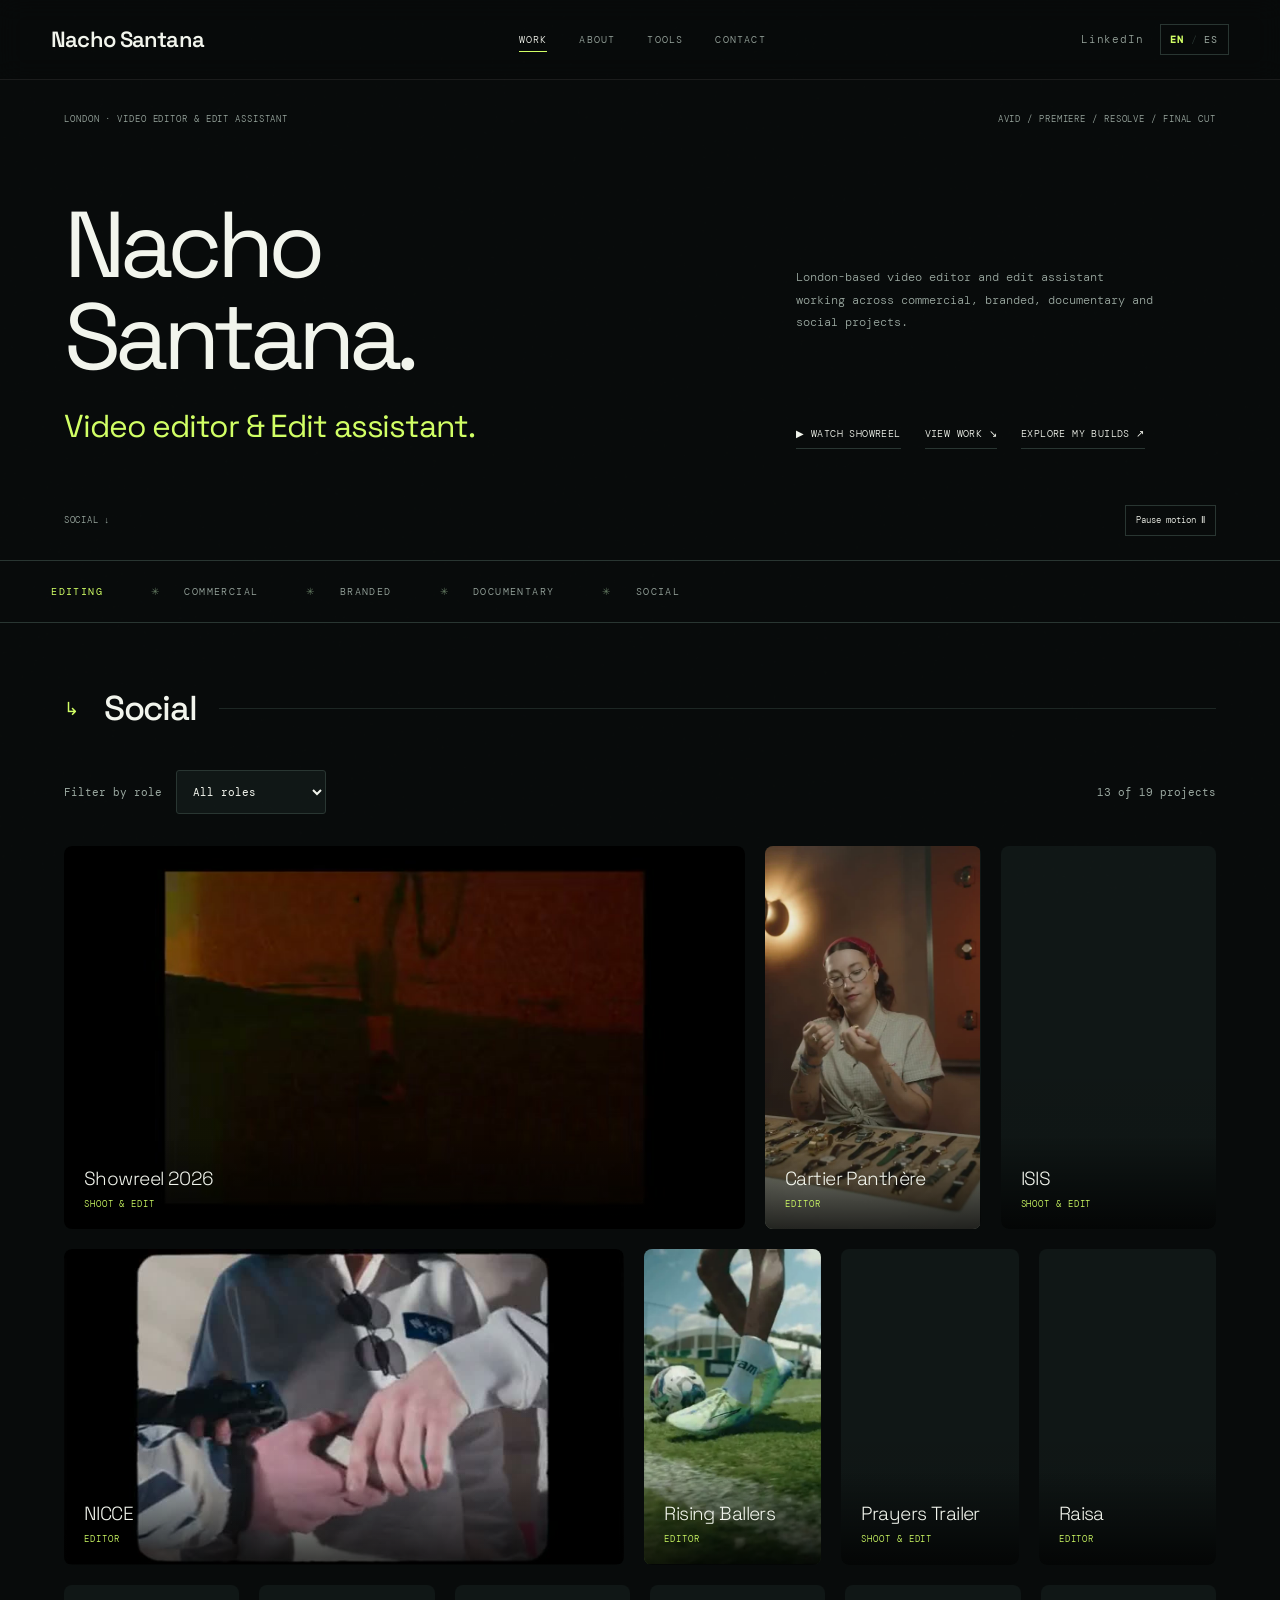
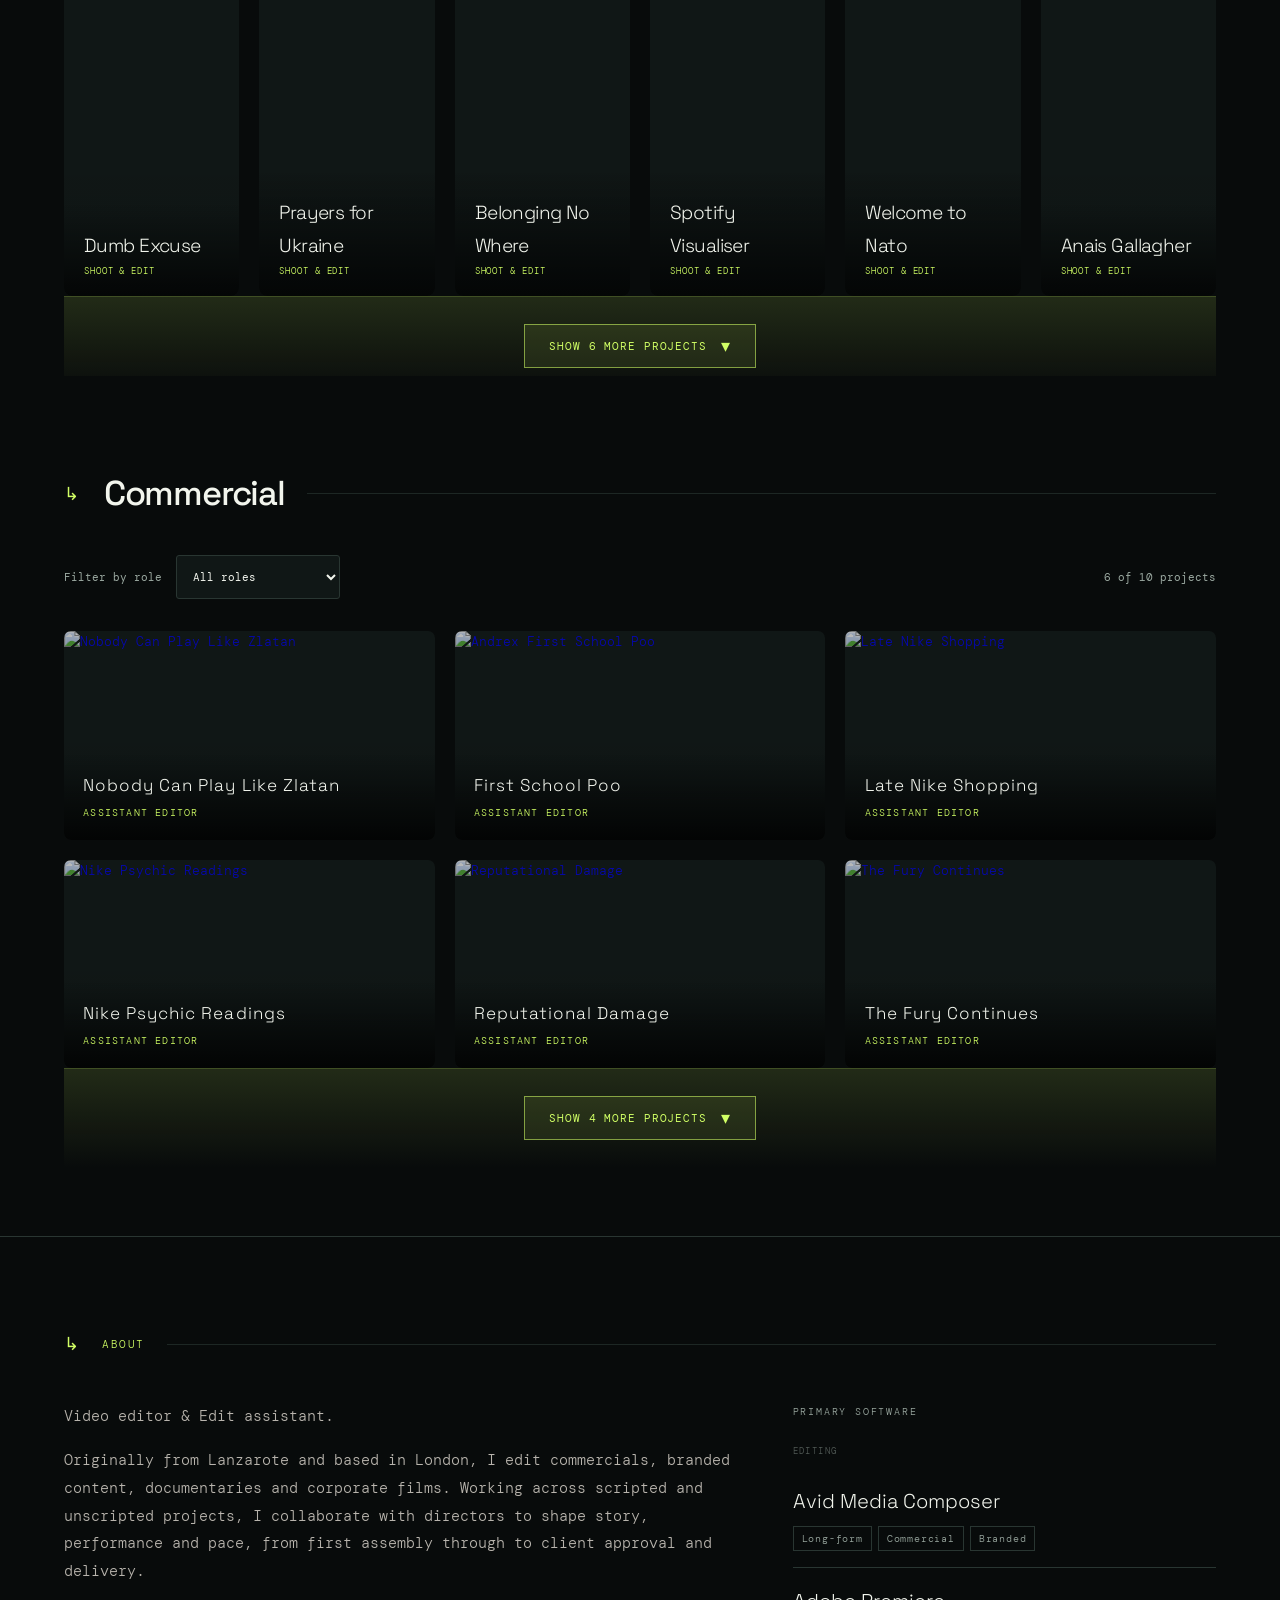
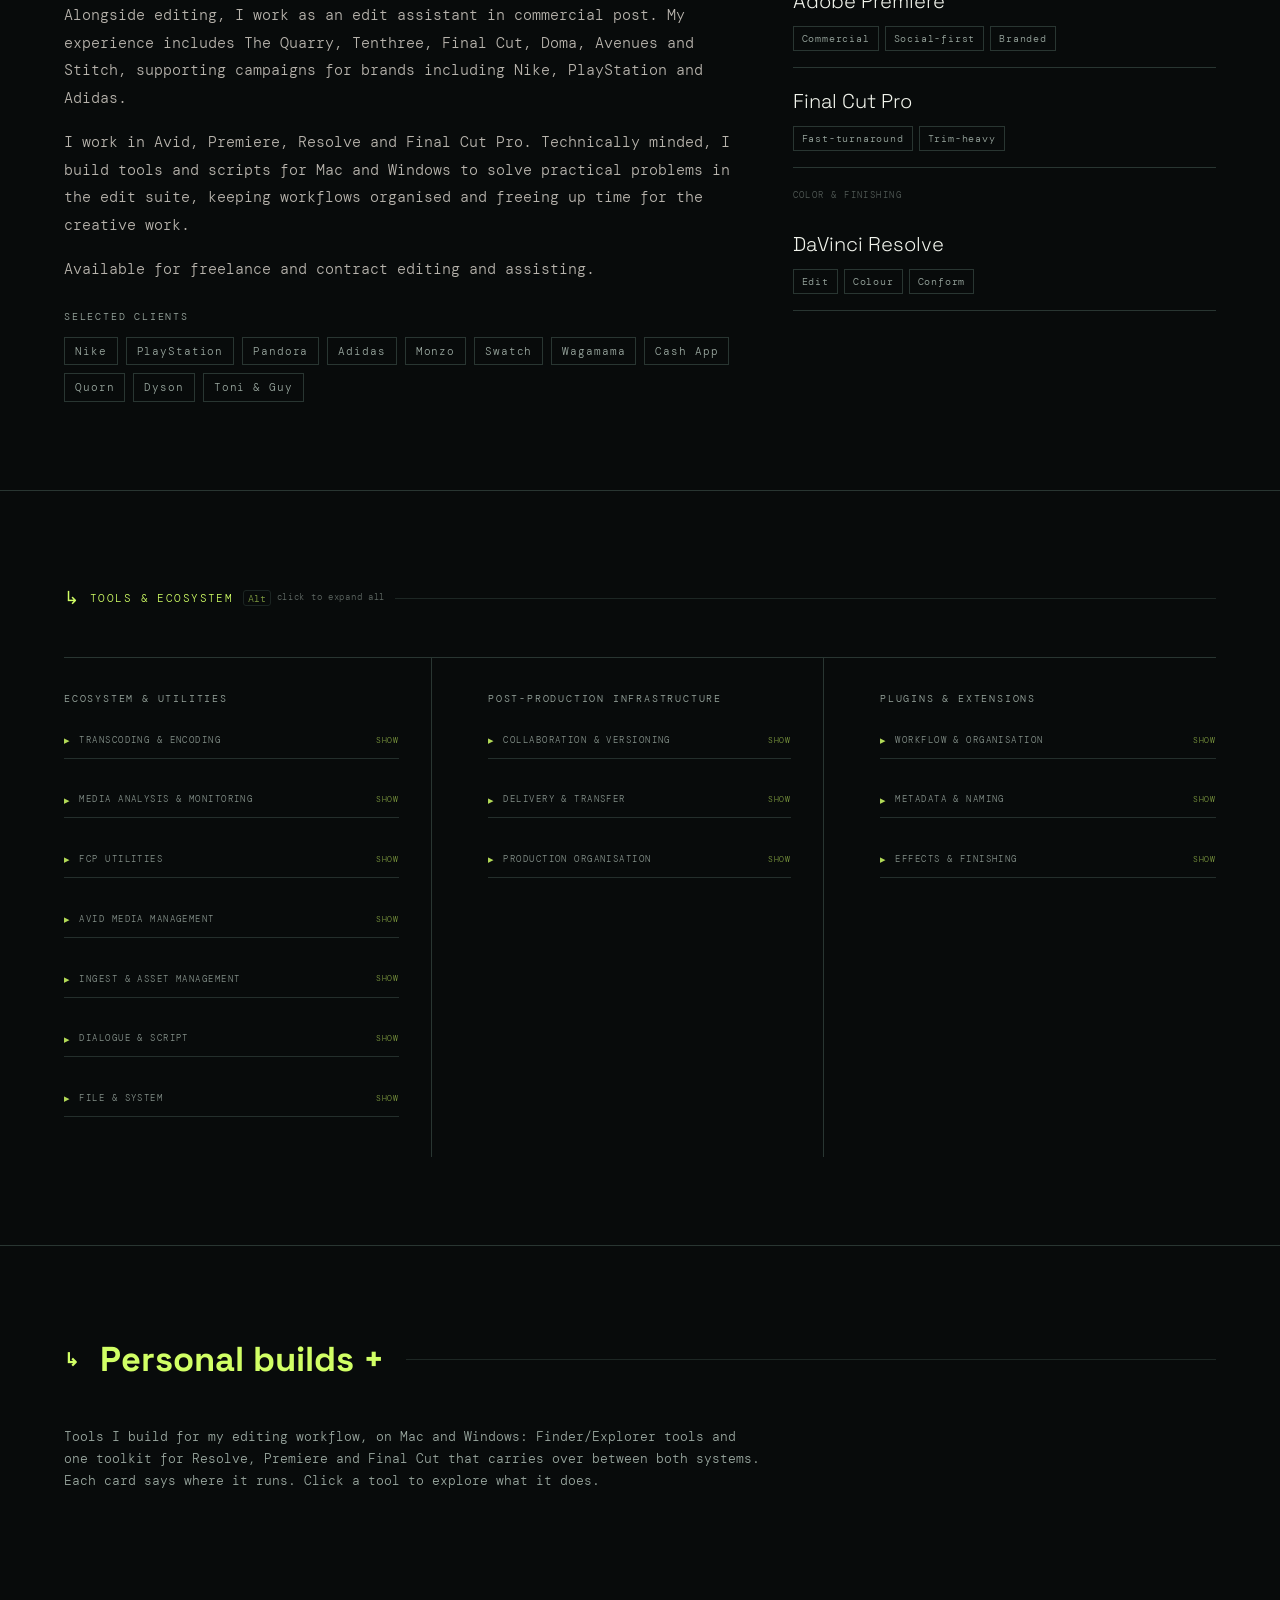
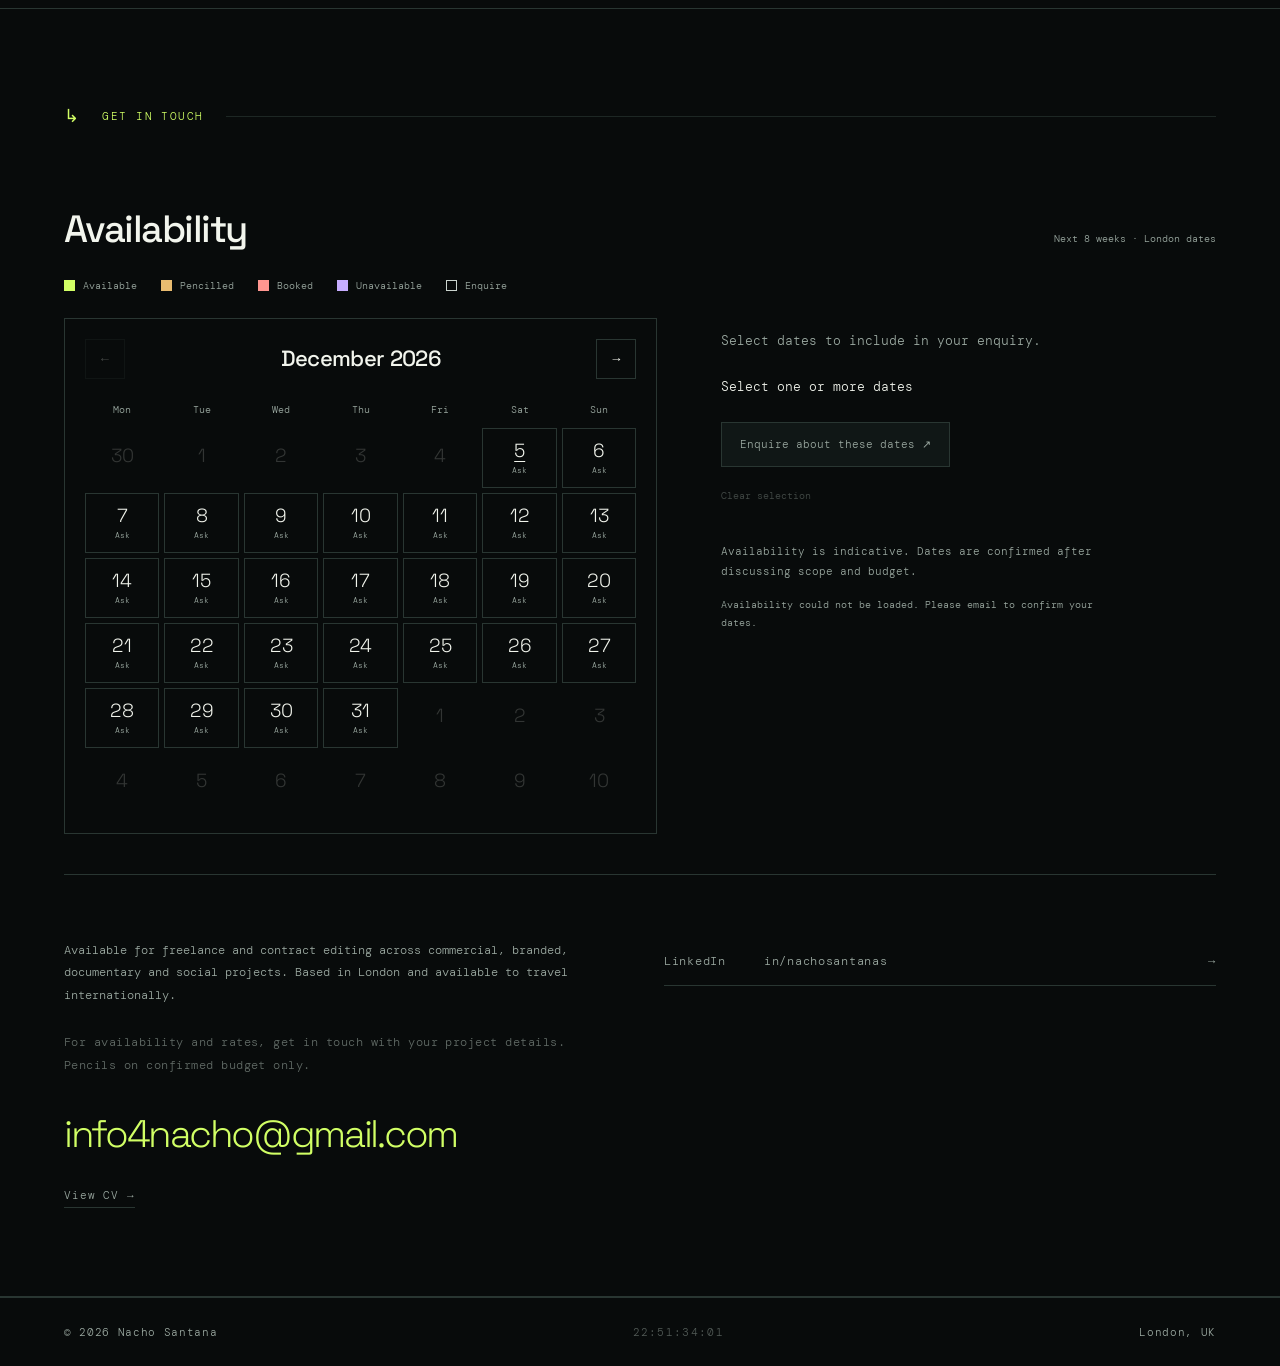
==== index.html @ bfb47335 "Personal builds: Finder/Explorer tools heading and wording Co-Authored-By: Claude Opus 5.5 <noreply@" ====
<!DOCTYPE html>
<html lang="en">
<head>
  <meta charset="UTF-8">
  <meta name="viewport" content="width=device-width, initial-scale=1.0, viewport-fit=cover">
  <title>Nacho Santana - Video editor &amp; Edit assistant</title>
  <meta name="description" content="Video editor and edit assistant based in London, cutting social, branded, documentary and commercial work in Avid, Premiere, Resolve and Final Cut.">

  <link rel="icon" type="image/svg+xml" href="/assets/favicon.svg?v=2">
  <link rel="icon" type="image/png" sizes="32x32" href="/assets/favicon-32.png?v=2">
  <link rel="shortcut icon" href="/favicon.ico?v=2">
  <link rel="apple-touch-icon" sizes="180x180" href="/assets/apple-touch-icon.png?v=2">
  <meta name="theme-color" content="#080b0b">

  <meta property="og:type" content="website">
  <meta property="og:url" content="https://cutbynacho.com">
  <meta property="og:title" content="Nacho Santana - Video editor &amp; Edit assistant">
  <meta property="og:description" content="Video editor and edit assistant based in London, cutting social, branded, documentary and commercial work in Avid, Premiere, Resolve and Final Cut.">

  <link rel="preconnect" href="https://img.youtube.com">
  <link rel="preconnect" href="https://vimeo.com">
  <link rel="preconnect" href="https://i.vimeocdn.com">
  <link rel="preconnect" href="https://fonts.gstatic.com" crossorigin>
  <link href="https://fonts.googleapis.com/css2?family=DM+Serif+Display:ital@0;1&family=DM+Mono:wght@300;400&display=swap" rel="stylesheet">

  <style>
    *{margin:0;padding:0;box-sizing:border-box}
    html,body{overflow-x:clip;max-width:100%}
    img{max-width:100%}
    :root{
      --bg:#0a0a09;--surface:#111110;--border:#2a2a27;
      --text:#f0ede6;--muted:#8a867f;--accent:#c8b89a;
      --font-serif:'DM Serif Display',serif;--font-mono:'DM Mono',monospace;
      --ease-out-expo:cubic-bezier(0.16,1,0.3,1);
    }
    html{scroll-behavior:smooth}
    ::selection{background:var(--accent);color:var(--bg)}

    /* REDUCED MOTION */
    @media(prefers-reduced-motion:reduce){
      *,*::before,*::after{animation-duration:0.01ms!important;animation-iteration-count:1!important;transition-duration:0.01ms!important;scroll-behavior:auto!important}
    }

    /* GRAIN OVERLAY */
    body::before{
      content:'';
      position:fixed;inset:0;
      background-image:url("data:image/svg+xml,%3Csvg viewBox='0 0 256 256' xmlns='http://www.w3.org/2000/svg'%3E%3Cfilter id='noise'%3E%3CfeTurbulence type='fractalNoise' baseFrequency='0.9' numOctaves='4' stitchTiles='stitch'/%3E%3C/filter%3E%3Crect width='100%25' height='100%25' filter='url(%23noise)' opacity='0.05'/%3E%3C/svg%3E");
      pointer-events:none;z-index:9999;opacity:0.35;mix-blend-mode:overlay;
    }
    @media(max-width:768px){
      body::before{mix-blend-mode:normal;opacity:0.08}
    }

    @media(hover:none),(pointer:coarse){
      .work-overlay{opacity:1!important}
      .featured-info{opacity:1!important;transform:translateY(0)!important}
    }

    body{background:var(--bg);color:var(--text);font-family:var(--font-mono);font-size:13px;font-weight:300;line-height:1.7}

    /* NAV */
    nav{display:flex;justify-content:space-between;align-items:center;padding:1.5rem 2.5rem;border-bottom:0.5px solid var(--border);position:sticky;top:0;background:rgba(10,10,9,0.92);backdrop-filter:blur(12px);-webkit-backdrop-filter:blur(12px);z-index:100;transition:padding 0.4s var(--ease-out-expo),background 0.4s}
    nav.scrolled{padding:1rem 2.5rem;background:rgba(10,10,9,0.97)}
    h1{font-size:inherit;font-weight:inherit;display:inline}
    .logo{font-family:var(--font-serif);font-size:17px;color:var(--text);text-decoration:none;transition:opacity 0.2s}
    .logo:hover{opacity:0.7}
    .nav-links{display:flex;gap:2rem;align-items:center}
    .nav-hamburger{display:none}
    .nav-links a{color:var(--muted);text-decoration:none;font-size:11px;letter-spacing:0.12em;text-transform:uppercase;transition:color 0.3s;position:relative}
    .nav-links a::after{content:'';position:absolute;bottom:-4px;left:0;width:0;height:0.5px;background:var(--accent);transition:width 0.3s var(--ease-out-expo)}
    .nav-links a:hover::after,.nav-links a.active::after{width:100%}

    /* NAV DROPDOWN */
    .nav-dropdown-wrap{position:relative;display:flex;align-items:center}
    #nav-work{display:inline-flex;align-items:center;white-space:nowrap}
    .nav-work-row{display:flex;align-items:center;gap:2px}
    .nav-work-arrow{display:none}
    .nav-dropdown-bridge{position:absolute;top:100%;left:50%;transform:translateX(-50%);width:150px;height:16px;z-index:49}
    .nav-dropdown{
      position:absolute;top:calc(100% + 14px);left:50%;transform:translateX(-50%) translateY(-6px);
      background:var(--surface);border:0.5px solid var(--border);
      display:flex;flex-direction:column;min-width:150px;
      opacity:0;pointer-events:none;transition:opacity 0.25s var(--ease-out-expo),transform 0.25s var(--ease-out-expo);
      z-index:50;
    }
    .nav-dropdown-wrap:hover .nav-dropdown,
    .nav-dropdown-wrap.open .nav-dropdown{
      opacity:1;pointer-events:auto;transform:translateX(-50%) translateY(0);
    }
    .nav-dropdown a{padding:0.7rem 1rem;font-size:10px;border-bottom:0.5px solid var(--border);white-space:nowrap}
    .nav-dropdown a:last-child{border-bottom:none}
    .nav-dropdown a::after{bottom:8px;left:1rem;width:0}
    .nav-dropdown a:hover::after,.nav-dropdown a.active::after{width:calc(100% - 2rem)}
    .nav-dropdown a:hover{color:var(--text);background:rgba(255,255,255,0.03)}

    @media(hover:none),(pointer:coarse){
      .nav-dropdown-wrap:hover .nav-dropdown{opacity:0;pointer-events:none;transform:translateX(-50%) translateY(-6px)}
      .nav-dropdown-wrap.open .nav-dropdown{opacity:1;pointer-events:auto;transform:translateX(-50%) translateY(0)}
    }

    /* WORK FLASH */
    .work-flash{position:fixed;inset:0;background:rgba(255,255,255,0.06);pointer-events:none;opacity:0;z-index:9998;transition:opacity 0.3s ease}
    .work-flash.active{opacity:1}

    /* SCROLL REVEAL */
    .reveal{opacity:1;transform:none;transition:opacity 0.7s var(--ease-out-expo),transform 0.7s var(--ease-out-expo)}
    .reveal.visible{opacity:1;transform:translateY(0)}
    .reveal-stagger>*{opacity:1;transform:none;transition:opacity 0.6s var(--ease-out-expo),transform 0.6s var(--ease-out-expo)}
    .reveal-stagger.visible>*{opacity:1;transform:translateY(0)}
    .reveal-stagger.visible>*:nth-child(1){transition-delay:0s}
    .reveal-stagger.visible>*:nth-child(2){transition-delay:0.06s}
    .reveal-stagger.visible>*:nth-child(3){transition-delay:0.12s}
    .reveal-stagger.visible>*:nth-child(4){transition-delay:0.18s}
    .reveal-stagger.visible>*:nth-child(5){transition-delay:0.24s}
    .reveal-stagger.visible>*:nth-child(6){transition-delay:0.3s}
    .fade-in{opacity:1;transform:none;transition:opacity 0.5s ease,transform 0.5s ease}
    .fade-in.visible{opacity:1;transform:translateY(0)}

    .shortcut-row{display:flex;justify-content:space-between;padding:0.4rem 0;border-bottom:0.5px solid var(--border);font-size:11px}
    .shortcut-row:last-child{border-bottom:none}
    .shortcut-action{color:var(--muted);letter-spacing:0.04em}
    .shortcut-key{font-family:var(--font-mono);color:var(--accent);letter-spacing:0.1em;font-size:10px}
    .nav-links a:hover,.nav-links a.active{color:var(--text)}
    .nav-right{display:flex;align-items:center;gap:1.5rem}
    .nav-socials{display:flex;gap:1.2rem}
    .nav-socials a{color:var(--muted);text-decoration:none;font-size:11px;letter-spacing:0.08em;transition:color 0.2s}
    .nav-socials a:hover{color:var(--accent)}
    .timecode-nav{font-family:var(--font-mono);font-size:11px;color:var(--muted);letter-spacing:0.12em;opacity:0.5}

    @keyframes fadeUp{from{opacity:0;transform:translateY(20px)}to{opacity:1;transform:translateY(0)}}

    /* SECTIONS */
    .section{padding:3.5rem 2.5rem;border-bottom:0.5px solid var(--border);scroll-margin-top:0;overflow:hidden;transition:background 0.4s}
    #work{border-bottom:none;padding-bottom:0}
    .section.flash{animation:sectionFlash 1s ease forwards}
    @keyframes sectionFlash{0%{background:var(--bg)}30%{background:#1a1a18}100%{background:var(--bg)}}
    .section-label{font-size:10px;letter-spacing:0.2em;text-transform:uppercase;color:var(--muted);margin-bottom:2.5rem}
    .expand-all-hint{display:inline-flex;align-items:center;gap:0.35rem;font-size:9px;letter-spacing:0.08em;text-transform:none;color:var(--muted);opacity:0.6;font-family:var(--font-mono)}
    .expand-all-hint .key-symbol{display:inline-flex;align-items:center;justify-content:center;min-width:16px;height:16px;padding:0 4px;border:0.5px solid var(--border);border-radius:3px;color:var(--accent);font-size:10px;letter-spacing:0}
    .expand-all-hint .win-key{display:none}
    body.is-windows .expand-all-hint .mac-key{display:none}
    body.is-windows .expand-all-hint .win-key{display:inline-flex}
    @media(max-width:768px){.expand-all-hint{display:none}}
    .tool-cat-label{cursor:pointer}
    @keyframes labelPop{0%{color:var(--muted)}30%{color:var(--accent)}100%{color:var(--muted)}}
    .section-label.highlight{animation:labelPop 1.8s ease forwards}
    .tool-subcat.highlight{animation:labelPop 1.8s ease forwards;opacity:1!important}
    .tool-subcat.collapsible{cursor:pointer;display:flex;align-items:center;gap:0.5rem;opacity:0.85;padding-bottom:0.5rem;border-bottom:0.5px solid var(--border);transition:opacity 0.3s ease,color 0.3s ease}
    .tool-subcat.collapsible:hover{opacity:1;color:var(--text)}
    .tool-subcat.collapsible::before{content:"▸";display:inline-block;font-size:11px;color:var(--accent);transition:transform 0.5s var(--ease-out-expo)}
    .tool-subcat.collapsible.open::before{transform:rotate(90deg)}
    .tool-subcat.collapsible::after{content:"Show";font-size:8px;letter-spacing:0.1em;color:var(--accent);opacity:0.7;margin-left:auto}
    .tool-subcat.collapsible.open::after{content:"Hide"}
    .personal-builds-content{max-height:0;overflow:hidden;opacity:0;transition:max-height 0.6s var(--ease-out-expo),opacity 0.5s ease}
    .personal-builds-content.open{max-height:600px;opacity:1}
    .subcat-content{max-height:0;overflow:hidden;opacity:0;transition:max-height 0.6s var(--ease-out-expo),opacity 0.5s ease}
    .subcat-content.open{max-height:1200px;opacity:1}
    .personal-builds-block{border-radius:4px;margin:0 -0.75rem;padding:0 0.75rem}
    .personal-builds-block.flash{animation:personalBuildsFlash 3s ease forwards}
    @keyframes personalBuildsFlash{
      0%{background:rgba(209,255,101,0.08)}
      60%{background:rgba(209,255,101,0.08)}
      100%{background:rgba(200,184,154,0)}
    }

    /* WORK SECTION */
    #work{padding-top:3.5rem}

    /* SHOWREEL */
    .showreel{position:relative;aspect-ratio:16/9;background:#000;overflow:hidden;cursor:pointer;margin-bottom:0}
    .showreel-poster{width:100%;height:100%;object-fit:cover;display:block;opacity:0.6;transition:opacity 0.8s var(--ease-out-expo),transform 0.8s var(--ease-out-expo)}
    .showreel:hover .showreel-poster{opacity:0.35;transform:scale(1.02)}
    .showreel-overlay{position:absolute;inset:0;display:flex;flex-direction:row;align-items:center;justify-content:center;gap:1rem;z-index:2}
    .showreel-play{width:48px;height:48px;border:1px solid rgba(255,255,255,0.4);border-radius:50%;display:flex;align-items:center;justify-content:center;transition:border-color 0.4s,transform 0.4s var(--ease-out-expo);backdrop-filter:blur(2px);flex-shrink:0}
    .showreel-play svg{width:16px;height:16px;margin-left:2px}
    .showreel:hover .showreel-play{border-color:rgba(255,255,255,0.7);transform:scale(1.08)}
    .showreel-label{font-size:10px;letter-spacing:0.2em;text-transform:uppercase;color:var(--muted);transition:color 0.3s}
    .showreel:hover .showreel-label{color:var(--accent)}
    .showreel-video{position:absolute;inset:0;z-index:3}
    .showreel-video iframe{width:100%;height:100%;border:none}
    .showreel-close{position:absolute;top:1rem;right:1rem;z-index:4;width:44px;height:44px;border:1px solid rgba(255,255,255,0.3);border-radius:50%;background:rgba(0,0,0,0.6);backdrop-filter:blur(4px);color:var(--text);font-size:16px;display:flex;align-items:center;justify-content:center;cursor:pointer;transition:border-color 0.2s,background 0.2s;font-family:var(--font-mono)}
    .showreel-close:hover{border-color:var(--accent);background:rgba(0,0,0,0.8)}

    /* GRID ITEM PLAY BUTTON */
    .grid-play{
      position:absolute;top:50%;left:50%;transform:translate(-50%,-50%);
      width:40px;height:40px;z-index:2;
      opacity:0;transition:opacity 0.5s 0.08s,transform 0.4s cubic-bezier(0.2,0.8,0.2,1);
      pointer-events:none;
    }
    .featured-item:hover .grid-play{opacity:0.85;transform:translate(-50%,-50%) scale(1.05)}
    .featured-item.touch-active .grid-play{opacity:0.85}

    /* WORK GRID - 3 cols for real projects */
    .work-grid{display:grid;grid-template-columns:1fr 1fr 1fr;gap:2px;background:var(--bg);border-radius:0 0 4px 4px;overflow:hidden}

    /* FEATURED ITEM */
    .featured-item{
      position:relative;overflow:hidden;display:block;text-decoration:none;background:var(--surface);aspect-ratio:16/9;cursor:pointer;
    }
    .featured-item img{
      width:100%;height:100%;object-fit:cover;display:block;opacity:0.7;
      transition:opacity 0.6s var(--ease-out-expo),transform 0.8s var(--ease-out-expo);
    }
    .featured-thumb-placeholder{
      width:100%;height:100%;display:flex;align-items:center;justify-content:center;
      background:var(--surface);
    }
    .featured-thumb-placeholder svg{opacity:0.08;width:40px;height:40px}
    .featured-overlay{
      position:absolute;inset:0;
      background:linear-gradient(to top,rgba(0,0,0,0.85) 0%,rgba(0,0,0,0.15) 45%,transparent 100%);
      opacity:0;transition:opacity 0.5s var(--ease-out-expo);
    }
    .featured-item:hover .featured-overlay{opacity:1}
    .featured-item:hover img{opacity:0.45;transform:scale(1.05)}
    .featured-info{position:absolute;bottom:0;left:0;right:0;padding:1.2rem;opacity:0;transform:translateY(10px);transition:opacity 0.5s var(--ease-out-expo),transform 0.5s var(--ease-out-expo)}
    .featured-item:hover .featured-info{opacity:1;transform:translateY(0)}
    .featured-title{font-size:12px;color:var(--text);letter-spacing:0.06em;display:block;margin-bottom:4px}
    .featured-role{font-size:10px;color:var(--accent);letter-spacing:0.12em;text-transform:uppercase;display:block}
    .ext-arrow{position:absolute;top:0.75rem;right:0.75rem;font-size:12px;color:var(--accent);opacity:0;transition:opacity 0.4s,transform 0.4s var(--ease-out-expo);transform:translate(-3px,3px)}
    .featured-item:hover .ext-arrow{opacity:1;transform:translate(0,0)}
    .masonry-item:hover .ext-arrow{opacity:1;transform:translate(0,0)}
    .featured-item.locked{cursor:default}
    .featured-item.locked .grid-play{opacity:0.5}
    .featured-item.locked:hover .grid-play{opacity:0.65;transform:translate(-50%,-50%)}

    /* ABOUT */
    .about-grid{display:grid;grid-template-columns:minmax(0,1.6fr) minmax(0,1fr);gap:3rem;align-items:start}
    .about-text p{color:#b8b4ad;font-size:13px;line-height:1.9;margin-bottom:1rem}
    .clients-label{font-size:10px;letter-spacing:0.18em;text-transform:uppercase;color:var(--muted);margin-top:1.5rem}
    .client-list{display:flex;flex-wrap:wrap;gap:0.5rem;margin-top:0.75rem}
    .client{font-size:11px;letter-spacing:0.08em;padding:4px 10px;border:0.5px solid var(--border);color:var(--muted)}
    .software-heading{font-size:10px;letter-spacing:0.18em;text-transform:uppercase;color:var(--muted);margin-bottom:1.5rem}
    .software-category{font-size:9px;letter-spacing:0.16em;text-transform:uppercase;color:var(--muted);opacity:0.5;margin-top:1.25rem;margin-bottom:0.5rem;display:block}
    .software-category:first-of-type{margin-top:0}
    .masonry-gallery{column-count:3;column-gap:0.75rem;margin-top:1rem}
    .masonry-item{width:100%;margin-bottom:0.75rem;break-inside:avoid;display:block;border-radius:2px;overflow:hidden;position:relative}
    .masonry-overlay{position:absolute;inset:0;background:linear-gradient(to top,rgba(0,0,0,0.75),rgba(0,0,0,0) 55%);opacity:0;transition:opacity 0.4s ease;pointer-events:none}
    .masonry-item:hover .masonry-overlay{opacity:1}
    .masonry-caption{position:absolute;bottom:0;left:0;right:0;padding:0.6rem 0.7rem;opacity:0;transform:translateY(6px);transition:opacity 0.4s ease,transform 0.4s ease;pointer-events:none}
    .masonry-item:hover .masonry-caption{opacity:1;transform:translateY(0)}
    .masonry-caption .mc-title{display:block;font-size:11px;color:var(--text);letter-spacing:0.02em}
    .masonry-caption .mc-role{display:block;font-size:9px;color:var(--muted);letter-spacing:0.1em;text-transform:uppercase;margin-top:2px}
    .masonry-item img,.masonry-item video{width:100%;display:block;transition:opacity 0.5s var(--ease-out-expo),transform 0.5s var(--ease-out-expo)}
    .masonry-item:hover img,.masonry-item:hover video{opacity:0.45;transform:scale(1.05)}
    .masonry-placeholder{width:100%;height:100%;background:var(--surface);display:flex;align-items:center;justify-content:center;font-size:9px;letter-spacing:0.14em;text-transform:uppercase;color:var(--muted);opacity:0.4}
    @media (max-width:700px){.masonry-gallery{column-count:2}}
    @media (max-width:480px){.masonry-gallery{column-count:1}}
    .masonry-gallery-wrap{position:relative;overflow:hidden;max-height:95vh;transition:max-height 0.9s var(--ease-out-expo)}
    .masonry-gallery-wrap:not(.expanded){-webkit-mask-image:linear-gradient(to bottom, #000 65%, transparent 100%);mask-image:linear-gradient(to bottom, #000 65%, transparent 100%)}
    @keyframes fadeInWork{from{opacity:0;transform:translateY(12px)}to{opacity:1;transform:translateY(0)}}
    .show-more-wrap{display:flex;justify-content:center;margin-top:2rem}
    .show-more-btn{background:none;border:0.5px solid var(--border);color:var(--muted);font-family:var(--font-mono);font-size:10px;letter-spacing:0.12em;text-transform:uppercase;padding:0.6rem 1.5rem;cursor:pointer;display:inline-flex;align-items:center;gap:0.5rem;transition:color 0.3s ease,border-color 0.3s ease}
    .show-more-btn:hover{color:var(--text);border-color:var(--accent)}
    .show-more-arrow{font-size:9px;color:var(--accent);transition:transform 0.4s var(--ease-out-expo)}
    .show-more-btn.open .show-more-arrow{transform:rotate(180deg)}
    .software-item{
      padding:1rem 0;border-bottom:0.5px solid var(--border);
      cursor:pointer;
    }
    .software-item:first-of-type{border-top:0.5px solid var(--border)}
    .software-item:hover .sw-name{color:var(--accent)}
    .sw-name{font-family:var(--font-serif);font-size:20px;color:var(--text);display:block;margin-bottom:0.25rem;transition:color 0.25s ease}
    .sw-tags{display:flex;flex-wrap:wrap;gap:6px;margin-top:0.5rem}
    .sw-tag{font-size:10px;letter-spacing:0.08em;padding:3px 8px;border:0.5px solid var(--border);color:var(--muted)}

    /* TOOLS */
    .tools-categories{display:grid;grid-template-columns:1fr 1fr 1fr;gap:0;border-top:0.5px solid var(--border)}
    .tool-cat{padding:2rem 2rem 2rem 0;border-right:0.5px solid var(--border)}
    .tool-cat:nth-child(2){padding-left:2rem}
    .tool-cat:last-child{border-right:none;padding-right:0;padding-left:2rem}
    .tool-cat-label{font-size:10px;letter-spacing:0.18em;text-transform:uppercase;color:var(--muted);margin-bottom:1.5rem;display:block}
    .tool-subcat{font-size:9px;letter-spacing:0.16em;text-transform:uppercase;color:var(--muted);opacity:0.5;margin-top:1.5rem;margin-bottom:0.5rem;display:block}
    @media(max-width:768px){.tool-subcat{margin-top:0.75rem;margin-bottom:0.25rem}}
    .tool-subcat:first-of-type{margin-top:0}
    /* TOOL DESCRIPTIONS - click name to reveal */
    .tool-name{font-size:12px;color:#b8b4ad;padding:0.45rem 0;border-bottom:0.5px solid var(--border);display:flex;flex-direction:column;letter-spacing:0.04em;cursor:pointer;gap:0}
    .tool-name:last-child{border-bottom:none}
    .tool-name-row{display:flex;justify-content:space-between;align-items:center;width:100%;transition:color 0.25s ease}
    .tool-name:hover .tool-name-row{color:var(--accent)}
    .tool-name.open .tool-name-row{color:var(--accent)}
    .tool-name-left{display:flex;align-items:center;gap:0.5rem;flex:1;min-width:0}
    .tool-desc{font-size:10px;color:var(--muted);line-height:1.6;letter-spacing:0.02em;max-height:0;overflow:hidden;transition:max-height 0.35s ease,opacity 0.3s ease,padding 0.3s ease;opacity:0;padding-top:0;font-style:italic;text-transform:none;font-weight:300}
    .tool-name.open .tool-desc{max-height:300px;opacity:1;padding-top:0.35rem}
    .tool-nle{font-size:9px;letter-spacing:0.16em;text-transform:uppercase;color:var(--muted);opacity:0.5;flex-shrink:0;margin-left:0.5rem}
    /* TOOL PLUS indicator */
    .tool-name-plus{
      font-size:13px;color:var(--muted);
      opacity:0.35;flex-shrink:0;margin-left:0.75rem;line-height:1;
      transition:color 0.2s,transform 0.25s ease,opacity 0.2s;
    }
    .tool-name:hover .tool-name-plus{color:var(--accent);opacity:1}
    .tool-name.open .tool-name-plus{color:var(--accent);opacity:1;transform:rotate(45deg)}

    /* LINKEDIN CELL */
    .linkedin-cell{display:flex;align-items:center;justify-content:center;background:var(--surface);text-decoration:none}
    .linkedin-cell:hover{background:#161615}
    .linkedin-cell-inner{padding:1.5rem;display:flex;flex-direction:column;gap:0.5rem}
    .linkedin-cell-text{font-size:11px;color:var(--muted);letter-spacing:0.06em;line-height:1.7}
    .linkedin-cell-link{font-size:11px;color:var(--accent);letter-spacing:0.1em;text-decoration:underline;text-underline-offset:3px;transition:opacity 0.2s}
    .linkedin-cell:hover .linkedin-cell-link{opacity:0.7}

    /* CONTACT */
    .contact-grid{display:grid;grid-template-columns:1fr 1fr;gap:3rem}
    .contact-block p{color:var(--muted);font-size:12px;line-height:1.9;margin-bottom:1.5rem}
    .contact-link{font-family:var(--font-serif);font-size:22px;color:var(--accent);text-decoration:none;display:inline-block;margin-bottom:0.5rem;transition:opacity 0.2s}
    .contact-link:hover{opacity:0.7}
    .social-item{display:flex;align-items:center;text-decoration:none;color:var(--muted);font-size:12px;letter-spacing:0.06em;padding:0.8rem 0;border-bottom:0.5px solid var(--border);transition:color 0.2s}
    .social-item:hover{color:var(--text)}
    .social-name{width:100px;flex-shrink:0}
    .social-sub{color:var(--muted);font-size:12px;flex:1}
    .social-arrow{margin-left:auto;transition:transform 0.2s}
    .social-item:hover .social-arrow{transform:translateX(4px)}

    /* FOOTER */
    footer{display:flex;justify-content:space-between;align-items:center;padding:1.5rem 2.5rem;border-top:0.5px solid var(--border)}
    .footer-copy{font-size:11px;color:var(--muted);letter-spacing:0.06em}
    .timecode{font-family:var(--font-mono);font-size:11px;color:var(--muted);letter-spacing:0.12em;opacity:0.5}

    /* EDIT STATUS */
    #editStatus{font-family:var(--font-mono);font-size:10px;color:var(--accent);letter-spacing:0.14em;text-transform:uppercase;opacity:0.75;text-align:right;flex-shrink:0;padding-left:2rem}

    /* MOBILE SCROLL NUDGE */
    .mobile-scroll-nudge{
      display:none;margin-top:1.5rem;
      font-size:10px;letter-spacing:0.18em;text-transform:uppercase;
      color:var(--muted);align-items:center;gap:0.5rem;cursor:pointer;
      transition:color 0.2s;
    }
    .mobile-scroll-nudge:hover{color:var(--accent)}

    /* JKL */
    #jklMsg{position:fixed;bottom:2rem;left:50%;transform:translateX(-50%);background:var(--surface);border:0.5px solid var(--accent);padding:0.6rem 1.2rem;font-family:var(--font-mono);font-size:11px;letter-spacing:0.14em;color:var(--accent);z-index:99999;opacity:0;transition:opacity 0.4s;pointer-events:none;text-transform:uppercase}

    /* MOBILE */
    @media(max-width:768px){
      nav{flex-direction:row;justify-content:space-between;align-items:center;flex-wrap:wrap;gap:0;padding:calc(env(safe-area-inset-top) + 1rem) 1.5rem 1rem;text-align:left;background:#0a0a09;position:fixed;top:0;left:0;right:0;z-index:9999;-webkit-transform:translateZ(0);transform:translateZ(0);backface-visibility:hidden;-webkit-backface-visibility:hidden;max-height:calc(env(safe-area-inset-top) + 4.5rem);overflow:hidden;transition:max-height 0.35s var(--ease-out-expo)}
      nav.menu-open{max-height:80vh;overflow-y:auto}
      nav.scrolled{padding:calc(env(safe-area-inset-top) + 0.75rem) 1.5rem 0.75rem}
      nav::before{content:"";position:absolute;top:calc(-1 * env(safe-area-inset-top));left:0;right:0;height:env(safe-area-inset-top);background:#0a0a09}
      body{-webkit-overflow-scrolling:touch}
      .tool-subcat{margin-top:0.5rem!important;margin-bottom:0.2rem!important}

      .nav-hamburger{display:flex;flex-direction:column;justify-content:center;gap:5px;width:28px;height:28px;background:none;border:none;cursor:pointer;padding:0}
      .nav-work-arrow{display:none}
      .nav-hamburger span{display:block;width:100%;height:1px;background:var(--text);transition:transform 0.3s var(--ease-out-expo),opacity 0.2s}
      nav.menu-open .nav-hamburger span:nth-child(1){transform:translateY(6px) rotate(45deg)}
      nav.menu-open .nav-hamburger span:nth-child(2){opacity:0}
      nav.menu-open .nav-hamburger span:nth-child(3){transform:translateY(-6px) rotate(-45deg)}

      .nav-links{width:100%;flex-direction:column;align-items:center;gap:1.5rem;justify-content:center;order:3;margin-top:2rem;padding-bottom:1rem}
      .nav-links a::after{display:none}
      .nav-dropdown-wrap{flex-direction:column;width:100%}
      .nav-dropdown-bridge{display:none}
      .nav-dropdown{display:none!important}

      .nav-right{width:100%;flex-direction:column;gap:1rem;align-items:center;order:4;padding-bottom:1.5rem}
      .mobile-scroll-nudge{margin-top:0.75rem}
      .scroll-hint{display:none}
      .mobile-scroll-nudge{display:flex}
      .section{padding:2.5rem 1.5rem;scroll-margin-top:150px}
      .about-grid{grid-template-columns:1fr;gap:2rem}
      .work-grid{grid-template-columns:1fr}
      .reveal-stagger.visible>*{transition-delay:0s!important}
      .tools-categories{grid-template-columns:1fr}
      .tool-cat{border-right:none;border-bottom:0.5px solid var(--border);padding:1.5rem 0;margin:0}
      .tool-cat:nth-child(2){padding-left:0}
      .tool-cat:last-child{border-bottom:none;padding-left:0;padding-right:0;padding-bottom:0}
      .tool-cat:last-child .tool-name:last-child{border-bottom:none}
      .contact-grid{grid-template-columns:1fr}
      footer{flex-direction:column;gap:0.5rem;text-align:center;padding:1.5rem}
      .nav-socials{display:flex}
      #editStatus{display:none}
      #timecodeFooter{display:none}
      .showreel-play{width:56px;height:56px}
      .showreel-play svg{width:16px;height:16px}
      .showreel-poster{opacity:0.75}
      .showreel-label{color:var(--text)}
      .ext-arrow{opacity:0.6!important}
      .featured-overlay{opacity:1!important}
      .featured-info{opacity:1!important;transform:translateY(0)!important}
      .grid-play{display:none}
    }
  
/* Future cut — visual redesign */

:root{--bg:#080b0b;--surface:#101716;--border:#293632;--text:#f2f5ed;--muted:#9ba9a1;--accent:#d1ff65;--font-serif:'Space Grotesk',sans-serif}
body{background:var(--bg);font-size:13px}body::before{opacity:.12}
a:focus-visible,button:focus-visible{outline:2px solid var(--accent);outline-offset:6px}
nav{padding:1.3rem 4vw;background:#080b0bcf;border-color:#ffffff14}nav.scrolled{padding:1rem 4vw}.logo{font-weight:600;letter-spacing:-.04em;font-size:22px}.nav-links a{font-size:10px}.nav-right{gap:1rem}
.future-hero{position:relative;min-height:840px;height:calc(100svh - 77px);max-height:1080px;isolation:isolate;overflow:hidden;background:radial-gradient(ellipse at 74% 42%,#2842396b,transparent 48%),#080b0b;border-bottom:1px solid var(--border)}
.future-hero::before{content:'';position:absolute;inset:0;background-image:linear-gradient(#b8e2bb08 1px,transparent 1px),linear-gradient(90deg,#b8e2bb08 1px,transparent 1px);background-size:70px 70px;mask-image:linear-gradient(transparent,#000 40%,transparent)}
.hero-meta{position:absolute;top:38px;left:4vw;right:4vw;display:flex;justify-content:space-between;font-size:10px;text-transform:uppercase;letter-spacing:.16em;color:var(--muted)}.hero-meta span:first-child::before{content:'';display:inline-block;width:6px;height:6px;background:var(--accent);border-radius:50%;margin-right:10px;box-shadow:0 0 16px #d1ff6590}
.hero-copy{position:absolute;left:7vw;top:24%;z-index:4;pointer-events:none}.hero-kicker{color:var(--accent);letter-spacing:.19em;text-transform:uppercase;font-size:10px;margin-bottom:24px}
.future-title{display:block;font-family:var(--font-serif);font-weight:500;font-size:clamp(76px,9.6vw,156px);line-height:.91;letter-spacing:-.075em;margin:0;max-width:850px}.future-title span{display:block}.future-title .outline{color:var(--accent)}.hero-copy>p{font-size:12px;max-width:310px;line-height:1.9;color:#b3bfb6;margin-top:28px;pointer-events:auto}.hero-actions{display:flex;gap:13px;margin-top:28px;pointer-events:auto}.hero-actions a{padding:14px 20px;border:1px solid #6a7e6955;border-radius:3px;text-decoration:none;color:var(--text);font-size:10px;text-transform:uppercase;letter-spacing:.08em;transition:transform .25s,background .25s}.hero-actions .primary{background:var(--accent);border-color:var(--accent);color:#10190c}.hero-actions a:hover{transform:translateY(-3px);background:#283a29}.hero-actions .primary:hover{background:#e3ffab}
.float-stage{position:absolute;inset:0;z-index:2;perspective:1200px}.float-card{position:absolute;display:block;color:white;text-decoration:none;border:1px solid #bbf5ce36;border-radius:7px;background:#17201c;box-shadow:0 35px 80px #0009;overflow:hidden;animation:drift 9s ease-in-out infinite;transform:translate3d(var(--dx,0px),var(--dy,0px),0) rotate(var(--rot));transition:filter .4s}.float-card:hover{filter:brightness(1.17);z-index:5;animation-play-state:paused}.float-card video{display:block;width:100%;height:100%;object-fit:cover;opacity:.9}.float-card::after{content:'';position:absolute;inset:0;background:linear-gradient(transparent 60%,#000b)}.float-card figcaption{position:absolute;bottom:14px;left:17px;right:17px;display:flex;justify-content:space-between;z-index:2;font-size:10px;text-transform:uppercase;letter-spacing:.1em}.float-card.one{width:34%;height:35%;right:5%;top:21%;--rot:8deg}.float-card.two{width:20%;height:31%;right:30%;top:57%;--rot:-9deg;animation-delay:-3s}.float-card.three{width:21%;height:24%;right:1%;top:65%;--rot:5deg;animation-delay:-6s}.float-card.four{width:16%;height:18%;left:32%;top:9%;--rot:-7deg;opacity:.48;z-index:-1;animation-delay:-2s}
@keyframes drift{0%,100%{transform:translate3d(var(--dx,0px),var(--dy,0px),0) rotate(var(--rot))}50%{transform:translate3d(var(--dx,0px),calc(var(--dy,0px) - 16px),0) rotate(calc(var(--rot) + 2deg))}}
.orbit{position:absolute;border:1px solid #d1ff6516;width:700px;height:700px;border-radius:50%;top:9%;right:7%;transform:rotateX(60deg) rotateZ(-20deg);pointer-events:none}.orbit::after{content:'+';position:absolute;top:100px;color:var(--accent);font-size:28px}.hero-bottom{position:absolute;bottom:30px;left:4vw;right:4vw;display:flex;justify-content:space-between;align-items:center;font-size:9px;letter-spacing:.12em;text-transform:uppercase;color:#92a494;z-index:6}.motion-toggle{background:#111a15;color:var(--text);border:1px solid var(--border);padding:9px 12px;font:inherit;cursor:pointer;border-radius:20px}.motion-toggle:hover{border-color:var(--accent)}
.edit-strip{display:flex;gap:3rem;align-items:center;padding:22px 4vw;border-bottom:1px solid var(--border);font-size:10px;letter-spacing:.14em;text-transform:uppercase;color:var(--muted);overflow:auto;white-space:nowrap}.edit-strip strong{color:var(--accent);font-weight:400}.edit-strip span::before{content:'✳';margin-right:24px;color:#647b62}
.section{padding:80px 5vw;scroll-margin-top:65px}.section-label{font-size:11px;color:var(--accent);letter-spacing:.13em;margin-bottom:35px;display:flex;align-items:center;gap:20px}.section-label::before{content:'↳';font-size:20px}.section-label::after{content:'';height:1px;flex:1;background:var(--border)}
.masonry-gallery{column-gap:20px}.masonry-item{border-radius:8px;margin-bottom:20px;background:var(--surface);border:1px solid #ffffff10;isolation:isolate;transition:border-color .3s}.masonry-item::after{content:'';position:absolute;inset:0;border:2px solid transparent;border-radius:inherit;z-index:5;pointer-events:none;transition:border-color .3s}.masonry-item:hover,.masonry-item:focus-visible{transform:none;border-color:var(--accent)}.masonry-item:hover::after,.masonry-item:focus-visible::after{border-color:var(--accent)}.masonry-caption{opacity:1!important;transform:none!important;background:linear-gradient(transparent,#000b);padding:28px 20px 17px!important}.mc-title{font-family:var(--font-serif);font-size:19px!important;letter-spacing:-.03em!important}.mc-role{color:var(--accent)!important;font-size:9px!important;margin-top:5px}.masonry-overlay{opacity:.1}.masonry-item video{transition:transform 1s}.masonry-item:hover video{transform:scale(1.035)}
.featured-item{border-radius:7px;border:1px solid #ffffff12}.featured-info{opacity:1;transform:none;background:linear-gradient(transparent,#000c)}.featured-title{font-family:var(--font-serif);font-size:17px}.featured-overlay{opacity:.15}
#about{background:var(--bg)}.about-grid{gap:4vw}.about-text p{font-size:15px;line-height:1.85}.sw-name{font-family:var(--font-serif)}.tools-categories{gap:24px}.tool-category{background:linear-gradient(145deg,#141f19,#0b100d);border:1px solid var(--border);border-radius:8px;padding:24px}.contact-link{font-family:var(--font-serif);font-size:clamp(22px,3vw,44px);letter-spacing:-.06em;color:var(--accent)}#contact{background:var(--bg)}footer{padding:25px 5vw}.social-item{border-color:var(--border)}
html.motion-paused .float-card{animation-play-state:paused}html.motion-paused{scroll-behavior:auto}
@media(min-width:1600px){.future-hero{min-height:900px}.hero-copy{left:9vw}}
@media(max-width:1000px){.future-hero{min-height:800px}.hero-copy{left:5vw;top:23%}.future-title{font-size:105px}.float-card.one{width:39%;height:30%;right:-8%;top:23%}.float-card.two{right:21%;width:27%;height:27%;top:61%}.float-card.three{width:25%;height:20%;top:68%;right:-3%}.float-card.four{left:40%;width:24%;top:9%}.hero-copy>p{max-width:290px}.nav-socials{display:none}}
@media(max-width:700px){.future-hero{height:auto;min-height:1000px;max-height:none}.hero-meta{top:24px;font-size:8px}.hero-meta span:last-child{display:none}.hero-copy{top:100px;left:6vw;right:6vw}.future-title{font-size:clamp(76px,17vw,116px)}.hero-copy>p{max-width:310px;font-size:12px}.hero-kicker{margin-bottom:20px}.hero-actions{margin-top:22px}.float-card.one{width:62%;height:190px;right:4%;top:590px}.float-card.two{width:40%;height:185px;left:4%;right:auto;top:740px}.float-card.three{width:39%;height:145px;right:3%;top:810px}.float-card.four{display:none}.orbit{width:500px;height:500px;top:450px;right:-150px}.hero-bottom{bottom:20px;left:6vw;right:6vw}.hero-bottom .hero-scroll{display:none}.section{padding:55px 6vw;scroll-margin-top:110px}.masonry-gallery{column-gap:12px}.masonry-item{margin-bottom:12px}.about-grid{gap:30px}.nav-right{gap:5px}.edit-strip{gap:25px;padding:18px 6vw;font-size:9px}.contact-link{font-size:25px}.hero-bottom{font-size:8px}}
@media(prefers-reduced-motion:reduce){.float-card{animation:none!important}.future-hero *{transition:none!important}}


@media(max-width:700px){
.future-hero{min-height:0;padding-bottom:68px}.hero-copy{position:relative;top:auto;left:auto;right:auto;padding:100px 6vw 0}.future-title{font-size:clamp(64px,16vw,110px)}.hero-actions a{padding:13px 14px;font-size:9px}.float-stage{position:relative;height:410px;margin-top:48px}.float-card.one{top:5px;right:5%;width:61%;height:190px}.float-card.two{top:135px;left:5%;width:42%;height:210px}.float-card.three{top:230px;right:4%;width:40%;height:140px}.hero-bottom{bottom:22px}.hero-copy>p{margin-top:22px}}

/* Section spacing and typography polish */
.section{padding-top:88px;padding-bottom:88px;scroll-margin-top:88px}
.section-label{line-height:1.5;min-height:38px;gap:22px;margin-bottom:40px}
.section-label::before{font-size:18px;line-height:1;flex-shrink:0}
.section-label::after{min-width:32px;opacity:.65}
#work>.section-label,#commercial>.section-label{font-family:var(--font-serif);font-size:clamp(25px,2.7vw,38px);font-weight:500;letter-spacing:-.035em;text-transform:none;line-height:1.25;padding:8px 0;margin-bottom:44px;color:var(--text)}
#work>.section-label::before,#commercial>.section-label::before{color:var(--accent);font-family:var(--font-mono);margin-right:4px}
.masonry-gallery{margin-top:0}
.show-more-btn{margin-top:24px;min-height:44px;padding:12px 24px}
#tools>.section-label{flex-wrap:wrap;row-gap:14px}
@media(max-width:700px){
.section{padding-top:56px;padding-bottom:60px;scroll-margin-top:84px}
.section-label{gap:16px;margin-bottom:28px;line-height:1.6}
#work>.section-label,#commercial>.section-label{font-size:27px;margin-bottom:30px;padding:8px 0;gap:16px}
#work>.section-label::before,#commercial>.section-label::before{font-size:16px;margin-right:0}
#tools>.section-label .expand-all-hint{margin-left:0;white-space:normal}
.edit-strip{padding-top:22px;padding-bottom:22px}
}

@media(max-width:700px){.edit-strip{flex-wrap:wrap;gap:12px 22px;overflow:visible;white-space:normal}.edit-strip strong{flex-basis:100%}.edit-strip span::before{display:none}}

/* Editorial introduction: a compact masthead followed directly by the portfolio. */
.future-hero{height:auto;min-height:0;max-height:none;padding:32px 5vw 24px;background:var(--bg)}
.future-hero::before{display:none}
.hero-meta{position:static;font-size:9px;letter-spacing:.1em;gap:24px}
.hero-meta span:first-child::before{display:none}
.hero-copy{position:static;display:grid;grid-template-columns:minmax(0,1.5fr) minmax(250px,1fr);column-gap:8vw;align-items:end;padding:72px 0 56px;pointer-events:auto}
.future-title{font-size:clamp(64px,7.3vw,112px);line-height:.98;letter-spacing:-.065em;font-weight:400;max-width:none;grid-row:1 / 3}
.future-title .outline{color:var(--text)}
.future-title span:last-child{font-size:.34em;letter-spacing:-.035em;line-height:1.4;color:var(--accent);margin-top:22px}
.hero-copy>p{font-size:12px;max-width:360px;margin:0;line-height:1.9;color:var(--muted)}
.hero-actions{margin-top:24px;gap:24px;flex-wrap:wrap}
.hero-actions a,.hero-actions .primary{padding:0 0 6px;background:none;border:0;border-bottom:1px solid var(--border);border-radius:0;color:var(--text);font-size:10px;letter-spacing:.04em}
.hero-actions a:hover,.hero-actions .primary:hover{transform:none;background:none;color:var(--accent);border-color:var(--accent)}
.hero-bottom{position:static;gap:20px;font-size:9px;letter-spacing:.08em}
.hero-scroll{color:var(--muted);text-decoration:none}.hero-scroll:hover{color:var(--accent)}
.motion-toggle{background:none;border-radius:0;padding:7px 10px}
@media(max-width:700px){
.future-hero{padding:24px 6vw 20px}
.hero-meta span:last-child{display:none}
.hero-copy{display:block;padding:48px 0 40px}
.future-title{font-size:clamp(62px,15vw,100px)}
.future-title span:last-child{margin-top:16px}
.hero-copy>p{margin-top:28px;max-width:340px}
.hero-actions{margin-top:22px;gap:24px}
.hero-actions a{font-size:10px;padding:0 0 6px}
.hero-bottom{font-size:8px}.hero-bottom .hero-scroll{display:none}
}


/* Explicit selection colour also covers Safari's prefixed text fill. */
::selection,*::selection{background-color:#d1ff65!important;color:#080b0b!important;-webkit-text-fill-color:#080b0b!important}
html{scroll-padding-top:0!important}
.section,#personal-projects{scroll-margin-top:112px}
#work{scroll-margin-top:112px}
.future-title span:last-child{max-width:640px}
.personal-builds-block{margin:0;border-radius:0;padding-left:5vw;padding-right:5vw}
#personalBuildsBlock>.section-label{font-family:var(--font-serif);font-size:clamp(27px,2.7vw,38px);letter-spacing:-.035em;text-transform:none}
#personal-projects{font:inherit;color:inherit;background:none;border:0;text-align:left;cursor:pointer}
.personal-builds-content.open{max-height:none;overflow:visible}
.builds-intro,.builds-note{max-width:700px;color:var(--muted);margin-bottom:28px}
.builds-subhead{font-family:var(--font-serif);font-size:15px;letter-spacing:.02em;color:var(--text);margin:36px 0 16px}
.builds-note{font-size:11px;margin-top:28px;margin-bottom:14px}
.builds-grid{display:grid;grid-template-columns:repeat(3,minmax(0,1fr));gap:16px}
.build-card{border:1px solid var(--border);padding:20px;background:var(--surface);align-self:start}
.build-card summary{display:flex;align-items:center;gap:16px;list-style:none;cursor:pointer;font-family:var(--font-serif);font-size:19px;letter-spacing:-.03em}
.build-card summary::-webkit-details-marker{display:none}
.build-card img{object-fit:contain;flex-shrink:0}.build-expand{margin-left:auto;color:var(--accent)}
.build-card[open] .build-expand{transform:rotate(45deg)}
.build-card p{color:var(--muted);margin-top:20px;font-size:12px;line-height:1.8}
.build-card a,.builds-repo{display:inline-block;margin-top:16px;color:var(--accent);text-decoration:none;font-size:11px;border-bottom:1px solid var(--border)}
@media(max-width:900px){.builds-grid{grid-template-columns:repeat(2,minmax(0,1fr))}}
@media(max-width:700px){.builds-grid{grid-template-columns:1fr}.personal-builds-block{padding-left:6vw;padding-right:6vw}.future-title span:last-child{font-size:.3em;max-width:310px}.section,#work,#personal-projects{scroll-margin-top:96px}}

/* Role filtering and complete-card galleries; media zoom never moves a frame. */
.project-filter-bar{display:none;align-items:center;justify-content:space-between;gap:20px;flex-wrap:wrap;margin:-12px 0 32px}
.projects-ready .project-filter-bar{display:flex}
#work .show-more-wrap,#commercial .show-more-wrap{display:none}
.projects-ready #work .show-more-wrap,.projects-ready #commercial .show-more-wrap{display:flex}
.project-filter{display:flex;align-items:center;gap:14px;font:11px var(--font-mono);color:var(--muted)}
.project-filter select{font:inherit;color:var(--text);background:var(--surface);border:1px solid var(--border);border-radius:3px;padding:12px 32px 12px 12px;min-height:44px;max-width:100%;color-scheme:dark;cursor:pointer}
.project-filter select:focus-visible{outline:2px solid var(--accent);outline-offset:3px}
.project-count,.project-empty{font:11px/1.7 var(--font-mono);color:var(--muted)}
.project-empty{padding:24px 0}.project-empty[hidden],.show-more-wrap[hidden],.masonry-gallery[hidden],.work-grid[hidden],[data-project-role][hidden]{display:none!important}
.masonry-gallery-wrap{max-height:none!important;overflow:visible;transition:none}
.masonry-gallery-wrap:not(.expanded){mask-image:none;-webkit-mask-image:none}
.projects-ready .masonry-gallery,.projects-ready .work-grid{display:block;position:relative;column-count:auto}
.projects-ready .masonry-gallery .masonry-item,.projects-ready .work-grid .featured-item{position:absolute;margin:0;min-width:0;border:0}
.projects-ready .masonry-gallery .masonry-item video,.projects-ready .masonry-gallery .masonry-item img{position:absolute;inset:0;width:100%;height:100%;aspect-ratio:auto}
.masonry-item video,.masonry-item img{width:100%;height:auto;aspect-ratio:var(--media-ratio,9 / 16);object-fit:contain}
.work-grid{gap:20px;overflow:visible;border-radius:0;align-items:start}
.featured-item{isolation:isolate;transition:border-color .3s}
.featured-item::after{content:'';position:absolute;inset:0;border:2px solid transparent;border-radius:inherit;z-index:5;pointer-events:none;transition:border-color .3s}
.featured-item:hover,.featured-item:focus-visible{border-color:var(--accent)}
.featured-item:hover::after,.featured-item:focus-visible::after{border-color:var(--accent)}
.featured-item:focus-visible .featured-info,.featured-item:focus-visible .ext-arrow{opacity:1;transform:none}
@media(max-width:1000px) and (min-width:601px){.projects-ready .masonry-gallery,.work-grid{grid-template-columns:repeat(2,minmax(0,1fr))}}
@media(max-width:600px){.projects-ready .masonry-gallery,.work-grid{grid-template-columns:minmax(0,1fr)}}
/* Tablet portrait needs its own composition between phone and desktop. */
@media(min-width:701px) and (max-width:1024px){
.hero-copy{display:block;padding:48px 0 36px}
.future-title{font-size:clamp(76px,10vw,100px)}
.future-title span:last-child{font-size:.3em;margin-top:18px}
.hero-copy>p{max-width:520px;margin-top:26px;font-size:14px;line-height:1.7}
.hero-actions{margin-top:22px;gap:28px}
.hero-actions a{font-size:11px;min-height:36px;display:inline-flex;align-items:center}
.hero-meta span:last-child{display:none}
.edit-strip{flex-wrap:wrap;gap:14px 24px;white-space:normal}
.edit-strip span::before{display:none}
.about-grid{grid-template-columns:1fr;gap:36px}
.tools-categories{grid-template-columns:1fr}
.tool-cat{border-right:0;border-bottom:1px solid var(--border);padding:24px 0!important;margin:0}
.contact-grid{grid-template-columns:1fr}
}
@media(pointer:coarse){.ext-arrow{opacity:.7}.nav-links a{min-height:44px;display:inline-flex;align-items:center}.nav-dropdown{display:none!important}}
/* A continuation cue below complete rows, never a mask over project credits. */
.projects-ready #work .show-more-wrap,.projects-ready #commercial .show-more-wrap{position:relative;margin-top:0;padding:28px 0 8px;isolation:isolate}
.show-more-wrap:has(.show-more-btn:not(.open))::before{content:'';position:absolute;z-index:-1;inset:0 0 auto;height:110px;pointer-events:none;background:linear-gradient(to bottom,rgba(209,255,101,.13),rgba(209,255,101,0) 90%);border-top:1px solid rgba(209,255,101,.28)}
.show-more-btn:not(.open){margin-top:0;background:rgba(209,255,101,.09);border:1px solid rgba(209,255,101,.55);color:var(--accent);font-size:11px;letter-spacing:.08em;gap:14px}
.show-more-btn:not(.open):hover,.show-more-btn:not(.open):focus-visible{background:rgba(209,255,101,.18);border-color:var(--accent)}
.show-more-btn:not(.open) .show-more-arrow{font-size:18px;line-height:1}
@media(max-width:700px){.project-filter-bar{margin:-2px 0 26px;gap:12px}.project-filter{gap:10px}.project-count{font-size:10px}.work-grid{gap:16px}}
</style>

  <script type="application/ld+json">
  {
    "@context": "https://schema.org",
    "@type": "Person",
    "name": "Nacho Santana",
    "jobTitle": "Video editor & Edit assistant",
    "url": "https://cutbynacho.com",
    "sameAs": [
      "https://www.linkedin.com/in/nachosantanas/"
    ],
    "knowsAbout": ["Video Editing", "Post-Production", "Avid Media Composer", "Adobe Premiere", "DaVinci Resolve"],
    "workLocation": { "@type": "Place", "name": "London, UK" }
  }
  </script>
<link href="https://fonts.googleapis.com/css2?family=Space+Grotesk:wght@400;500;600;700&display=swap" rel="stylesheet">
  <link rel="stylesheet" href="/assets/availability.css?v=20261101-mobile">
  <script type="module" src="/assets/availability.js"></script>
<script type="module" src="/assets/projects.js?v=9"></script>
</head>
<body>

<div style="position:fixed;top:0;left:0;right:0;height:env(safe-area-inset-top);background:#0a0a09;z-index:9999"></div>
<nav>
  <h1><a class="logo" href="#" onclick="window.scrollTo({top:0,behavior:'smooth'});return false">Nacho Santana</a></h1>
  <button id="navHamburger" class="nav-hamburger" onclick="toggleMobileMenu()" aria-label="Menu" aria-expanded="false">
    <span></span><span></span><span></span>
  </button>
  <div class="nav-links" id="navLinksWrap">
    <div class="nav-dropdown-wrap" id="navWorkWrap">
      <div class="nav-work-row">
        <a href="#work" id="nav-work" data-en="Work" data-es="Trabajo">Work</a>
        <span class="nav-work-arrow" aria-hidden="true">⌄</span>
      </div>
      <div class="nav-dropdown-bridge"></div>
      <div class="nav-dropdown">
        <a href="#work" data-en="Social" data-es="Redes sociales">Social</a>
        <a href="#commercial" data-en="Commercial" data-es="Comercial">Commercial</a>
      </div>
    </div>
    <a href="#about" data-en="About" data-es="Sobre mí">About</a>
    <a href="#tools" data-en="Tools" data-es="Herramientas">Tools</a>
    <a href="#contact" data-en="Contact" data-es="Contacto">Contact</a>
  </div>
  <div class="nav-right" id="navRightWrap">
    <div class="nav-socials">
      <a href="https://www.linkedin.com/in/nachosantanas/" target="_blank" rel="noopener">LinkedIn</a>
    </div>
    <div id="langToggle" role="group" aria-label="Switch language" style="display:inline-flex;align-items:center;gap:0.4rem;border:0.5px solid var(--border);font-family:var(--font-mono);font-size:10px;letter-spacing:0.1em;padding:0.35rem 0.6rem">
      <span id="langOptEN" onclick="applyLang('en')" style="cursor:pointer;transition:color 0.2s">EN</span>
      <span style="color:var(--border)">/</span>
      <span id="langOptES" onclick="applyLang('es')" style="cursor:pointer;transition:color 0.2s">ES</span>
    </div>
  </div>
</nav>




<div class="work-flash" id="workFlash"></div>
<section class="future-hero" aria-label="Nacho Santana, Video editor &amp; Edit assistant">
  <div class="hero-meta"><span data-en="London · Video editor &amp; Edit assistant" data-es="Londres · Montador y Ayudante de montaje">London · Video editor &amp; Edit assistant</span><span>Avid / Premiere / Resolve / Final Cut</span></div>
  <div class="hero-copy">
    <h1 class="future-title"><span>Nacho</span><span class="outline">Santana.</span><span data-en="Video editor &amp; Edit assistant." data-es="Montador y Ayudante de montaje.">Video editor &amp; Edit assistant.</span></h1>
    <p data-en="London-based video editor and edit assistant working across commercial, branded, documentary and social projects." data-es="Montador y ayudante de montaje en Londres. Publicidad, contenido de marca, documentales y redes sociales.">London-based video editor and edit assistant working across commercial, branded, documentary and social projects.</p>
    <div class="hero-actions"><a class="primary" href="https://vimeo.com/1197459742?fl=ip&amp;fe=ec" target="_blank" rel="noopener" data-en="▶ Watch showreel" data-es="▶ Ver showreel">▶ Watch showreel</a><a href="#work" data-en="View work ↘" data-es="Ver trabajos ↘">View work ↘</a><a href="#personal-projects" data-en="Explore my builds ↗" data-es="Explora mis herramientas ↗">Explore my builds ↗</a></div>
  </div>
  <div class="hero-bottom"><a class="hero-scroll" href="#work" data-en="Social ↓" data-es="Redes sociales ↓">Social ↓</a><button type="button" class="motion-toggle" id="motionToggle" aria-pressed="false">Pause motion Ⅱ</button></div>
</section>
<div class="edit-strip"><strong data-en="Editing" data-es="Montaje">Editing</strong><span>Commercial</span><span>Branded</span><span>Documentary</span><span>Social</span></div>



<div class="section" id="work">
  <h2 class="section-label" data-en="Social" data-es="Redes sociales">Social</h2>
  <div class="project-filter-bar">
    <label class="project-filter" for="workRole"><span data-en="Filter by role" data-es="Filtrar por función">Filter by role</span>
      <select id="workRole" data-project-filter>
        <option value="all" data-en="All roles" data-es="Todas las funciones">All roles</option>
        <option value="shoot-edit" data-en="Shoot &amp; edit" data-es="Rodaje y montaje">Shoot &amp; edit</option>
        <option value="editor" data-en="Edit" data-es="Montaje">Edit</option>
      </select>
    </label>
    <span class="project-count" data-project-count role="status" aria-live="polite"></span>
  </div>
  <p class="project-empty" data-project-empty hidden data-en="No projects match this role in this section. Choose All roles to see the full selection." data-es="No hay proyectos con esta función en esta sección. Selecciona Todas las funciones para ver la selección completa.">No projects match this role in this section. Choose All roles to see the full selection.</p>

  <!-- FCDO GIF gallery: replace each .masonry-placeholder div with <img src="https://cutbynacho.com/fcdo/your-file.gif"> -->
  <div class="masonry-gallery-wrap" id="masonryWrap">
  <div class="masonry-gallery">
    <a data-project-role="shoot-edit" class="masonry-item" href="https://vimeo.com/1197459742?fl=ip&amp;fe=ec" target="_blank" rel="noopener"><video style="--media-ratio:16 / 9" data-src="assets/hero-3.mp4" poster="assets/hero-3.jpg" loop muted playsinline preload="none"></video><div class="masonry-overlay"></div><div class="masonry-caption"><span class="mc-title" data-en="Showreel 2026" data-es="Showreel 2026">Showreel 2026</span><span class="mc-role" data-en="Shoot &amp; Edit" data-es="Rodaje y Montaje">Shoot &amp; Edit</span></div><span class="ext-arrow">↗</span></a>
    <a data-project-role="editor" class="masonry-item" href="https://vimeo.com/1236145017/722d6577de" target="_blank" rel="noopener"><video style="--media-ratio:9 / 16" data-src="assets/hero-0.mp4" poster="assets/hero-0.jpg" loop muted playsinline preload="none"></video><div class="masonry-overlay"></div><div class="masonry-caption"><span class="mc-title">Cartier Panthère</span><span class="mc-role" data-en="Editor" data-es="Montador">Editor</span></div><span class="ext-arrow">↗</span></a>
    <a data-project-role="shoot-edit" class="masonry-item" href="https://www.instagram.com/foreignanddevelopmentoffice/reel/DDPNwnBtw69/" target="_blank" rel="noopener"><video style="--media-ratio:9 / 16" data-src="https://cdn.jsdelivr.net/gh/nachosantanas/nacho-gifs@main/ISIS.mp4" loop muted playsinline preload="none"></video><div class="masonry-overlay"></div><div class="masonry-caption"><span class="mc-title">ISIS</span><span class="mc-role" data-en="Shoot &amp; Edit" data-es="Rodaje y Montaje">Shoot &amp; Edit</span></div><span class="ext-arrow">↗</span></a>
    <a data-project-role="editor" class="masonry-item" href="https://vimeo.com/1135060627?fl=tl&amp;fe=ec" target="_blank" rel="noopener"><video style="--media-ratio:16 / 9" data-src="assets/hero-1.mp4" poster="assets/hero-1.jpg" loop muted playsinline preload="none"></video><div class="masonry-overlay"></div><div class="masonry-caption"><span class="mc-title">NICCE</span><span class="mc-role" data-en="Editor" data-es="Montador">Editor</span></div><span class="ext-arrow">↗</span></a>
    <a data-project-role="editor" class="masonry-item" href="https://vimeo.com/1137716602?fl=ip&amp;fe=ec" target="_blank" rel="noopener"><video style="--media-ratio:9 / 16" data-src="assets/hero-2.mp4" poster="assets/hero-2.jpg" loop muted playsinline preload="none"></video><div class="masonry-overlay"></div><div class="masonry-caption"><span class="mc-title">Rising Ballers</span><span class="mc-role" data-en="Editor" data-es="Montador">Editor</span></div><span class="ext-arrow">↗</span></a>
    <a data-project-role="shoot-edit" class="masonry-item" href="https://www.instagram.com/reel/C_C5Ic3ovAh/" target="_blank" rel="noopener"><video style="--media-ratio:9 / 16" data-src="https://cdn.jsdelivr.net/gh/nachosantanas/nacho-gifs@main/Prayers%20Trailler.mp4" loop muted playsinline preload="none"></video><div class="masonry-overlay"></div><div class="masonry-caption"><span class="mc-title">Prayers Trailer</span><span class="mc-role" data-en="Shoot &amp; Edit" data-es="Rodaje y Montaje">Shoot &amp; Edit</span></div><span class="ext-arrow">↗</span></a>
    <a data-project-role="editor" class="masonry-item" href="https://www.instagram.com/p/DdHRtjqt7vA/" target="_blank" rel="noopener"><video style="--media-ratio:9 / 16" data-src="https://cdn.jsdelivr.net/gh/nachosantanas/nacho-gifs@main/Raisa.mp4" loop muted playsinline preload="none"></video><div class="masonry-overlay"></div><div class="masonry-caption"><span class="mc-title">Raisa</span><span class="mc-role" data-en="Editor" data-es="Montador">Editor</span></div><span class="ext-arrow">↗</span></a>
    <a data-project-role="shoot-edit" class="masonry-item" href="https://www.youtube.com/watch?v=H0o2ZM59a-I" target="_blank" rel="noopener"><video style="--media-ratio:9 / 16" data-src="https://cdn.jsdelivr.net/gh/nachosantanas/nacho-gifs@main/dumb-excuse.mp4" loop muted playsinline preload="none"></video><div class="masonry-overlay"></div><div class="masonry-caption"><span class="mc-title">Dumb Excuse</span><span class="mc-role" data-en="Shoot &amp; Edit" data-es="Rodaje y Montaje">Shoot &amp; Edit</span></div><span class="ext-arrow">↗</span></a>
    <a data-project-role="shoot-edit" class="masonry-item" href="https://www.youtube.com/watch?v=UAy4YnFTEXg" target="_blank" rel="noopener"><video style="--media-ratio:9 / 16" data-src="https://cdn.jsdelivr.net/gh/nachosantanas/nacho-gifs@main/Ukraine-Voices.mp4" loop muted playsinline preload="none"></video><div class="masonry-overlay"></div><div class="masonry-caption"><span class="mc-title">Prayers for Ukraine</span><span class="mc-role" data-en="Shoot &amp; Edit" data-es="Rodaje y Montaje">Shoot &amp; Edit</span></div><span class="ext-arrow">↗</span></a>
    <a data-project-role="shoot-edit" class="masonry-item masonry-extra" href="https://vimeo.com/1119535559?fl=tl&amp;fe=ec" target="_blank" rel="noopener"><video style="--media-ratio:9 / 16" data-src="https://cdn.jsdelivr.net/gh/nachosantanas/nacho-gifs@main/No-where.mp4" loop muted playsinline preload="none"></video><div class="masonry-overlay"></div><div class="masonry-caption"><span class="mc-title">Belonging No Where</span><span class="mc-role" data-en="Shoot &amp; Edit" data-es="Rodaje y Montaje">Shoot &amp; Edit</span></div><span class="ext-arrow">↗</span></a>
    <div data-project-role="shoot-edit" class="masonry-item masonry-extra"><video style="--media-ratio:9 / 16" data-src="https://cdn.jsdelivr.net/gh/nachosantanas/nacho-gifs@main/Spotify%20Visualiser.mp4" loop muted playsinline preload="none"></video><div class="masonry-overlay"></div><div class="masonry-caption"><span class="mc-title">Spotify Visualiser</span><span class="mc-role" data-en="Shoot &amp; Edit" data-es="Rodaje y Montaje">Shoot &amp; Edit</span></div><span class="ext-arrow">↗</span></div>
    <a data-project-role="shoot-edit" class="masonry-item masonry-extra" href="https://x.com/FCDOGovUK/status/1780270897045110998" target="_blank" rel="noopener"><video style="--media-ratio:9 / 16" data-src="https://cdn.jsdelivr.net/gh/nachosantanas/nacho-gifs@main/Nato.mp4" loop muted playsinline preload="none"></video><div class="masonry-overlay"></div><div class="masonry-caption"><span class="mc-title">Welcome to Nato</span><span class="mc-role" data-en="Shoot &amp; Edit" data-es="Rodaje y Montaje">Shoot &amp; Edit</span></div><span class="ext-arrow">↗</span></a>
    <a data-project-role="shoot-edit" class="masonry-item masonry-extra" href="https://www.instagram.com/p/DRy3HVQjZRF/" target="_blank" rel="noopener"><video style="--media-ratio:9 / 16" data-src="https://cdn.jsdelivr.net/gh/nachosantanas/nacho-gifs@main/Anais%20Gallagher.mp4" loop muted playsinline preload="none"></video><div class="masonry-overlay"></div><div class="masonry-caption"><span class="mc-title">Anais Gallagher</span><span class="mc-role" data-en="Shoot &amp; Edit" data-es="Rodaje y Montaje">Shoot &amp; Edit</span></div><span class="ext-arrow">↗</span></a>
    <a data-project-role="shoot-edit" class="masonry-item masonry-extra" href="https://www.instagram.com/foreignanddevelopmentoffice/reel/C4dAy1Kojpp/" target="_blank" rel="noopener"><video style="--media-ratio:9 / 16" data-src="https://cdn.jsdelivr.net/gh/nachosantanas/nacho-gifs@main/Malaria%20Kids.mp4" loop muted playsinline preload="none"></video><div class="masonry-overlay"></div><div class="masonry-caption"><span class="mc-title">Malaria Kids</span><span class="mc-role" data-en="Shoot &amp; Edit" data-es="Rodaje y Montaje">Shoot &amp; Edit</span></div><span class="ext-arrow">↗</span></a>
    <a data-project-role="shoot-edit" class="masonry-item masonry-extra" href="https://vimeo.com/1197740098?fl=tl&amp;fe=ec" target="_blank" rel="noopener"><video style="--media-ratio:9 / 16" data-src="https://cdn.jsdelivr.net/gh/nachosantanas/nacho-gifs@main/EQL.mp4" loop muted playsinline preload="none"></video><div class="masonry-overlay"></div><div class="masonry-caption"><span class="mc-title">EQL Fitness</span><span class="mc-role" data-en="Shoot &amp; Edit" data-es="Rodaje y Montaje">Shoot &amp; Edit</span></div><span class="ext-arrow">↗</span></a>
    <a data-project-role="shoot-edit" class="masonry-item masonry-extra" href="https://www.youtube.com/watch?v=cftZiTawiVs" target="_blank" rel="noopener"><video style="--media-ratio:9 / 16" data-src="https://cdn.jsdelivr.net/gh/nachosantanas/nacho-gifs@main/Fight%20For%20Children%20In%20Care.mp4" loop muted playsinline preload="none"></video><div class="masonry-overlay"></div><div class="masonry-caption"><span class="mc-title">Children in Care</span><span class="mc-role" data-en="Shoot &amp; Edit" data-es="Rodaje y Montaje">Shoot &amp; Edit</span></div><span class="ext-arrow">↗</span></a>
    <a data-project-role="shoot-edit" class="masonry-item masonry-extra" href="https://www.instagram.com/foreignanddevelopmentoffice/reel/C-2-lwUo1w5/" target="_blank" rel="noopener"><video style="--media-ratio:9 / 16" data-src="https://cdn.jsdelivr.net/gh/nachosantanas/nacho-gifs@main/UK%20Aid%20Med.mp4" loop muted playsinline preload="none"></video><div class="masonry-overlay"></div><div class="masonry-caption"><span class="mc-title">UK Aid Med</span><span class="mc-role" data-en="Shoot &amp; Edit" data-es="Rodaje y Montaje">Shoot &amp; Edit</span></div><span class="ext-arrow">↗</span></a>
    <a data-project-role="shoot-edit" class="masonry-item masonry-extra" href="https://www.instagram.com/p/DUSga0FDSDR/" target="_blank" rel="noopener"><video style="--media-ratio:9 / 16" data-src="https://cdn.jsdelivr.net/gh/nachosantanas/nacho-gifs@main/Amino.mp4" loop muted playsinline preload="none"></video><div class="masonry-overlay"></div><div class="masonry-caption"><span class="mc-title">Amino</span><span class="mc-role" data-en="Shoot &amp; Edit" data-es="Rodaje y Montaje">Shoot &amp; Edit</span></div><span class="ext-arrow">↗</span></a>
    <a data-project-role="shoot-edit" class="masonry-item masonry-extra" href="https://x.com/DavidLammy/status/1835922688629494139" target="_blank" rel="noopener"><video style="--media-ratio:9 / 16" data-src="https://cdn.jsdelivr.net/gh/nachosantanas/nacho-gifs@main/david-lammy-climate.mp4" loop muted playsinline preload="none"></video><div class="masonry-overlay"></div><div class="masonry-caption"><span class="mc-title">Climate &amp; Nature Emergency</span><span class="mc-role" data-en="Shoot &amp; Edit" data-es="Rodaje y Montaje">Shoot &amp; Edit</span></div><span class="ext-arrow">↗</span></a>
  </div>
  </div>
  <div class="show-more-wrap">
    <button class="show-more-btn" id="workShowMoreBtn" aria-controls="masonryWrap" aria-expanded="false">
      <span data-en="Show more" data-es="Ver más">Show more</span>
      <span class="show-more-arrow">▾</span>
    </button>
  </div>
</div>

<div class="section" id="commercial">
  <h2 class="section-label" data-en="Commercial" data-es="Comercial">Commercial</h2>
  <div class="project-filter-bar">
    <label class="project-filter" for="commercialRole"><span data-en="Filter by role" data-es="Filtrar por función">Filter by role</span>
      <select id="commercialRole" data-project-filter>
        <option value="all" data-en="All roles" data-es="Todas las funciones">All roles</option>
        <option value="editor" data-en="Edit" data-es="Montaje">Edit</option>
        <option value="assistant-editor" data-en="Edit assistant" data-es="Ayudante de montaje">Edit assistant</option>
      </select>
    </label>
    <span class="project-count" data-project-count role="status" aria-live="polite"></span>
  </div>
  <p class="project-empty" data-project-empty hidden data-en="No projects match this role in this section. Choose All roles to see the full selection." data-es="No hay proyectos con esta función en esta sección. Selecciona Todas las funciones para ver la selección completa.">No projects match this role in this section. Choose All roles to see the full selection.</p>

  <!-- WORK GRID: 3 real projects per row -->
  <div class="masonry-gallery-wrap" id="commercialWrap">
  <div class="work-grid">

    <!-- 0. Nobody Can Play Like Zlatan -->
    <a class="featured-item" data-project-role="assistant-editor" href="https://www.youtube.com/watch?v=z3MdPxqmFTU" target="_blank" rel="noopener">
      <img src="https://img.youtube.com/vi/z3MdPxqmFTU/maxresdefault.jpg" alt="Nobody Can Play Like Zlatan" loading="lazy">
      <div class="grid-play"><svg viewBox="0 0 64 64" fill="none" xmlns="http://www.w3.org/2000/svg"><circle cx="32" cy="32" r="31" stroke="rgba(255,255,255,0.6)" stroke-width="1"/><path d="M26 20L46 32L26 44V20Z" fill="white"/></svg></div>
      <div class="featured-overlay"></div>
      <div class="featured-info">
        <span class="featured-title">Nobody Can Play Like Zlatan</span>
        <span class="featured-role" data-en="Assistant Editor" data-es="Ayudante de Edición">Assistant Editor</span>
      </div>
    <span class="ext-arrow">↗</span></a>

    <!-- 1. Andrex - First School Poo -->
    <a class="featured-item" data-project-role="assistant-editor" href="https://www.youtube.com/watch?v=Uv0W37Red9o" target="_blank" rel="noopener">
      <img src="https://img.youtube.com/vi/Uv0W37Red9o/maxresdefault.jpg" alt="Andrex First School Poo" loading="lazy">
      <div class="grid-play"><svg viewBox="0 0 64 64" fill="none" xmlns="http://www.w3.org/2000/svg"><circle cx="32" cy="32" r="31" stroke="rgba(255,255,255,0.6)" stroke-width="1"/><path d="M26 20L46 32L26 44V20Z" fill="white"/></svg></div>
      <div class="featured-overlay"></div>
      <div class="featured-info">
        <span class="featured-title">First School Poo</span>
        <span class="featured-role" data-en="Assistant Editor" data-es="Ayudante de Edición">Assistant Editor</span>
      </div>
    <span class="ext-arrow">↗</span></a>

    <!-- 2. Late Nike Shopping -->
    <a class="featured-item" data-project-role="assistant-editor" href="https://www.youtube.com/watch?v=9bsjNnKcjzY" target="_blank" rel="noopener">
      <img src="https://img.youtube.com/vi/9bsjNnKcjzY/maxresdefault.jpg" alt="Late Nike Shopping" loading="lazy">
      <div class="grid-play"><svg viewBox="0 0 64 64" fill="none" xmlns="http://www.w3.org/2000/svg"><circle cx="32" cy="32" r="31" stroke="rgba(255,255,255,0.6)" stroke-width="1"/><path d="M26 20L46 32L26 44V20Z" fill="white"/></svg></div>
      <div class="featured-overlay"></div>
      <div class="featured-info">
        <span class="featured-title">Late Nike Shopping</span>
        <span class="featured-role" data-en="Assistant Editor" data-es="Ayudante de Edición">Assistant Editor</span>
      </div>
    <span class="ext-arrow">↗</span></a>

    <!-- 3. Nike Psychic Readings -->
    <a class="featured-item" data-project-role="assistant-editor" href="https://www.youtube.com/watch?v=LYJoTsjVQZM" target="_blank" rel="noopener">
      <img src="https://img.youtube.com/vi/LYJoTsjVQZM/maxresdefault.jpg" alt="Nike Psychic Readings" loading="lazy">
      <div class="grid-play"><svg viewBox="0 0 64 64" fill="none" xmlns="http://www.w3.org/2000/svg"><circle cx="32" cy="32" r="31" stroke="rgba(255,255,255,0.6)" stroke-width="1"/><path d="M26 20L46 32L26 44V20Z" fill="white"/></svg></div>
      <div class="featured-overlay"></div>
      <div class="featured-info">
        <span class="featured-title">Nike Psychic Readings</span>
        <span class="featured-role" data-en="Assistant Editor" data-es="Ayudante de Edición">Assistant Editor</span>
      </div>
    <span class="ext-arrow">↗</span></a>

    <!-- 8. Reputational Damage -->
    <a class="featured-item" data-project-role="assistant-editor" href="https://www.youtube.com/watch?v=UD_pdVO4OU4" target="_blank" rel="noopener">
      <img src="https://img.youtube.com/vi/UD_pdVO4OU4/maxresdefault.jpg" alt="Reputational Damage" loading="lazy">
      <div class="grid-play"><svg viewBox="0 0 64 64" fill="none" xmlns="http://www.w3.org/2000/svg"><circle cx="32" cy="32" r="31" stroke="rgba(255,255,255,0.6)" stroke-width="1"/><path d="M26 20L46 32L26 44V20Z" fill="white"/></svg></div>
      <div class="featured-overlay"></div>
      <div class="featured-info">
        <span class="featured-title">Reputational Damage</span>
        <span class="featured-role" data-en="Assistant Editor" data-es="Ayudante de Edición">Assistant Editor</span>
      </div>
    <span class="ext-arrow">↗</span></a>

    <!-- 9. The Fury Continues -->
    <a class="featured-item" data-project-role="assistant-editor" href="https://www.youtube.com/watch?v=Sxb7lP0TFbQ" target="_blank" rel="noopener">
      <img src="https://img.youtube.com/vi/Sxb7lP0TFbQ/maxresdefault.jpg" alt="The Fury Continues" loading="lazy">
      <div class="grid-play"><svg viewBox="0 0 64 64" fill="none" xmlns="http://www.w3.org/2000/svg"><circle cx="32" cy="32" r="31" stroke="rgba(255,255,255,0.6)" stroke-width="1"/><path d="M26 20L46 32L26 44V20Z" fill="white"/></svg></div>
      <div class="featured-overlay"></div>
      <div class="featured-info">
        <span class="featured-title">The Fury Continues</span>
        <span class="featured-role" data-en="Assistant Editor" data-es="Ayudante de Edición">Assistant Editor</span>
      </div>
    <span class="ext-arrow">↗</span></a>

    <!-- 10. Starling Bank - Matchmakers -->
    <a class="featured-item" data-project-role="assistant-editor" href="https://www.youtube.com/watch?v=jBcbnrnWFG0" target="_blank" rel="noopener">
      <img src="https://img.youtube.com/vi/jBcbnrnWFG0/maxresdefault.jpg" alt="Starling Bank Matchmakers" loading="lazy">
      <div class="grid-play"><svg viewBox="0 0 64 64" fill="none" xmlns="http://www.w3.org/2000/svg"><circle cx="32" cy="32" r="31" stroke="rgba(255,255,255,0.6)" stroke-width="1"/><path d="M26 20L46 32L26 44V20Z" fill="white"/></svg></div>
      <div class="featured-overlay"></div>
      <div class="featured-info">
        <span class="featured-title">Matchmakers</span>
        <span class="featured-role" data-en="Assistant Editor" data-es="Ayudante de Edición">Assistant Editor</span>
      </div>
    <span class="ext-arrow">↗</span></a>

    <!-- 11. Electrifying the Game -->
    <a class="featured-item" data-project-role="assistant-editor" href="https://www.youtube.com/watch?v=xWp4OG3rwZM" target="_blank" rel="noopener">
      <img src="https://img.youtube.com/vi/xWp4OG3rwZM/maxresdefault.jpg" alt="Electrifying the Game" loading="lazy">
      <div class="grid-play"><svg viewBox="0 0 64 64" fill="none" xmlns="http://www.w3.org/2000/svg"><circle cx="32" cy="32" r="31" stroke="rgba(255,255,255,0.6)" stroke-width="1"/><path d="M26 20L46 32L26 44V20Z" fill="white"/></svg></div>
      <div class="featured-overlay"></div>
      <div class="featured-info">
        <span class="featured-title">Electrifying the Game</span>
        <span class="featured-role" data-en="Assistant Editor" data-es="Ayudante de Edición">Assistant Editor</span>
      </div>
    <span class="ext-arrow">↗</span></a>

    <!-- 12. Now You're Cooking -->
    <a class="featured-item" data-project-role="assistant-editor" href="https://www.youtube.com/watch?v=Eqyz-Uozydk" target="_blank" rel="noopener">
      <img src="https://img.youtube.com/vi/Eqyz-Uozydk/maxresdefault.jpg" alt="Now You're Cooking" loading="lazy">
      <div class="grid-play"><svg viewBox="0 0 64 64" fill="none" xmlns="http://www.w3.org/2000/svg"><circle cx="32" cy="32" r="31" stroke="rgba(255,255,255,0.6)" stroke-width="1"/><path d="M26 20L46 32L26 44V20Z" fill="white"/></svg></div>
      <div class="featured-overlay"></div>
      <div class="featured-info">
        <span class="featured-title">Now You're Cooking</span>
        <span class="featured-role" data-en="Assistant Editor" data-es="Ayudante de Edición">Assistant Editor</span>
      </div>
    <span class="ext-arrow">↗</span></a>

    <!-- 13. Inspired by Buxton Peak -->
    <a class="featured-item" data-project-role="assistant-editor" href="https://www.youtube.com/watch?v=jJvzrfcZanU" target="_blank" rel="noopener">
      <img src="https://img.youtube.com/vi/jJvzrfcZanU/maxresdefault.jpg" alt="Inspired by Buxton Peak" loading="lazy">
      <div class="grid-play"><svg viewBox="0 0 64 64" fill="none" xmlns="http://www.w3.org/2000/svg"><circle cx="32" cy="32" r="31" stroke="rgba(255,255,255,0.6)" stroke-width="1"/><path d="M26 20L46 32L26 44V20Z" fill="white"/></svg></div>
      <div class="featured-overlay"></div>
      <div class="featured-info">
        <span class="featured-title">Inspired by Buxton Peak</span>
        <span class="featured-role" data-en="Assistant Editor" data-es="Ayudante de Edición">Assistant Editor</span>
      </div>
    <span class="ext-arrow">↗</span></a>

  </div>
  </div>
  <div class="show-more-wrap">
    <button class="show-more-btn" id="commercialShowMoreBtn" aria-controls="commercialWrap" aria-expanded="false">
      <span data-en="Show more" data-es="Ver más">Show more</span>
      <span class="show-more-arrow">▾</span>
    </button>
  </div>
</div>

<div class="section" id="about">
  <div class="section-label" data-en="About" data-es="Sobre mí">About</div>
  <div class="about-grid reveal">
    <div class="about-text">
      <p data-en="Video editor &amp; Edit assistant." data-es="Montador de vídeo y ayudante de montaje."><strong>Video editor &amp; Edit assistant.</strong></p>
      <p data-en="Originally from Lanzarote and based in London, I edit commercials, branded content, documentaries and corporate films. Working across scripted and unscripted projects, I collaborate with directors to shape story, performance and pace, from first assembly through to client approval and delivery." data-es="Soy de Lanzarote y vivo en Londres. Monto anuncios, contenido de marca, documentales y películas corporativas. Trabajo en proyectos con y sin guion, colaborando con directores para dar forma a la historia, las interpretaciones y el ritmo, desde el primer montaje hasta la aprobación del cliente y la entrega.">Originally from Lanzarote and based in London, I edit commercials, branded content, documentaries and corporate films. Working across scripted and unscripted projects, I collaborate with directors to shape story, performance and pace, from first assembly through to client approval and delivery.</p>
      <p data-en="Alongside editing, I work as an edit assistant in commercial post. My experience includes The Quarry, Tenthree, Final Cut, Doma, Avenues and Stitch, supporting campaigns for brands including Nike, PlayStation and Adidas." data-es="Además de montar, trabajo como ayudante de montaje en postproducción publicitaria. He trabajado en The Quarry, Tenthree, Final Cut, Doma, Avenues y Stitch, dando apoyo a campañas para marcas como Nike, PlayStation y Adidas.">Alongside editing, I work as an edit assistant in commercial post. My experience includes The Quarry, Tenthree, Final Cut, Doma, Avenues and Stitch, supporting campaigns for brands including Nike, PlayStation and Adidas.</p>
      <p data-en="I work in Avid, Premiere, Resolve and Final Cut Pro. Technically minded, I build tools and scripts for Mac and Windows to solve practical problems in the edit suite, keeping workflows organised and freeing up time for the creative work." data-es="Trabajo con Avid, Premiere, Resolve y Final Cut Pro. Tengo una mentalidad técnica y desarrollo herramientas y scripts para Mac y Windows que resuelven problemas prácticos en la sala de montaje, mantienen los flujos de trabajo organizados y me dejan más tiempo para el trabajo creativo.">I work in Avid, Premiere, Resolve and Final Cut Pro. Technically minded, I build tools and scripts for Mac and Windows to solve practical problems in the edit suite, keeping workflows organised and freeing up time for the creative work.</p>
      <p data-en="Available for freelance and contract editing and assisting." data-es="Disponible para trabajos freelance y por contrato como montador y ayudante de montaje.">Available for freelance and contract editing and assisting.</p>
      <div class="clients-label" data-en="Selected clients" data-es="Clientes seleccionados">Selected clients</div>
      <div class="client-list">
        <span class="client">Nike</span>
        <span class="client">PlayStation</span>
        <span class="client">Pandora</span>
        <span class="client">Adidas</span>
        <span class="client">Monzo</span>
        <span class="client">Swatch</span>
        <span class="client">Wagamama</span>
        <span class="client">Cash App</span>
        <span class="client">Quorn</span>
        <span class="client">Dyson</span>
        <span class="client">Toni &amp; Guy</span>
      </div>
    </div>
    <div>
      <div class="software-heading" data-en="Primary software" data-es="Software principal">Primary software</div>
      <span class="software-category" data-en="Editing" data-es="Montaje">Editing</span>
      <div class="software-item">
        <span class="sw-name">Avid Media Composer</span>
        <div class="sw-tags"><span class="sw-tag" data-en="Long-form" data-es="Largo formato">Long-form</span><span class="sw-tag" data-en="Commercial" data-es="Comercial">Commercial</span><span class="sw-tag" data-en="Branded" data-es="Marca">Branded</span></div>
      </div>
      <div class="software-item">
        <span class="sw-name">Adobe Premiere</span>
        <div class="sw-tags"><span class="sw-tag" data-en="Commercial" data-es="Comercial">Commercial</span><span class="sw-tag" data-en="Social-first" data-es="Social-first">Social-first</span><span class="sw-tag" data-en="Branded" data-es="Marca">Branded</span></div>
      </div>
      <div class="software-item">
        <span class="sw-name">Final Cut Pro</span>
        <div class="sw-tags"><span class="sw-tag" data-en="Fast-turnaround" data-es="Entrega rápida">Fast-turnaround</span><span class="sw-tag" data-en="Trim-heavy" data-es="Mucho trim">Trim-heavy</span></div>
      </div>
      <span class="software-category" data-en="Color &amp; Finishing" data-es="Etalonaje y acabado">Color &amp; Finishing</span>
      <div class="software-item">
        <span class="sw-name">DaVinci Resolve</span>
        <div class="sw-tags"><span class="sw-tag" data-en="Edit" data-es="Montaje">Edit</span><span class="sw-tag" data-en="Colour" data-es="Etalonaje">Colour</span><span class="sw-tag" data-en="Conform" data-es="Conformado">Conform</span></div>
      </div>
    </div>
  </div>
</div>

<div class="section" id="tools">
  <div class="section-label" style="display:flex;align-items:center;gap:0.6rem"><span data-en="Tools &amp; ecosystem" data-es="Herramientas y ecosistema">Tools &amp; ecosystem</span><span class="expand-all-hint" title="Click a category to expand it. Option/Alt-click to expand or collapse everything."><span class="key-symbol mac-key">⌥</span><span class="key-symbol win-key">Alt</span><span data-en="click to expand all" data-es="clic para expandir todo">click to expand all</span></span></div>
  <div class="tools-categories reveal">
    <div class="tool-cat">
      <span class="tool-cat-label" onclick="toggleCategory(this, event)"><span data-en="Ecosystem &amp; utilities" data-es="Ecosistema y utilidades">Ecosystem &amp; utilities</span></span>
      <span class="tool-subcat collapsible" id="subcat-transcoding-amp-encodingLabel" onclick="toggleSubcat('subcat-transcoding-amp-encoding', event)" data-en="Transcoding &amp; encoding" data-es="Transcodificación y codificación">Transcoding &amp; encoding</span>
      <div class="subcat-content" id="subcat-transcoding-amp-encoding">
      <span class="tool-name"><span class="tool-name-row">Shutter Encoder</span><span class="tool-desc" data-en="Free open-source transcoder. Converts any video or audio format via drag-and-drop." data-es="Transcodificador gratuito y de código abierto. Convierte cualquier formato de vídeo o audio arrastrando y soltando.">Free open-source transcoder. Converts any video or audio format via drag-and-drop.</span></span>
      <span class="tool-name"><span class="tool-name-row">Compressor</span><span class="tool-desc" data-en="Apple's encoding tool. Batch export and delivery presets integrated with FCPX." data-es="Herramienta de codificación de Apple. Exportación por lotes y ajustes de entrega integrados con FCPX.">Apple's encoding tool. Batch export and delivery presets integrated with FCPX.</span></span>
      <span class="tool-name"><span class="tool-name-row">EditReady</span><span class="tool-desc" data-en="Lightweight transcoder for camera originals. Quick conversion to ProRes or other edit codecs." data-es="Transcodificador ligero para originales de cámara. Conversión rápida a ProRes u otros códecs de edición.">Lightweight transcoder for camera originals. Quick conversion to ProRes or other edit codecs.</span></span>
      </div>
      <span class="tool-subcat collapsible" id="subcat-media-analysis-amp-monitoringLabel" onclick="toggleSubcat('subcat-media-analysis-amp-monitoring', event)" data-en="Media analysis &amp; monitoring" data-es="Análisis y monitorización de media">Media analysis &amp; monitoring</span>
      <div class="subcat-content" id="subcat-media-analysis-amp-monitoring">
      <span class="tool-name"><span class="tool-name-row">ScopeBox</span><span class="tool-desc" data-en="Real-time video scopes for Mac. Waveform, vectorscope, and histogram outside the NLE." data-es="Scopes de vídeo en tiempo real para Mac. Forma de onda, vectorscopio e histograma fuera del NLE.">Real-time video scopes for Mac. Waveform, vectorscope, and histogram outside the NLE.</span></span>
      <span class="tool-name"><span class="tool-name-row">MediaInfo</span><span class="tool-desc" data-en="Reads technical metadata from any media file - codec, bitrate, timecode, colour space." data-es="Lee metadatos técnicos de cualquier archivo de media: códec, bitrate, timecode, espacio de color.">Reads technical metadata from any media file - codec, bitrate, timecode, colour space.</span></span>
      <span class="tool-name"><span class="tool-name-row">ExifTool</span><span class="tool-desc" data-en="Command-line metadata reader and editor across hundreds of file types." data-es="Lector y editor de metadatos por línea de comandos para cientos de tipos de archivo.">Command-line metadata reader and editor across hundreds of file types.</span></span>
      <span class="tool-name"><span class="tool-name-row">QTChange</span><span class="tool-desc" data-en="Edits QuickTime metadata - reel name, timecode, frame rate - without re-encoding." data-es="Edita metadatos de QuickTime (nombre de bobina, timecode, frame rate) sin recodificar.">Edits QuickTime metadata - reel name, timecode, frame rate - without re-encoding.</span></span>
      <span class="tool-name"><span class="tool-name-row">Blackmagic Disk Speed Test</span><span class="tool-desc" data-en="Benchmarks disk read/write speed for high-res playback verification." data-es="Mide la velocidad de lectura/escritura del disco para verificar reproducción en alta resolución.">Benchmarks disk read/write speed for high-res playback verification.</span></span>
      </div>
      <span class="tool-subcat collapsible" id="subcat-fcp-utilitiesLabel" onclick="toggleSubcat('subcat-fcp-utilities', event)" data-en="FCP utilities" data-es="Utilidades de FCP">FCP utilities</span>
      <div class="subcat-content" id="subcat-fcp-utilities">
      <span class="tool-name"><span class="tool-name-row">XtoCC</span><span class="tool-desc" data-en="Converts FCPX XML to Premiere-readable XML for cross-app project migration." data-es="Convierte XML de FCPX a XML legible por Premiere para migrar proyectos entre aplicaciones.">Converts FCPX XML to Premiere-readable XML for cross-app project migration.</span></span>
      <span class="tool-name"><span class="tool-name-row">SendToX</span><span class="tool-desc" data-en="Converts Premiere XML into FCPX, preserving timeline structure." data-es="Convierte XML de Premiere a FCPX conservando la estructura del timeline.">Converts Premiere XML into FCPX, preserving timeline structure.</span></span>
      <span class="tool-name"><span class="tool-name-row">X2Pro5</span><span class="tool-desc" data-en="Exports FCPX timelines as AAF for Pro Tools audio handoff." data-es="Exporta timelines de FCPX como AAF para la entrega de audio a Pro Tools.">Exports FCPX timelines as AAF for Pro Tools audio handoff.</span></span>
      <span class="tool-name"><span class="tool-name-row">Worx4 X</span><span class="tool-desc" data-en="FCPX utility suite - roles, list export, and audio lane management." data-es="Suite de utilidades para FCPX: roles, exportación de listas y gestión de pistas de audio.">FCPX utility suite - roles, list export, and audio lane management.</span></span>
      <span class="tool-name"><span class="tool-name-row">Arctic</span><span class="tool-desc" data-en="FCPX library manager. Handles archiving, migration, and cleanup of project libraries." data-es="Gestor de librerías de FCPX. Archiva, migra y limpia librerías de proyectos.">FCPX library manager. Handles archiving, migration, and cleanup of project libraries.</span></span>
      <span class="tool-name"><span class="tool-name-row">CommandPost </span><span class="tool-desc" data-en="FCPX automation - MIDI control, custom shortcuts, and batch actions." data-es="Automatización para FCPX: control MIDI, atajos personalizados y acciones por lotes.">FCPX automation - MIDI control, custom shortcuts, and batch actions.</span></span>
      <span class="tool-name"><span class="tool-name-row">Shot Notes X</span><span class="tool-desc" data-en="Combines a CSV of on-set script supervisor or shot log notes with a Final Cut Pro XML, building a new event with fully searchable metadata." data-es="Combina un CSV de notas del script supervisor o del registro de planos con un XML de Final Cut Pro, generando un nuevo evento con metadatos completamente buscables.">Combines a CSV of on-set script supervisor or shot log notes with a Final Cut Pro XML, building a new event with fully searchable metadata.</span></span>
      <span class="tool-name"><span class="tool-name-row">Make It RELINK</span><span class="tool-desc" data-en="Relinks &quot;impossible&quot; clips in FCP and Resolve by bypassing metadata mismatches like duration or audio channels." data-es="Relinkea clips &quot;imposibles&quot; en FCP y Resolve evitando discrepancias de metadatos como duración o canales de audio.">Relinks "impossible" clips in FCP and Resolve by bypassing metadata mismatches like duration or audio channels.</span></span>
      <span class="tool-name"><span class="tool-name-row">Sync-N-Link X</span><span class="tool-desc" data-en="Batch-syncs dailies in FCPX by matching timecode, with auto-renamed audio roles and custom trim settings." data-es="Sincroniza dailies por lotes en FCPX emparejando timecode, con renombrado automático de roles de audio y ajustes de recorte personalizados.">Batch-syncs dailies in FCPX by matching timecode, with auto-renamed audio roles and custom trim settings.</span></span>
      <span class="tool-name"><span class="tool-name-row">Production's Best Friend</span><span class="tool-desc" data-en="Turns an FCPX project into a clean Excel report - clips, roles, markers, effects and transitions for producers and post teams." data-es="Convierte un proyecto de FCPX en un informe limpio de Excel: clips, roles, marcadores, efectos y transiciones para productores y equipos de postproducción.">Turns an FCPX project into a clean Excel report - clips, roles, markers, effects and transitions for producers and post teams.</span></span>
      <span class="tool-name"><span class="tool-name-row">Metaburner</span><span class="tool-desc" data-en="Burns timecode, clip name, and other metadata into the picture for FCPX viewing copies." data-es="Quema timecode, nombre de clip y otros metadatos sobre la imagen para copias de visionado de FCPX.">Burns timecode, clip name, and other metadata into the picture for FCPX viewing copies.</span></span>
      <span class="tool-name"><span class="tool-name-row">EDL-X</span><span class="tool-desc" data-en="Generates CMX 3600 EDLs from FCPX XML for handoff to systems like DaVinci Resolve or Smoke." data-es="Genera EDLs CMX 3600 a partir de XML de FCPX para entregar a sistemas como DaVinci Resolve o Smoke.">Generates CMX 3600 EDLs from FCPX XML for handoff to systems like DaVinci Resolve or Smoke.</span></span>
      </div>
      <span class="tool-subcat collapsible" id="subcat-avid-media-managementLabel" onclick="toggleSubcat('subcat-avid-media-management', event)" data-en="Avid media management" data-es="Gestión de media en Avid">Avid media management</span>
      <div class="subcat-content" id="subcat-avid-media-management">
      <span class="tool-name"><span class="tool-name-row">MDVX</span><span class="tool-desc" data-en="Free file-system media manager for Avid. Organise and archive media across any drive or NEXIS storage." data-es="Gestor de media gratuito basado en sistema de archivos para Avid. Organiza y archiva media en cualquier disco o almacenamiento NEXIS.">Free file-system media manager for Avid. Organise and archive media across any drive or NEXIS storage.</span></span>
      </div>
      <span class="tool-subcat collapsible" id="subcat-ingest-amp-asset-managementLabel" onclick="toggleSubcat('subcat-ingest-amp-asset-management', event)" data-en="Ingest &amp; asset management" data-es="Ingest y gestión de assets">Ingest &amp; asset management</span>
      <div class="subcat-content" id="subcat-ingest-amp-asset-management">
      <span class="tool-name"><span class="tool-name-row">OffShoot Pro</span><span class="tool-desc" data-en="Card offload tool with checksum verification for secure camera media backup." data-es="Herramienta de descarga de tarjetas con verificación de checksum para copias de seguridad seguras de media de cámara.">Card offload tool with checksum verification for secure camera media backup.</span></span>
      <span class="tool-name"><span class="tool-name-row">FoolCat Pro</span><span class="tool-desc" data-en="Media cataloguing and ingest with metadata, proxies, and stills databases." data-es="Catalogación e ingest de media con metadatos, proxies y bases de datos de fotogramas fijos.">Media cataloguing and ingest with metadata, proxies, and stills databases.</span></span>
      <span class="tool-name"><span class="tool-name-row">Kyno</span><span class="tool-desc" data-en="Browse, log, transcode, and deliver camera media with full metadata tagging." data-es="Explora, cataloga, transcodifica y entrega media de cámara con etiquetado completo de metadatos.">Browse, log, transcode, and deliver camera media with full metadata tagging.</span></span>
      <span class="tool-name"><span class="tool-name-row">Wave Agent</span><span class="tool-desc" data-en="Reads and edits BWF metadata - scene, take, track names - in production .wav files." data-es="Lee y edita metadatos BWF (escena, toma, nombres de pista) en archivos .wav de producción.">Reads and edits BWF metadata - scene, take, track names - in production .wav files.</span></span>
      </div>
      <span class="tool-subcat collapsible" id="subcat-dialogue-amp-scriptLabel" onclick="toggleSubcat('subcat-dialogue-amp-script', event)" data-en="Dialogue &amp; script" data-es="Diálogo y guion">Dialogue &amp; script</span>
      <div class="subcat-content" id="subcat-dialogue-amp-script">
      <span class="tool-name"><span class="tool-name-row">Avid ScriptSync</span><span class="tool-desc" data-en="Links script text to timeline clips. Navigate footage by clicking script lines." data-es="Vincula el texto del guion con los clips del timeline. Navega por el metraje haciendo clic en las líneas del guion.">Links script text to timeline clips. Navigate footage by clicking script lines.</span></span>
      </div>
      <span class="tool-subcat collapsible" id="subcat-file-amp-systemLabel" onclick="toggleSubcat('subcat-file-amp-system', event)" data-en="File &amp; system" data-es="Archivos y sistema">File &amp; system</span>
      <div class="subcat-content" id="subcat-file-amp-system">
      <span class="tool-name"><span class="tool-name-row">Keyboard Maestro</span><span class="tool-desc" data-en="Mac automation via hotkeys. Speeds up repetitive editorial tasks across any app." data-es="Automatización para Mac mediante atajos de teclado. Acelera tareas editoriales repetitivas en cualquier aplicación.">Mac automation via hotkeys. Speeds up repetitive editorial tasks across any app.</span></span>
      <span class="tool-name"><span class="tool-name-row">ChronoSync</span><span class="tool-desc" data-en="Mac backup and file sync app. Incremental, bootable, and scheduled backups for safeguarding project media." data-es="Aplicación de backup y sincronización de archivos para Mac. Backups incrementales, de arranque y programados para proteger el media del proyecto.">Mac backup and file sync app. Incremental, bootable, and scheduled backups for safeguarding project media.</span></span>
      <span class="tool-name"><span class="tool-name-row">Name Wrangler</span><span class="tool-desc" data-en="Batch file renaming with rules, sequences, and metadata substitutions." data-es="Renombrado de archivos por lotes con reglas, secuencias y sustituciones de metadatos.">Batch file renaming with rules, sequences, and metadata substitutions.</span></span>
      <span class="tool-name"><span class="tool-name-row">BBEdit</span><span class="tool-desc" data-en="Pro text editor for Mac. Inspect and edit EDLs, XMLs, and CSVs." data-es="Editor de texto profesional para Mac. Inspecciona y edita EDLs, XMLs y CSVs.">Pro text editor for Mac. Inspect and edit EDLs, XMLs, and CSVs.</span></span>
      <span class="tool-name"><span class="tool-name-row">VisualDiffer</span><span class="tool-desc" data-en="Side-by-side file comparison. Useful for checking EDL or XML revisions." data-es="Comparación de archivos lado a lado. Útil para revisar cambios en EDLs o XMLs.">Side-by-side file comparison. Useful for checking EDL or XML revisions.</span></span>
      <span class="tool-name"><span class="tool-name-row">EasyFind</span><span class="tool-desc" data-en="Fast file search without indexing. Good for locating media on external drives." data-es="Búsqueda rápida de archivos sin indexación. Ideal para localizar media en discos externos.">Fast file search without indexing. Good for locating media on external drives.</span></span>
      <span class="tool-name"><span class="tool-name-row">Post Haste</span><span class="tool-desc" data-en="Creates consistent project folder structures from templates on every job." data-es="Crea estructuras de carpetas de proyecto coherentes a partir de plantillas en cada trabajo.">Creates consistent project folder structures from templates on every job.</span></span>
      <span class="tool-name"><span class="tool-name-row">Tuxera Disk Manager</span><span class="tool-desc" data-en="Full read/write access to NTFS drives on Mac. Essential for Windows media." data-es="Acceso completo de lectura/escritura a discos NTFS en Mac. Esencial para media de Windows.">Full read/write access to NTFS drives on Mac. Essential for Windows media.</span></span>
      <span class="tool-name"><span class="tool-name-row">FileSync</span><span class="tool-desc" data-en="Syncs folders between locations for project and media backups." data-es="Sincroniza carpetas entre ubicaciones para copias de seguridad de proyectos y media.">Syncs folders between locations for project and media backups.</span></span>
      </div>
    </div>
    <div class="tool-cat">
      <span class="tool-cat-label" onclick="toggleCategory(this, event)"><span data-en="Post-production infrastructure" data-es="Infraestructura de postproducción">Post-production infrastructure</span></span>
      <span class="tool-subcat collapsible" id="subcat-collaboration-amp-versioningLabel" onclick="toggleSubcat('subcat-collaboration-amp-versioning', event)" data-en="Collaboration &amp; versioning" data-es="Colaboración y versionado">Collaboration &amp; versioning</span>
      <div class="subcat-content" id="subcat-collaboration-amp-versioning">
      <span class="tool-name"><span class="tool-name-row">PostLab Pro</span><span class="tool-desc" data-en="Cloud collaboration for Avid, Premiere, Resolve, and FCPX. Remote project check-in/out." data-es="Colaboración en la nube para Avid, Premiere, Resolve y FCPX. Check-in/check-out remoto de proyectos.">Cloud collaboration for Avid, Premiere, Resolve, and FCPX. Remote project check-in/out.</span></span>
      <span class="tool-name"><span class="tool-name-row">Mimiq</span><span class="tool-desc" data-en="Mirrors Avid NEXIS over the internet for remote shared-storage access." data-es="Replica Avid NEXIS a través de internet para acceso remoto a almacenamiento compartido.">Mirrors Avid NEXIS over the internet for remote shared-storage access.</span></span>
      <span class="tool-name"><span class="tool-name-row">EditShare</span><span class="tool-desc" data-en="Networked shared storage and production management for post teams." data-es="Almacenamiento compartido en red y gestión de producción para equipos de postproducción.">Networked shared storage and production management for post teams.</span></span>
      <span class="tool-name"><span class="tool-name-row">Avid NEXIS</span><span class="tool-desc" data-en="Industry-standard shared storage for large Avid team workflows." data-es="Almacenamiento compartido estándar del sector para flujos de trabajo con grandes equipos en Avid.">Industry-standard shared storage for large Avid team workflows.</span></span>
      <span class="tool-name"><span class="tool-name-row">Avid Interplay</span><span class="tool-desc" data-en="Asset management and workflow system for shared Avid environments. Tracks media, bins, and versions across a whole team in real time." data-es="Sistema de gestión de assets y flujo de trabajo para entornos compartidos de Avid. Rastrea media, bins y versiones de todo el equipo en tiempo real.">Asset management and workflow system for shared Avid environments. Tracks media, bins, and versions across a whole team in real time.</span></span>
      </div>
      <span class="tool-subcat collapsible" id="subcat-delivery-amp-transferLabel" onclick="toggleSubcat('subcat-delivery-amp-transfer', event)" data-en="Delivery &amp; transfer" data-es="Entrega y transferencia">Delivery &amp; transfer</span>
      <div class="subcat-content" id="subcat-delivery-amp-transfer">
      <span class="tool-name"><span class="tool-name-row">Aspera</span><span class="tool-desc" data-en="IBM's high-speed transfer protocol for massive media files. Industry standard for broadcast and studio delivery." data-es="Protocolo de transferencia de alta velocidad de IBM para archivos de media de gran tamaño. Estándar del sector para entregas de broadcast y estudios.">IBM's high-speed transfer protocol for massive media files. Industry standard for broadcast and studio delivery.</span></span>
      <span class="tool-name"><span class="tool-name-row">MASV</span><span class="tool-desc" data-en="High-speed large file transfers with no size limits." data-es="Transferencias de archivos grandes a alta velocidad sin límite de tamaño.">High-speed large file transfers with no size limits.</span></span>
      <span class="tool-name"><span class="tool-name-row">Media Shuttle</span><span class="tool-desc" data-en="Signiant's enterprise transfer platform for broadcasters and post houses." data-es="Plataforma de transferencia empresarial de Signiant para broadcasters y casas de postproducción.">Signiant's enterprise transfer platform for broadcasters and post houses.</span></span>
      <span class="tool-name"><span class="tool-name-row">WireDrive</span><span class="tool-desc" data-en="Secure file sharing and review platform used by advertising agencies." data-es="Plataforma segura de revisión y compartición de archivos utilizada por agencias de publicidad.">Secure file sharing and review platform used by advertising agencies.</span></span>
      <span class="tool-name"><span class="tool-name-row">Frame.io</span><span class="tool-desc" data-en="Video review platform. Clients leave timestamped comments directly on the cut." data-es="Plataforma de revisión de vídeo. Los clientes dejan comentarios con marca de tiempo directamente sobre el montaje.">Video review platform. Clients leave timestamped comments directly on the cut.</span></span>
      <span class="tool-name"><span class="tool-name-row">Media Silo</span><span class="tool-desc" data-en="Cloud review and asset management with proxy playback and version control." data-es="Revisión en la nube y gestión de assets con reproducción de proxies y control de versiones.">Cloud review and asset management with proxy playback and version control.</span></span>
      <span class="tool-name"><span class="tool-name-row">ClearCast</span><span class="tool-desc" data-en="UK broadcast clearance system. Required before any ad airs on commercial TV." data-es="Sistema de autorización de emisión en el Reino Unido. Obligatorio antes de emitir cualquier anuncio en TV comercial.">UK broadcast clearance system. Required before any ad airs on commercial TV.</span></span>
      </div>
      <span class="tool-subcat collapsible" id="subcat-production-organisationLabel" onclick="toggleSubcat('subcat-production-organisation', event)" data-en="Production organisation" data-es="Organización de producción">Production organisation</span>
      <div class="subcat-content" id="subcat-production-organisation">
      <span class="tool-name"><span class="tool-name-row">Ceta</span><span class="tool-desc" data-en="Production management for film and TV." data-es="Gestión de producción para cine y televisión.">Production management for film and TV.</span></span>
      <span class="tool-name"><span class="tool-name-row">Farmer's Wife</span><span class="tool-desc" data-en="Schedule, manage, and collaborate. Resource tracking and project lifecycle management for media and post-production teams." data-es="Planifica, gestiona y colabora. Seguimiento de recursos y gestión del ciclo de vida de proyectos para equipos de media y postproducción.">Schedule, manage, and collaborate. Resource tracking and project lifecycle management for media and post-production teams.</span></span>
      </div>
    </div>
    <div class="tool-cat">
      <span class="tool-cat-label" onclick="toggleCategory(this, event)"><span data-en="Plugins &amp; extensions" data-es="Plugins y extensiones">Plugins &amp; extensions</span></span>
      <span class="tool-subcat collapsible" id="subcat-workflow-amp-organisationLabel" onclick="toggleSubcat('subcat-workflow-amp-organisation', event)" data-en="Workflow &amp; organisation" data-es="Flujo de trabajo y organización">Workflow &amp; organisation</span>
      <div class="subcat-content" id="subcat-workflow-amp-organisation">
      <span class="tool-name"><span class="tool-name-row">Excalibur </span><span class="tool-desc" data-en="Batch operations, sequence tools, and workflow automation for Premiere." data-es="Operaciones por lotes, herramientas de secuencia y automatización de flujo de trabajo para Premiere.">Batch operations, sequence tools, and workflow automation for Premiere.</span></span>
      <span class="tool-name"><span class="tool-name-row">Grave Robber </span><span class="tool-desc" data-en="Extracts and rebuilds sequences from other Premiere projects." data-es="Extrae y reconstruye secuencias de otros proyectos de Premiere.">Extracts and rebuilds sequences from other Premiere projects.</span></span>
      <span class="tool-name"><span class="tool-name-row">Dagger </span><span class="tool-desc" data-en="Sequence and project management - duplicate, lock, and organise at scale." data-es="Gestión de secuencias y proyectos: duplica, bloquea y organiza a gran escala.">Sequence and project management - duplicate, lock, and organise at scale.</span></span>
      <span class="tool-name"><span class="tool-name-row">Watchtower </span><span class="tool-desc" data-en="Monitors for offline media and broken links before delivery." data-es="Detecta media offline y enlaces rotos antes de la entrega.">Monitors for offline media and broken links before delivery.</span></span>
      </div>
      <span class="tool-subcat collapsible" id="subcat-metadata-amp-namingLabel" onclick="toggleSubcat('subcat-metadata-amp-naming', event)" data-en="Metadata &amp; naming" data-es="Metadatos y nomenclatura">Metadata &amp; naming</span>
      <div class="subcat-content" id="subcat-metadata-amp-naming">
      <span class="tool-name"><span class="tool-name-row">iXML Renamer </span><span class="tool-desc" data-en="Reads iXML from sound recorders and renames Premiere clips - scene, take, track." data-es="Lee iXML de grabadoras de sonido y renombra clips de Premiere: escena, toma, pista.">Reads iXML from sound recorders and renames Premiere clips - scene, take, track.</span></span>
      <span class="tool-name"><span class="tool-name-row">ALE Metadata Toolkit </span><span class="tool-desc" data-en="Imports Avid ALE metadata into Premiere clips. Bridges Avid and Premiere workflows." data-es="Importa metadatos ALE de Avid en clips de Premiere. Conecta los flujos de trabajo de Avid y Premiere.">Imports Avid ALE metadata into Premiere clips. Bridges Avid and Premiere workflows.</span></span>
      <span class="tool-name"><span class="tool-name-row">Batch Rename </span><span class="tool-desc" data-en="Bulk renaming for Premiere clips and sequences using custom patterns - Premiere's answer to Avid's Bulk Rename." data-es="Renombrado masivo de clips y secuencias en Premiere con patrones personalizados; el equivalente en Premiere al Bulk Rename de Avid.">Bulk renaming for Premiere clips and sequences using custom patterns - Premiere's answer to Avid's Bulk Rename.</span></span>
      </div>
      <span class="tool-subcat collapsible" id="subcat-effects-amp-finishingLabel" onclick="toggleSubcat('subcat-effects-amp-finishing', event)" data-en="Effects &amp; finishing" data-es="Efectos y acabado">Effects &amp; finishing</span>
      <div class="subcat-content" id="subcat-effects-amp-finishing">
      <span class="tool-name"><span class="tool-name-row">ReelSmart Motion Blur (RSMB) </span><span class="tool-desc" data-en="Adds realistic motion blur to footage in post. Standard in commercial VFX work - available as a bundle for Avid, Premiere, and Resolve." data-es="Añade motion blur realista al metraje en postproducción. Estándar en VFX para comerciales; disponible como bundle para Avid, Premiere y Resolve.">Adds realistic motion blur to footage in post. Standard in commercial VFX work - available as a bundle for Avid, Premiere, and Resolve.</span></span>
      <span class="tool-name"><span class="tool-name-row">BLend-X </span><span class="tool-desc" data-en="Extends Avid's compositing and blending options for titles and layer mixing." data-es="Amplía las opciones de composición y mezcla de Avid para títulos y combinación de capas.">Extends Avid's compositing and blending options for titles and layer mixing.</span></span>
      <span class="tool-name"><span class="tool-name-row">FilmConvert Nitrate </span><span class="tool-desc" data-en="Film stock emulation plugin for Premiere - authentic film colour, halation, and grain." data-es="Plugin de emulación de negativos de cine para Premiere: color, halación y grano fílmico auténticos.">Film stock emulation plugin for Premiere - authentic film colour, halation, and grain.</span></span>
      <span class="tool-name"><span class="tool-name-row">Nobe Display </span><span class="tool-desc" data-en="Resolve plugin for real-time video output to an external monitor during colour and finishing work." data-es="Plugin de Resolve para salida de vídeo en tiempo real a un monitor externo durante el etalonaje y el acabado.">Resolve plugin for real-time video output to an external monitor during colour and finishing work.</span></span>
      <span class="tool-name"><span class="tool-name-row">Captioneer </span><span class="tool-desc" data-en="Imports SRT files and auto-positions captions across Premiere sequences." data-es="Importa archivos SRT y posiciona automáticamente los subtítulos en secuencias de Premiere.">Imports SRT files and auto-positions captions across Premiere sequences.</span></span>
      </div>
    </div>
  </div>
</div>


<section class="section personal-builds-block" id="personalBuildsBlock">
<h2 class="section-label"><button type="button" id="personal-projects" onclick="togglePersonalBuilds()" aria-expanded="false" aria-controls="personalBuildsContent" data-en="Personal builds +" data-es="Desarrollos propios +">Personal builds +</button></h2>
<p class="builds-intro" data-en="Tools I build for my editing workflow, on Mac and Windows: Finder/Explorer tools and one toolkit for Resolve, Premiere and Final Cut that carries over between both systems. Each card says where it runs. Click a tool to explore what it does." data-es="Herramientas que desarrollo para mi trabajo de montaje, en Mac y Windows: herramientas para Finder/Explorer y un toolkit para Resolve, Premiere y Final Cut que pasa de un sistema a otro. Cada tarjeta indica dónde funciona. Haz clic para conocer cada una.">Tools I build for my editing workflow, on Mac and Windows: Finder/Explorer tools and one toolkit for Resolve, Premiere and Final Cut that carries over between both systems. Each card says where it runs. Click a tool to explore what it does.</p>
<div class="personal-builds-content" id="personalBuildsContent">
<h3 class="builds-subhead" data-en="Finder/Explorer tools" data-es="Herramientas para Finder/Explorer">Finder/Explorer tools</h3>
<div class="builds-grid"><details class="build-card" id="build-atom-browser"><summary><img src="assets/builds/atom-browser.png" width="56" height="56" alt="" loading="lazy"><span>Atom Browser</span><span class="build-expand" aria-hidden="true">+</span></summary><p data-en="Browse Avid MXF atoms as clips, preview them in IINA, and inspect multicam groups. Mac and Windows." data-es="Explora archivos MXF de Avid como clips, previsualízalos en IINA y revisa grupos multicámara. Mac y Windows.">Browse Avid MXF atoms as clips, preview them in IINA, and inspect multicam groups. Mac and Windows.</p><a href="https://github.com/nachosantanas/finder-tools#atom-browser" target="_blank" rel="noopener" data-en="Read about this tool ↗" data-es="Información de la herramienta ↗">Read about this tool ↗</a></details>
<details class="build-card" id="build-clip-info"><summary><img src="assets/builds/clip-info.png" width="56" height="56" alt="" loading="lazy"><span>Clip Info</span><span class="build-expand" aria-hidden="true">+</span></summary><p data-en="A live clip-information window that follows your selection in Finder/Explorer. Mac and Windows." data-es="Una ventana de información de clips que sigue tu selección en Finder/Explorer. Mac y Windows.">A live clip-information window that follows your selection in Finder/Explorer. Mac and Windows.</p><a href="https://github.com/nachosantanas/finder-tools#clip-info" target="_blank" rel="noopener" data-en="Read about this tool ↗" data-es="Información de la herramienta ↗">Read about this tool ↗</a></details>
<details class="build-card" id="build-runtime"><summary><img src="assets/builds/runtime.png" width="56" height="56" alt="" loading="lazy"><span>Runtime</span><span class="build-expand" aria-hidden="true">+</span></summary><p data-en="Calculate the total running time of selected clips or folders, with a timeline frame-rate picker. Mac and Windows." data-es="Calcula la duración total de clips o carpetas, con selector de frecuencia de fotogramas. Mac y Windows.">Calculate the total running time of selected clips or folders, with a timeline frame-rate picker. Mac and Windows.</p><a href="https://github.com/nachosantanas/finder-tools#runtime" target="_blank" rel="noopener" data-en="Read about this tool ↗" data-es="Información de la herramienta ↗">Read about this tool ↗</a></details>
<details class="build-card" id="build-timecode-changer"><summary><img src="assets/builds/timecode-changer.png" width="56" height="56" alt="" loading="lazy"><span>Timecode Changer</span><span class="build-expand" aria-hidden="true">+</span></summary><p data-en="Batch-change timecode in MOV, MP4, MXF and WAV without re-encoding. Also edit reel names in MOV/MP4 and tape names in WAV. Creates copies by default. Mac and Windows." data-es="Cambia códigos de tiempo en MOV, MP4, MXF y WAV sin recodificar. También modifica nombres de bobina en MOV/MP4 y cinta en WAV. Crea copias por defecto. Mac y Windows.">Batch-change timecode in MOV, MP4, MXF and WAV without re-encoding. Also edit reel names in MOV/MP4 and tape names in WAV. Creates copies by default. Mac and Windows.</p><a href="https://github.com/nachosantanas/finder-tools#timecode-changer" target="_blank" rel="noopener" data-en="Read about this tool ↗" data-es="Información de la herramienta ↗">Read about this tool ↗</a></details>
<details class="build-card" id="build-captions-to-titles"><summary><img src="assets/builds/captions-to-titles.png" width="56" height="56" alt="" loading="lazy"><span>Captions to Titles</span><span class="build-expand" aria-hidden="true">+</span></summary><p data-en="Convert captions in Final Cut Event XML into titles with matching timing, for CommandPost’s Titles to Keywords workflow. Requires Python 3.9 or newer. Mac." data-es="Convierte subtítulos de un XML de evento de Final Cut en títulos con los mismos tiempos, para Titles to Keywords de CommandPost. Requiere Python 3.9 o posterior. Mac.">Convert captions in Final Cut Event XML into titles with matching timing, for CommandPost’s Titles to Keywords workflow. Requires Python 3.9 or newer. Mac.</p><a href="https://github.com/nachosantanas/finder-tools#captions-to-titles" target="_blank" rel="noopener" data-en="Read about this tool ↗" data-es="Información de la herramienta ↗">Read about this tool ↗</a></details>
<details class="build-card" id="build-proxy-size"><summary><img src="assets/builds/proxy-size.png" width="56" height="56" alt="" loading="lazy"><span>Proxy Size</span><span class="build-expand" aria-hidden="true">+</span></summary><p data-en="Calculate proxy dimensions at 50%, 25% and standard sizes while preserving the source aspect ratio. Copy dimensions into Shutter Encoder. Mac and Windows." data-es="Calcula dimensiones de proxy al 50 %, 25 % y tamaños estándar conservando la proporción. Copia las dimensiones a Shutter Encoder. Mac y Windows.">Calculate proxy dimensions at 50%, 25% and standard sizes while preserving the source aspect ratio. Copy dimensions into Shutter Encoder. Mac and Windows.</p><a href="https://github.com/nachosantanas/finder-tools#proxy-size" target="_blank" rel="noopener" data-en="Read about this tool ↗" data-es="Información de la herramienta ↗">Read about this tool ↗</a></details>
<details class="build-card" id="build-video-tags"><summary><img src="assets/builds/video-tags.png" width="56" height="56" alt="" loading="lazy"><span>Video Tags</span><span class="build-expand" aria-hidden="true">+</span></summary><p data-en="Add technical metadata and QC flags as Finder tags, which Final Cut can import as keywords. Mac." data-es="Añade metadatos técnicos y avisos de control de calidad como etiquetas de Finder, que Final Cut puede importar como palabras clave. Mac.">Add technical metadata and QC flags as Finder tags, which Final Cut can import as keywords. Mac.</p><a href="https://github.com/nachosantanas/finder-tools#video-tags" target="_blank" rel="noopener" data-en="Read about this tool ↗" data-es="Información de la herramienta ↗">Read about this tool ↗</a></details>
<details class="build-card" id="build-tc-to-comments"><summary><img src="assets/builds/tc-to-comments.png" width="56" height="56" alt="" loading="lazy"><span>TC to Comments</span><span class="build-expand" aria-hidden="true">+</span></summary><p data-en="Write each clip’s starting timecode into its Finder/Explorer comment while preserving existing notes. Mac and Windows." data-es="Escribe el código de tiempo inicial de cada clip en su comentario de Finder/Explorer conservando las notas existentes. Mac y Windows.">Write each clip’s starting timecode into its Finder/Explorer comment while preserving existing notes. Mac and Windows.</p><a href="https://github.com/nachosantanas/finder-tools#tc-to-comments" target="_blank" rel="noopener" data-en="Read about this tool ↗" data-es="Información de la herramienta ↗">Read about this tool ↗</a></details>
<details class="build-card" id="build-comment"><summary><img src="assets/builds/comment.png" width="56" height="56" alt="" loading="lazy"><span>Comment</span><span class="build-expand" aria-hidden="true">+</span></summary><p data-en="Apply a comment to selected Finder/Explorer files, replacing or appending to existing comments. Mac and Windows." data-es="Aplica un comentario a los archivos seleccionados en Finder/Explorer, sustituyendo o ampliando los comentarios existentes. Mac y Windows.">Apply a comment to selected Finder/Explorer files, replacing or appending to existing comments. Mac and Windows.</p><a href="https://github.com/nachosantanas/finder-tools#comment" target="_blank" rel="noopener" data-en="Read about this tool ↗" data-es="Información de la herramienta ↗">Read about this tool ↗</a></details>
<details class="build-card" id="build-copy-names"><summary><img src="assets/builds/copy-names.png" width="56" height="56" alt="" loading="lazy"><span>Copy Names</span><span class="build-expand" aria-hidden="true">+</span></summary><p data-en="Copy selected file names in natural order. Hold Option to omit file extensions. Mac and Windows." data-es="Copia los nombres de archivos seleccionados en orden natural. Mantén Opción para omitir las extensiones. Mac y Windows.">Copy selected file names in natural order. Hold Option to omit file extensions. Mac and Windows.</p><a href="https://github.com/nachosantanas/finder-tools#copy-names" target="_blank" rel="noopener" data-en="Read about this tool ↗" data-es="Información de la herramienta ↗">Read about this tool ↗</a></details>
<details class="build-card" id="build-projects"><summary><img src="assets/builds/projects.png" width="56" height="56" alt="" loading="lazy"><span>Projects</span><span class="build-expand" aria-hidden="true">+</span></summary><p data-en="Create project folders and templates for Avid, Premiere and Resolve. Uses my local templates and needs configuration on another Mac. Mac and Windows." data-es="Crea carpetas y plantillas de proyecto para Avid, Premiere y Resolve. Usa mis plantillas locales y necesita configuración en otro Mac. Mac y Windows.">Create project folders and templates for Avid, Premiere and Resolve. Uses my local templates and needs configuration on another Mac. Mac and Windows.</p><a href="https://github.com/nachosantanas/finder-tools#projects" target="_blank" rel="noopener" data-en="Read about this tool ↗" data-es="Información de la herramienta ↗">Read about this tool ↗</a></details></div>
<h3 class="builds-subhead" data-en="NLE Toolkit: Resolve, Premiere and Final Cut, on Mac and Windows" data-es="NLE Toolkit: Resolve, Premiere y Final Cut, en Mac y Windows">NLE Toolkit: Resolve, Premiere and Final Cut, on Mac and Windows</h3>
<div class="builds-grid"><details class="build-card" id="build-resolve-tools"><summary><img src="assets/builds/resolve-tools.png" width="56" height="56" alt="" loading="lazy"><span>Resolve tools</span><span class="build-expand" aria-hidden="true">+</span></summary><p data-en="Scripts for DaVinci Resolve in one launcher: conform reference with slate, titles and shot labels cut like the edit, speed-ramp check, VFX pulls, exports by bin, renaming, timecode and marker tools. Mac and Windows." data-es="Scripts para DaVinci Resolve en un solo lanzador: referencia de conformado con claqueta, títulos y etiquetas de plano cortadas como el montaje, revisión de rampas de velocidad, VFX pulls, exportación por bins, renombrado y herramientas de timecode y marcadores. Mac y Windows.">Scripts for DaVinci Resolve in one launcher: conform reference with slate, titles and shot labels cut like the edit, speed-ramp check, VFX pulls, exports by bin, renaming, timecode and marker tools. Mac and Windows.</p><a href="https://github.com/nachosantanas/finder-tools#resolve-tools" target="_blank" rel="noopener" data-en="Read about this tool ↗" data-es="Información de la herramienta ↗">Read about this tool ↗</a></details>
<details class="build-card" id="build-premiere-panel"><summary><img src="assets/builds/premiere-panel.png" width="56" height="56" alt="" loading="lazy"><span>Premiere panel</span><span class="build-expand" aria-hidden="true">+</span></summary><p data-en="The same tools as one Premiere panel: conform reference with labels that update to In/Out, VFX pulls through Media Encoder, exports by bin, renaming, timecode, top and tail, and marker imports. Mac and Windows." data-es="Las mismas herramientas en un panel de Premiere: referencia de conformado con etiquetas que se actualizan según In/Out, VFX pulls con Media Encoder, exportación por bins, renombrado, timecode, negro de cabeza y cola e importación de marcadores. Mac y Windows.">The same tools as one Premiere panel: conform reference with labels that update to In/Out, VFX pulls through Media Encoder, exports by bin, renaming, timecode, top and tail, and marker imports. Mac and Windows.</p><a href="https://github.com/nachosantanas/finder-tools#premiere-panel" target="_blank" rel="noopener" data-en="Read about this tool ↗" data-es="Información de la herramienta ↗">Read about this tool ↗</a></details>
<details class="build-card" id="build-final-cut-tools"><summary><img src="assets/builds/final-cut-tools.png" width="56" height="56" alt="" loading="lazy"><span>Final Cut tools</span><span class="build-expand" aria-hidden="true">+</span></summary><p data-en="The same tools for Final Cut Pro: they work on an exported project and bring the result back as a new project. Run from a drop-on app or CommandPost (Final Cut is Mac only)." data-es="Las mismas herramientas para Final Cut Pro: trabajan sobre un proyecto exportado y devuelven el resultado como un proyecto nuevo. Se usan desde una app de arrastrar y soltar o desde CommandPost (Final Cut solo existe en Mac).">The same tools for Final Cut Pro: they work on an exported project and bring the result back as a new project. Run from a drop-on app or CommandPost (Final Cut is Mac only).</p><a href="https://github.com/nachosantanas/finder-tools#final-cut-tools" target="_blank" rel="noopener" data-en="Read about this tool ↗" data-es="Información de la herramienta ↗">Read about this tool ↗</a></details>
<details class="build-card" id="build-toolkit-setup"><summary><img src="assets/builds/toolkit-setup.png" width="56" height="56" alt="" loading="lazy"><span>Mac and Windows setup</span><span class="build-expand" aria-hidden="true">+</span></summary><p data-en="One toolkit, set up the same way on a Mac or a Windows edit machine, so everything carries over between them: Resolve tools, the Premiere panel, keyboard presets, macros, Stream Deck profiles and encoder presets. It previews changes and backs up what it replaces." data-es="Un solo toolkit que se instala igual en un equipo de montaje Mac o Windows, así que todo pasa de uno a otro: herramientas de Resolve, el panel de Premiere, atajos de teclado, macros, perfiles de Stream Deck y presets de codificación. Muestra los cambios antes y guarda copia de lo que sustituye.">One toolkit, set up the same way on a Mac or a Windows edit machine, so everything carries over between them: Resolve tools, the Premiere panel, keyboard presets, macros, Stream Deck profiles and encoder presets. It previews changes and backs up what it replaces.</p><a href="https://github.com/nachosantanas/finder-tools#mac-and-windows-setup" target="_blank" rel="noopener" data-en="Read about this tool ↗" data-es="Información de la herramienta ↗">Read about this tool ↗</a></details></div>
<p class="builds-note" data-en="Documentation and icons only. These tools are part of my personal setup; no app downloads or source code are published here." data-es="Solo documentación e iconos. Estas herramientas forman parte de mi configuración personal; aquí no se publican descargas ni código fuente.">Documentation and icons only. These tools are part of my personal setup; no app downloads or source code are published here.</p>
<a class="builds-repo" href="https://github.com/nachosantanas/finder-tools" target="_blank" rel="noopener" data-en="Explore the full catalogue on GitHub ↗" data-es="Explora el catálogo completo en GitHub ↗">Explore the full catalogue on GitHub ↗</a>

</div></section>

<div class="section" id="contact">
  <div class="section-label" data-en="Get in touch" data-es="Contacta conmigo">Get in touch</div>
  <div id="availability" class="av-widget" data-public-availability>
    <p data-en="Loading availability…" data-es="Cargando disponibilidad…">Loading availability…</p>
    <noscript><p>For availability, email <a href="mailto:info4nacho@gmail.com">info4nacho@gmail.com</a>.</p></noscript>
  </div>
  <div class="contact-grid reveal">
    <div class="contact-block">
      <p data-en="Available for freelance and contract editing across commercial, branded, documentary and social projects. Based in London and available to travel internationally." data-es="Disponible para montaje freelance y por contrato en proyectos publicitarios, de marca, documentales y para redes sociales. Con base en Londres y disponible para viajar internacionalmente.">Available for freelance and contract editing across commercial, branded, documentary and social projects. Based in London and available to travel internationally.</p>
      <p style="margin-top:0.75rem;font-size:12px;opacity:0.6;font-family:var(--font-mono);letter-spacing:0.04em" data-en="For availability and rates, get in touch with your project details. Pencils on confirmed budget only." data-es="Para disponibilidad y tarifas, ponte en contacto con los detalles de tu proyecto. Solo se reservan fechas con presupuesto confirmado.">For availability and rates, get in touch with your project details. Pencils on confirmed budget only.</p>
      <a class="contact-link" href="mailto:info4nacho@gmail.com?subject=Project%20Enquiry">info4nacho@gmail.com</a>
      <br>
      <a href="https://cutbynacho.com/Nacho-Santana-CV-EN.pdf" data-en-href="https://cutbynacho.com/Nacho-Santana-CV-EN.pdf" data-es-href="https://cutbynacho.com/Nacho-Santana-CV-ES.pdf" target="_blank" rel="noopener" style="display:block;margin-top:0.75rem;font-size:11px;color:var(--muted);letter-spacing:0.08em;text-decoration:none;border-bottom:0.5px solid var(--border);padding-bottom:2px;width:fit-content;transition:color 0.2s" onmouseover="this.style.color='var(--accent)'" onmouseout="this.style.color='var(--muted)'" data-en="View CV →" data-es="Ver CV →">View CV →</a>
      
    </div>
    <div>
      <a class="social-item" href="https://www.linkedin.com/in/nachosantanas/" target="_blank" rel="noopener">
        <span class="social-name">LinkedIn</span><span class="social-sub">in/nachosantanas</span><span class="social-arrow">→</span>
      </a>
    </div>
  </div>
</div>

<div id="jklMsg" data-en="J K L - nice one, editor 🎬" data-es="J K L - bien hecho, editor 🎬">J K L - nice one, editor 🎬</div>

<footer>
  <div class="footer-copy">© 2026 Nacho Santana</div>
  <div class="timecode" id="timecodeFooter">00:00:00:00</div>
  <div class="footer-copy" data-en="London, UK" data-es="Londres, Reino Unido">London, UK</div>
</footer>

<script>
  const sections = ['work','commercial','about','tools','contact'].map(id => document.getElementById(id));
  const navLinks = document.querySelectorAll('.nav-links a');

  function setActive(id) {
    const workLabels = {
      home: ['Work', 'Trabajo'],
      work: ['Social', 'Redes sociales'],
      commercial: ['Commercial', 'Comercial']
    };
    const navWorkEl = document.getElementById('nav-work');
    if (navWorkEl) {
      const pair = workLabels[id] || workLabels.home;
      navWorkEl.setAttribute('data-en', pair[0]);
      navWorkEl.setAttribute('data-es', pair[1]);
      navWorkEl.href = id === 'commercial' ? '#commercial' : '#work';
      navWorkEl.textContent = document.documentElement.lang === 'es' ? pair[1] : pair[0];
    }
    navLinks.forEach(l => {
      const active = l === navWorkEl
        ? ['home','work','commercial'].includes(id)
        : l.getAttribute('href') === '#' + id;
      l.classList.toggle('active', active);
    });
  }

  function updateActiveNav() {
    const navH = document.querySelector('nav').getBoundingClientRect().height;
    let current = 'home';
    sections.forEach(section => {
      if (section.getBoundingClientRect().top <= navH + 80) current = section.id;
    });
    if (window.innerHeight + window.scrollY >= document.body.offsetHeight - 50) current = 'contact';
    if (window.scrollY < 100) current = 'home';
    setActive(current);
  }
  window.addEventListener('scroll', updateActiveNav, {passive:true});
  window.addEventListener('resize', updateActiveNav);

  // ── MOBILE NAV OFFSET ──
  function setNavOffset() {
    if (window.innerWidth <= 768) {
      document.body.style.paddingTop = document.querySelector('nav').offsetHeight + 'px';
    } else {
      document.body.style.paddingTop = '';
    }
  }
  setNavOffset();
  window.addEventListener('resize', setNavOffset);
  function realTimecode() {
    const now = new Date();
    return String(now.getHours()).padStart(2,'0') + ':' +
           String(now.getMinutes()).padStart(2,'0') + ':' +
           String(now.getSeconds()).padStart(2,'0') + ':' +
           String(Math.floor(now.getMilliseconds() / 40)).padStart(2,'0');
  }
  const tcHero   = document.getElementById('timecodeHero');
  const tcFooter = document.getElementById('timecodeFooter');
  setInterval(() => {
    const v = realTimecode();
    if(tcHero)   tcHero.textContent   = v;
    if(tcFooter) tcFooter.textContent = v;
  }, 40);

  // ── EDIT STATUS TYPER ──
  (function(){
    function randomDate(){return String(Math.floor(Math.random()*28)+1).padStart(2,'0')+String(Math.floor(Math.random()*12)+1).padStart(2,'0')+String(Math.floor(Math.random()*5)+22).padStart(2,'0')}
    const templates=['RUSHES_DAY_01','RUSHES_DAY_02','RUSHES_CAM_A','RUSHES_CAM_B','AAF','EDL','MIX_STEMS','DX_STEMS','MX_STEMS','SFX','MUSIC_TEMP','MUSIC_FINAL','EXPORT_MASTER','EXPORT_CLIENT','EXPORT_SOCIAL','OFFLINE_CUT','ASSEMBLY_CUT','FINE_CUT','LOCKED_CUT','ONLINE_CONFORM','VFX_COMP','CLEAN_PLATE','WIP'];
    const terms = [randomDate()+'_WIP',...templates.filter(t=>t!=='WIP').map(t=>randomDate()+'_'+t).sort(()=>Math.random()-0.5)];
    let idx=0;
    const el=document.getElementById('editStatus');
    function typeOut(text,onDone){
      if(!el)return;el.textContent='';let i=0;
      const iv=setInterval(()=>{el.textContent=text.slice(0,++i);if(i>=text.length){clearInterval(iv);onDone();}},55);
    }
    function run(){typeOut(terms[idx++%terms.length],()=>setTimeout(run,Math.random()*3000+3000));}
    setTimeout(run,1800);
  })();

  // ── TOOL DESCRIPTIONS ──
  document.querySelectorAll('.tool-name').forEach(el=>{
    const row = el.querySelector('.tool-name-row');
    if(row){
      const plus = document.createElement('span');
      plus.className = 'tool-name-plus';
      plus.textContent = '+';
      row.appendChild(plus);
    }
    el.addEventListener('click', ()=>{
      const isOpen = el.classList.contains('open');
      document.querySelectorAll('.tool-name.open').forEach(n=>n.classList.remove('open'));
      if(!isOpen) {
        el.classList.add('open');

      }
    });
  });

  // ── NAV WORK DROPDOWN (touch toggle) ──
  (function(){
    const wrap = document.getElementById('navWorkWrap');
    const workLink = document.getElementById('nav-work');
    if (!wrap || !workLink) return;
    workLink.addEventListener('click', e => {
      if (window.matchMedia('(max-width: 768px)').matches) {
        wrap.classList.add('open');
      }
    });
    document.addEventListener('click', e => {
      if (!wrap.contains(e.target)) wrap.classList.remove('open');
    });
  })();

  // ── MOBILE HAMBURGER MENU ──
  function toggleMobileMenu(){
    const nav = document.querySelector('nav');
    const btn = document.getElementById('navHamburger');
    const isOpen = nav.classList.toggle('menu-open');
    if (btn) btn.setAttribute('aria-expanded', isOpen ? 'true' : 'false');
  }
  document.querySelectorAll('#navLinksWrap a, #navRightWrap a').forEach(a => {
    a.addEventListener('click', () => {
      if (window.matchMedia('(max-width: 768px)').matches) {
        document.querySelector('nav').classList.remove('menu-open');
        const btn = document.getElementById('navHamburger');
        if (btn) btn.setAttribute('aria-expanded', 'false');
      }
    });
  });

  // ── LANGUAGE TOGGLE ──
  function applyLang(lang){
    document.querySelectorAll('[data-en]').forEach(el => {
      const val = lang === 'es' ? el.getAttribute('data-es') : el.getAttribute('data-en');
      if (val !== null) el.textContent = val;
    });
    document.querySelectorAll('[data-en-placeholder]').forEach(el => {
      const val = lang === 'es' ? el.getAttribute('data-es-placeholder') : el.getAttribute('data-en-placeholder');
      if (val !== null) el.setAttribute('placeholder', val);
    });
    document.querySelectorAll('[data-en-href]').forEach(el => {
      const val = lang === 'es' ? el.getAttribute('data-es-href') : el.getAttribute('data-en-href');
      if (val !== null) el.setAttribute('href', val);
    });
    document.documentElement.setAttribute('lang', lang);
    const optES = document.getElementById('langOptES');
    const optEN = document.getElementById('langOptEN');
    if (optES && optEN) {
      const activeColor = 'var(--fg, var(--accent))';
      optES.style.color = lang === 'es' ? activeColor : 'var(--muted)';
      optES.style.fontWeight = lang === 'es' ? '700' : '400';
      optEN.style.color = lang === 'en' ? activeColor : 'var(--muted)';
      optEN.style.fontWeight = lang === 'en' ? '700' : '400';
    }
    try { localStorage.setItem('site-lang', lang); } catch(e){}
  }
  (function(){
    let saved = null;
    try { saved = localStorage.getItem('site-lang'); } catch(e){}
    let initial = 'en';
    if (saved === 'es' || saved === 'en') {
      initial = saved;
    } else {
      const browserLang = (navigator.language || navigator.userLanguage || 'en').toLowerCase();
      if (browserLang.startsWith('es')) initial = 'es';
    }
    applyLang(initial);
  })();

  // ── VIMEO THUMBNAILS ──
  document.querySelectorAll('[data-vimeo-id]').forEach(el => {
    const id = el.getAttribute('data-vimeo-id');
    fetch(`https://vimeo.com/api/oembed.json?url=https://vimeo.com/${id}`)
      .then(r => r.json())
      .then(data => {
        if (data.thumbnail_url) {
          const img = document.createElement('img');
          img.src = data.thumbnail_url.replace(/_\d+x\d+/, '_1280x720');
          img.alt = data.title || '';
          el.insertBefore(img, el.firstChild);
          el.querySelector('.featured-thumb-placeholder').style.display = 'none';
        }
      }).catch(()=>{});
  });


  // ── TOUCH PLAY BUTTON ──
  document.querySelectorAll('.featured-item').forEach(item => {
    item.addEventListener('touchstart', () => {
      document.querySelectorAll('.featured-item').forEach(i => i.classList.remove('touch-active'));
      item.classList.add('touch-active');
    }, {passive:true});
  });
  document.addEventListener('touchstart', e => {
    if (!e.target.closest('.featured-item')) {
      document.querySelectorAll('.featured-item').forEach(i => i.classList.remove('touch-active'));
    }
  }, {passive:true});

  // Fix Safari mobile nav gap
  function fixNavPadding() {
    const nav = document.querySelector('nav');
    if (!nav) return;
    if (window.innerWidth <= 768) {
      const h = nav.offsetHeight;
      document.body.style.paddingTop = h + 'px';
      document.documentElement.style.scrollPaddingTop = (h + 80) + 'px';
    } else {
      document.body.style.paddingTop = '';
      document.documentElement.style.scrollPaddingTop = '80px';
    }
  }
  window.addEventListener('load', fixNavPadding);
  window.addEventListener('resize', fixNavPadding);
  window.addEventListener('load', updateActiveNav);

  // Give all work links the same sticky-nav clearance.
  document.querySelectorAll('a[href="#work"],a[href="#commercial"],a[href="#about"],a[href="#tools"],a[href="#contact"]').forEach(a => {
    a.addEventListener('click', e => {
      const target=document.querySelector(a.getAttribute('href'));
      if(!target)return;
      e.preventDefault();
      target.scrollIntoView({behavior:matchMedia('(prefers-reduced-motion: reduce)').matches?'auto':'smooth',block:'start'});
    });
  });

  // Bio links to Personal builds - smooth scroll + highlight + expand the heading
  function togglePersonalBuilds(){
    const content = document.getElementById('personalBuildsContent');
    const label = document.getElementById('personal-projects');
    if (!content) return;
    const open=content.classList.toggle('open');
    if (label) {label.classList.toggle('open',open);label.setAttribute('aria-expanded',String(open));}
  }

  // Generic collapsible toggle for tool subcategories
  // Shared helpers for expanding/collapsing groups of subcategories
  function getAllSubcatIds(){
    return Array.from(document.querySelectorAll('.subcat-content')).map(el => el.id);
  }
  function setSubcatsOpen(ids, open){
    ids.forEach(sid => {
      const content = document.getElementById(sid);
      const label = document.getElementById(sid + 'Label');
      if (!content) return;
      content.classList.toggle('open', open);
      if (label) label.classList.toggle('open', open);
    });
  }
  function toggleAllSubcats(){
    const ids = getAllSubcatIds();
    const anyOpen = ids.some(sid => document.getElementById(sid).classList.contains('open'));
    setSubcatsOpen(ids, !anyOpen);
  }

  function toggleSubcat(id, event){
    if (event && event.altKey){
      // Option/Alt-click: expand or collapse ALL subcategories at once
      toggleAllSubcats();
      return;
    }
    const content = document.getElementById(id);
    const label = document.getElementById(id + 'Label');
    if (!content) return;
    const open=content.classList.toggle('open');
    if (label) {label.classList.toggle('open',open);label.setAttribute('aria-expanded',String(open));}
  }

  // Cmd/Ctrl-click a category heading: expand or collapse just that category's subcategories
  // Option/Alt-click a category heading: same as before, expand/collapse everything
  function toggleCategory(labelEl, event){
    if (!event) return;
    if (event.altKey){
      toggleAllSubcats();
      return;
    }
    const catEl = labelEl.closest('.tool-cat');
    if (!catEl) return;
    const ids = Array.from(catEl.querySelectorAll('.subcat-content')).map(el => el.id);
    if (!ids.length) return;
    const anyOpen = ids.some(sid => document.getElementById(sid).classList.contains('open'));
    setSubcatsOpen(ids, !anyOpen);
  }


  // Show Alt vs Option symbol depending on platform
  if (/Mac|iPhone|iPad|iPod/.test(navigator.platform || navigator.userAgent)) {
    document.body.classList.remove('is-windows');
  } else {
    document.body.classList.add('is-windows');
  }
  window.addEventListener('load',()=>{if(location.hash==='#personal-projects'){document.getElementById('personalBuildsContent').classList.add('open');document.getElementById('personal-projects').setAttribute('aria-expanded','true');}});
  document.querySelectorAll('a[href="#personal-projects"]').forEach(a => {
    a.addEventListener('click', e => {
      e.preventDefault();
      const target = document.getElementById('personal-projects');
      const content = document.getElementById('personalBuildsContent');
      const block = document.getElementById('personalBuildsBlock');
      if (!target) return;
      const nav = document.querySelector('nav');
      const navH = nav ? nav.offsetHeight : 0;
      const rect = target.getBoundingClientRect();
      const top = rect.top + window.scrollY - navH - 32;
      window.scrollTo({top, behavior: 'smooth'});
      target.classList.remove('highlight'); void target.offsetWidth; target.classList.add('highlight');
      target.addEventListener('animationend', () => target.classList.remove('highlight'), {once:true});
      if (content && !content.classList.contains('open')) {
        content.classList.add('open');
        target.classList.add('open');
        target.setAttribute('aria-expanded','true');
      }
      if (block) {
        block.classList.remove('flash'); void block.offsetWidth; block.classList.add('flash');
        block.addEventListener('animationend', () => block.classList.remove('flash'), {once:true});
      }
    });
  });

  // Nav shrink on scroll
  const navEl = document.querySelector('nav');
  let lastScroll = 0;
  window.addEventListener('scroll', () => {
    navEl.classList.toggle('scrolled', window.scrollY > 80);
  }, {passive:true});


  let jklSeq=[];
  const jklEl=document.getElementById('jklMsg');
  document.addEventListener('keydown',e=>{
    jklSeq.push(e.key.toLowerCase());
    if(jklSeq.length>3)jklSeq.shift();
    if(jklSeq.join('')==='jkl'){jklEl.style.opacity='1';setTimeout(()=>{jklEl.style.opacity='0';},3000);jklSeq=[];}
  });
</script>



<script>
(()=>{
 const root=document.documentElement, mq=matchMedia('(prefers-reduced-motion: reduce)');
 let paused=mq.matches;
 const videos=[...document.querySelectorAll('video')], visible=new Set(), toggle=document.getElementById('motionToggle');
 function sync(){
   root.classList.toggle('motion-paused',paused);toggle.setAttribute('aria-pressed',String(paused));
   toggle.textContent=paused?'Resume motion ▶':'Pause motion Ⅱ';
   videos.forEach(v=>{if(visible.has(v)&&!v.closest('[hidden]')&&!paused&&!document.hidden){if(v.dataset.src){v.src=v.dataset.src;delete v.dataset.src;}v.play().catch(()=>{});}else{v.pause();if(visible.has(v)&&!v.closest('[hidden]')&&!v.src&&v.dataset.src){v.src=v.dataset.src;delete v.dataset.src;v.preload='metadata';}}});
 }
 const io=new IntersectionObserver(entries=>{entries.forEach(e=>{e.isIntersecting?visible.add(e.target):visible.delete(e.target)});sync()},{threshold:.08});
 videos.forEach(v=>{v.muted=true;io.observe(v)});
 toggle.addEventListener('click',()=>{paused=!paused;sync()});
 mq.addEventListener('change',e=>{paused=e.matches;sync()});document.addEventListener('visibilitychange',sync);document.addEventListener('projectschange',sync);sync();

})();
</script>

<script data-goatcounter="https://nachosantana.goatcounter.com/count" async src="//gc.zgo.at/count.js"></script>

</body>
</html>
---- assets/availability.css ----
.av-widget{margin:0 0 64px;padding:32px 0 40px;border-bottom:1px solid var(--border);scroll-margin-top:110px}
.av-intro{display:flex;justify-content:space-between;align-items:baseline;gap:20px;margin-bottom:24px;flex-wrap:wrap}
.av-intro h2{font:500 clamp(26px,3vw,38px)/1.2 var(--font-serif);letter-spacing:-.04em}
.av-meta,.av-updated{font-size:10px;color:var(--muted)}
.av-layout{display:grid;grid-template-columns:minmax(0,1.2fr) minmax(240px,1fr);gap:5vw;align-items:start}
.av-calendar{border:1px solid var(--border);padding:20px;max-width:650px;width:100%}
.av-month-header{display:flex;justify-content:space-between;align-items:center;gap:16px;margin-bottom:22px}
.av-month-header h3{font:500 22px/1.2 var(--font-serif);letter-spacing:-.03em}
.av-month-header button{background:none;border:1px solid var(--border);color:var(--text);font:inherit;min-width:40px;min-height:40px;cursor:pointer}
.av-month-header button:disabled{opacity:.25;cursor:default}
.av-weekdays,.av-days{display:grid;grid-template-columns:repeat(7,minmax(0,1fr));gap:5px}
.av-weekdays{text-align:center;color:var(--muted);font-size:10px;margin-bottom:10px}
.av-day{appearance:none;min-width:0;min-height:60px;border:1px solid var(--border);background:transparent;color:var(--text);font:inherit;display:flex;flex-direction:column;align-items:center;justify-content:center;gap:3px;cursor:pointer;padding:4px}
.av-number{font-family:var(--font-serif);font-size:19px;line-height:1.2}
.av-day-label{font-size:8px;line-height:1.2;color:var(--muted)}
.av-available{--status:#d1ff65}.av-pencilled{--status:#e9bc70}.av-booked{--status:#ff9690}.av-unavailable{--status:#c6adff}.av-enquire{--status:#cad4ce}
.av-day.av-available{background:#d1ff6510;border-color:#d1ff6555}.av-day.av-pencilled{background:#e9bc7010;border-color:#e9bc7055}
.av-day.av-booked{background:#ff969018;border-color:#ff969066;color:var(--status);cursor:not-allowed}
.av-day.av-unavailable{background:repeating-linear-gradient(-45deg,#c6adff0d,#c6adff0d 5px,#c6adff20 5px,#c6adff20 7px);border-color:#c6adff66;color:var(--status);cursor:not-allowed}
.av-day.av-booked .av-day-label,.av-day.av-unavailable .av-day-label{color:inherit}
.av-day.av-selected{background:var(--accent);border-color:var(--accent);color:var(--bg)}.av-day.av-selected .av-day-label{color:var(--bg)}
.av-day[aria-current="date"] .av-number{text-decoration:underline;text-underline-offset:4px}
.av-day.av-outside{opacity:.18;background:none;border-color:transparent;cursor:default}
.av-day:not(:disabled):hover{border-color:var(--accent)}
.av-legend{display:flex;gap:14px 24px;flex-wrap:wrap;list-style:none;margin-bottom:24px;font-size:10px;color:var(--muted)}
.av-key{display:flex;align-items:center;gap:8px}.av-key::before{content:'';width:9px;height:9px;border:1px solid var(--status);background:var(--status);display:inline-block}.av-key.av-enquire::before{background:none}
.av-enquiry{padding:12px 0;font-size:13px;color:var(--muted)}
.av-selection{margin:24px 0!important;color:var(--text);max-width:500px;overflow-wrap:anywhere;font-size:13px!important}
.av-email{display:inline-block;background:var(--accent);color:var(--bg);padding:13px 18px;text-decoration:none;font-size:11px;line-height:1.6}
.av-email[aria-disabled="true"]{background:var(--surface);border:1px solid var(--border);color:var(--muted);pointer-events:none}
.av-clear{display:block;padding:12px 0;margin-top:8px;background:none;border:0;color:var(--muted);font:inherit;font-size:10px;cursor:pointer}.av-clear:disabled{opacity:.4;cursor:default}
.av-note{margin:26px 0 14px!important;font-size:11px!important;line-height:1.8!important;max-width:390px}
.av-updated{line-height:1.8;max-width:390px}.av-manage{color:var(--muted);font-size:10px;text-decoration:none}.av-manage:hover{color:var(--accent)}
@media(max-width:700px){.av-widget{padding-top:8px;margin-bottom:40px}.av-layout{grid-template-columns:1fr;gap:20px}.av-calendar{padding:12px}.av-days,.av-weekdays{gap:3px}.av-day{min-height:48px;padding:3px 1px}.av-number{font-size:17px}.av-day-label{font-size:7px}.av-enquiry{padding:0}.av-selection{margin:16px 0!important}.av-intro{gap:12px}.av-legend{gap:10px 16px}}

@media(max-width:700px){
  .av-day.av-unavailable:not(.av-outside) .av-day-label{font-size:0}
  .av-day.av-unavailable:not(.av-outside) .av-day-label::after{content:'Away';font-size:7px;line-height:1.2}
  html[lang="es"] .av-day.av-unavailable:not(.av-outside) .av-day-label::after{content:'Fuera'}
}
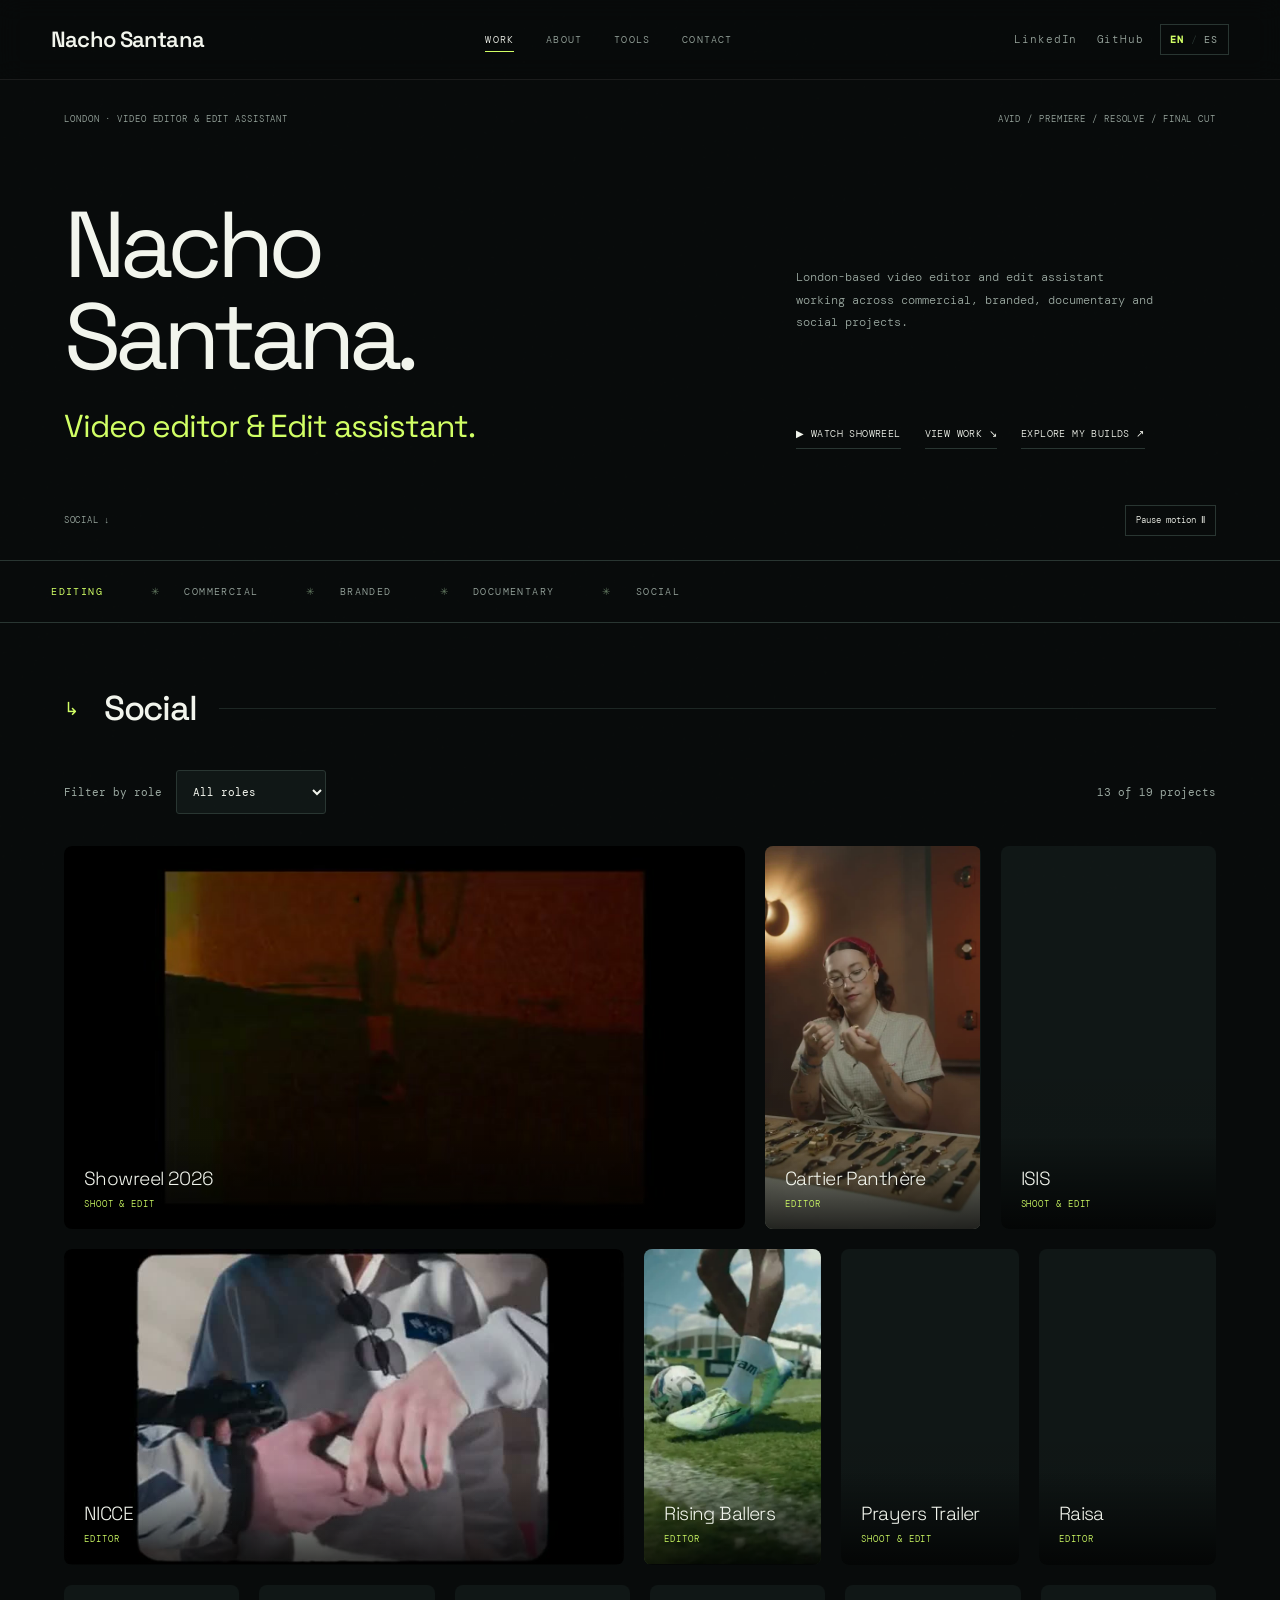
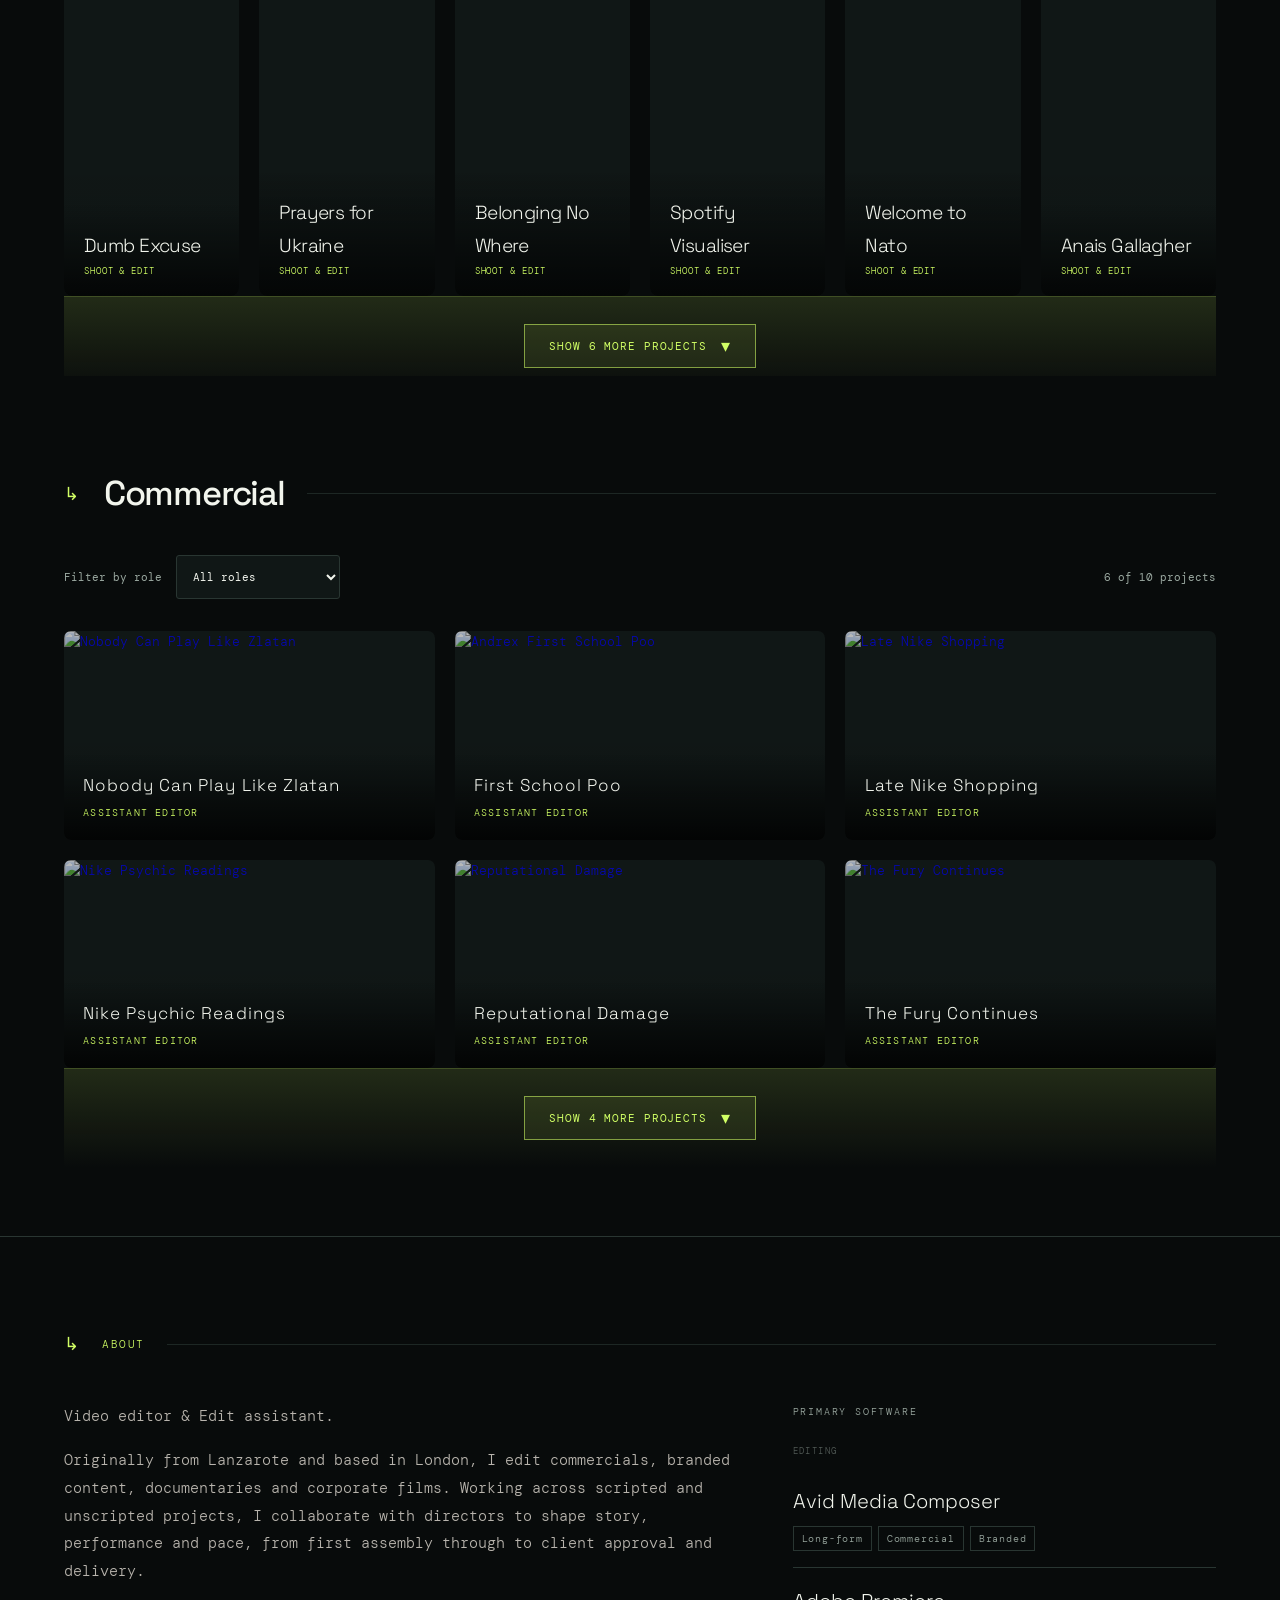
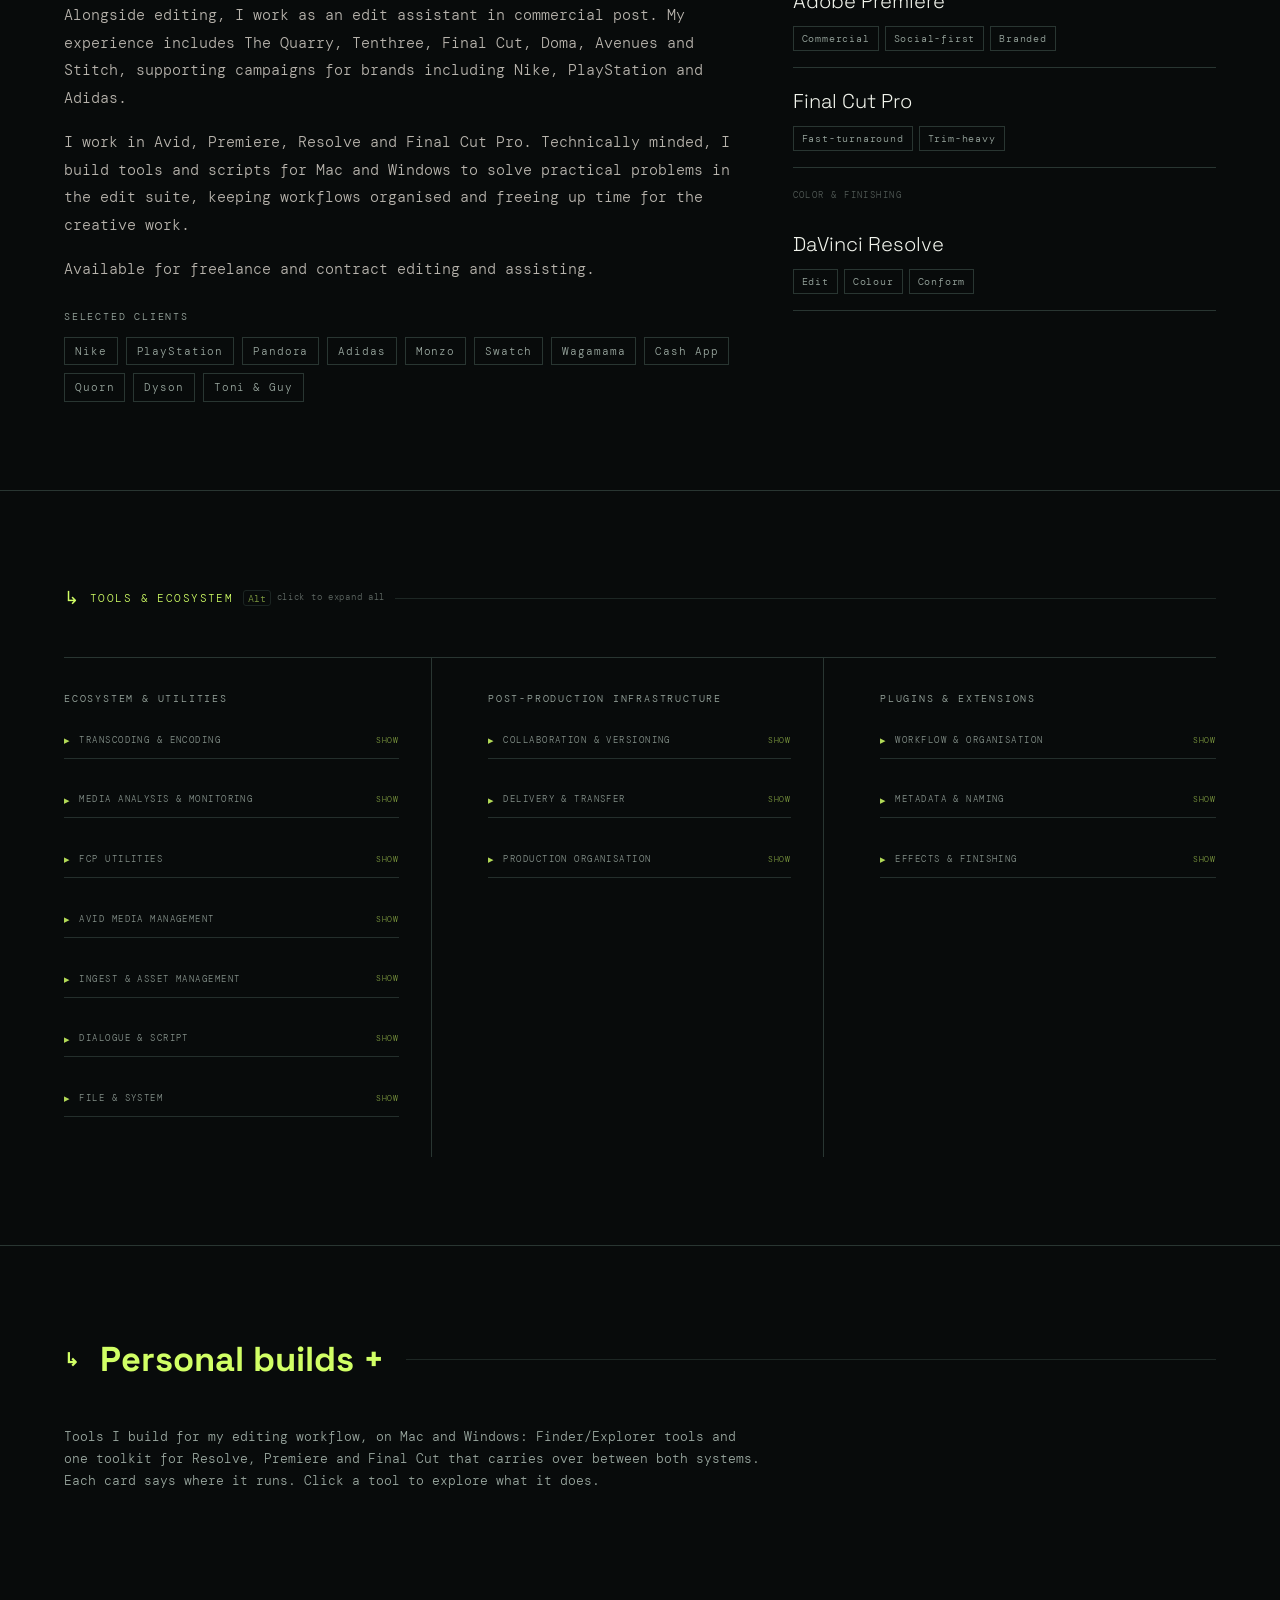
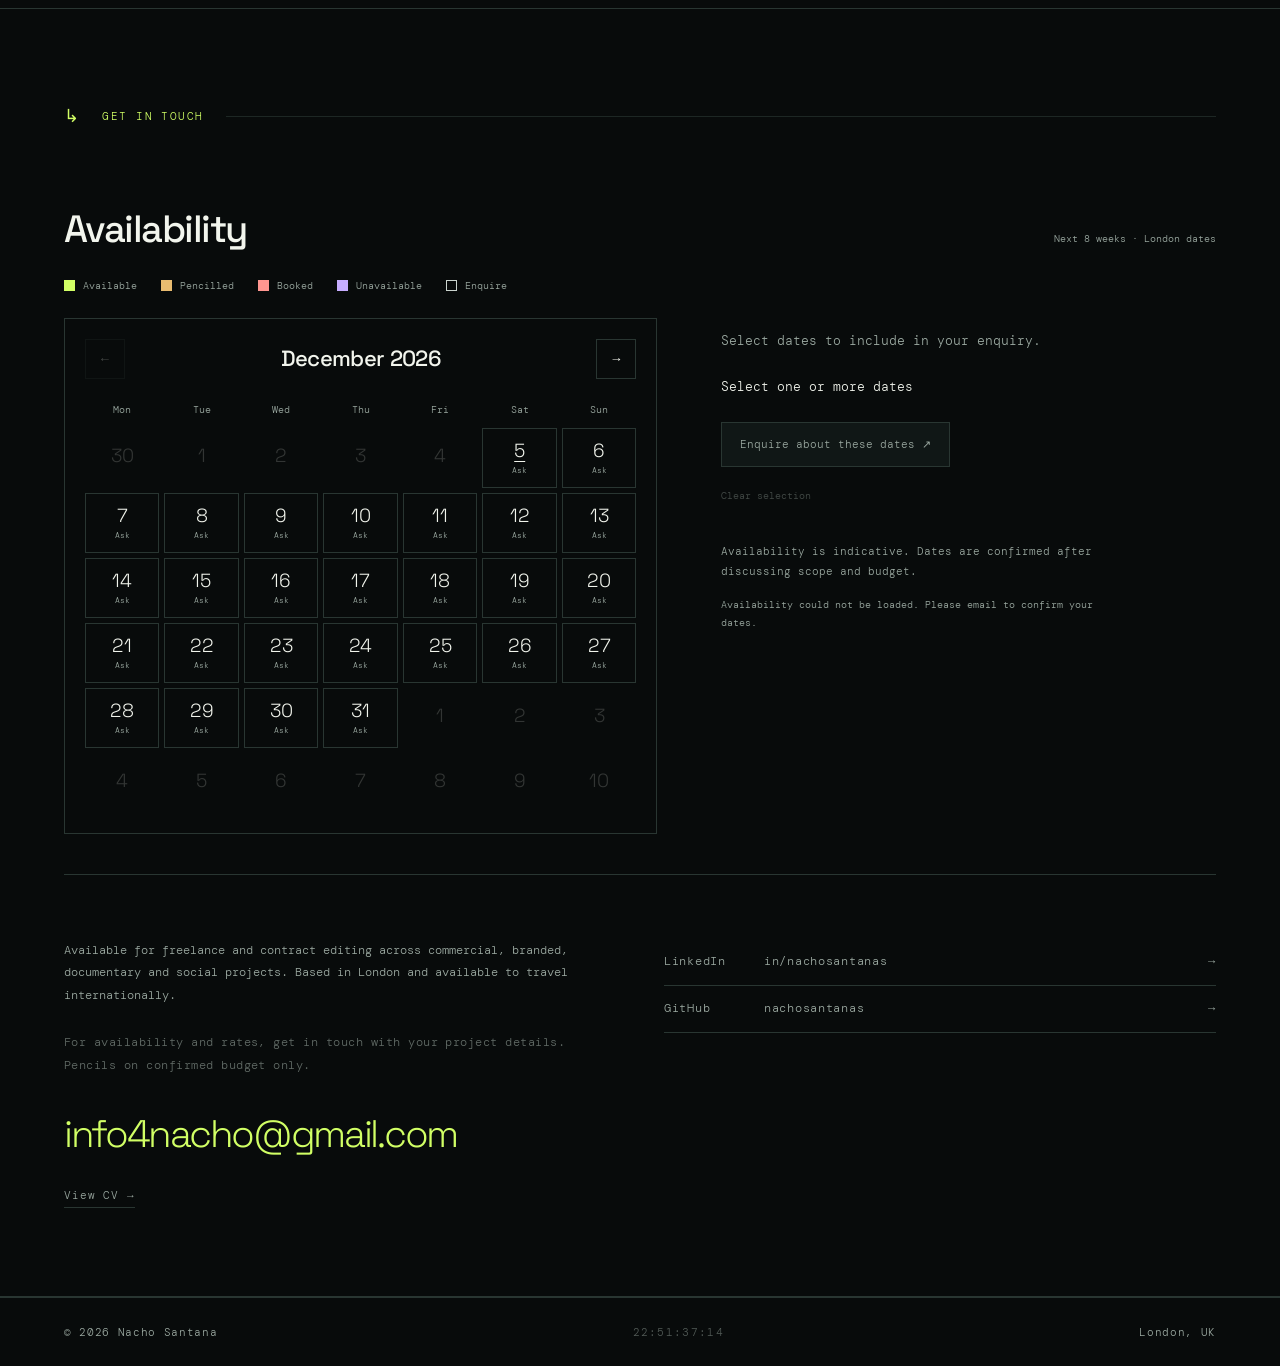
==== commit 9bec1c0f: "GitHub link in nav, contact and profile data; CVs re-exported with GitHub Co-Authored-By: Claude Opu" ====
--- a/index.html
+++ b/index.html
@@ -545,7 +545,8 @@
     "jobTitle": "Video editor & Edit assistant",
     "url": "https://cutbynacho.com",
     "sameAs": [
-      "https://www.linkedin.com/in/nachosantanas/"
+      "https://www.linkedin.com/in/nachosantanas/",
+      "https://github.com/nachosantanas"
     ],
     "knowsAbout": ["Video Editing", "Post-Production", "Avid Media Composer", "Adobe Premiere", "DaVinci Resolve"],
     "workLocation": { "@type": "Place", "name": "London, UK" }
@@ -583,6 +584,7 @@
   <div class="nav-right" id="navRightWrap">
     <div class="nav-socials">
       <a href="https://www.linkedin.com/in/nachosantanas/" target="_blank" rel="noopener">LinkedIn</a>
+      <a href="https://github.com/nachosantanas" target="_blank" rel="noopener">GitHub</a>
     </div>
     <div id="langToggle" role="group" aria-label="Switch language" style="display:inline-flex;align-items:center;gap:0.4rem;border:0.5px solid var(--border);font-family:var(--font-mono);font-size:10px;letter-spacing:0.1em;padding:0.35rem 0.6rem">
       <span id="langOptEN" onclick="applyLang('en')" style="cursor:pointer;transition:color 0.2s">EN</span>
@@ -1001,6 +1003,9 @@
     <div>
       <a class="social-item" href="https://www.linkedin.com/in/nachosantanas/" target="_blank" rel="noopener">
         <span class="social-name">LinkedIn</span><span class="social-sub">in/nachosantanas</span><span class="social-arrow">→</span>
+      </a>
+      <a class="social-item" href="https://github.com/nachosantanas" target="_blank" rel="noopener">
+        <span class="social-name">GitHub</span><span class="social-sub">nachosantanas</span><span class="social-arrow">→</span>
       </a>
     </div>
   </div>
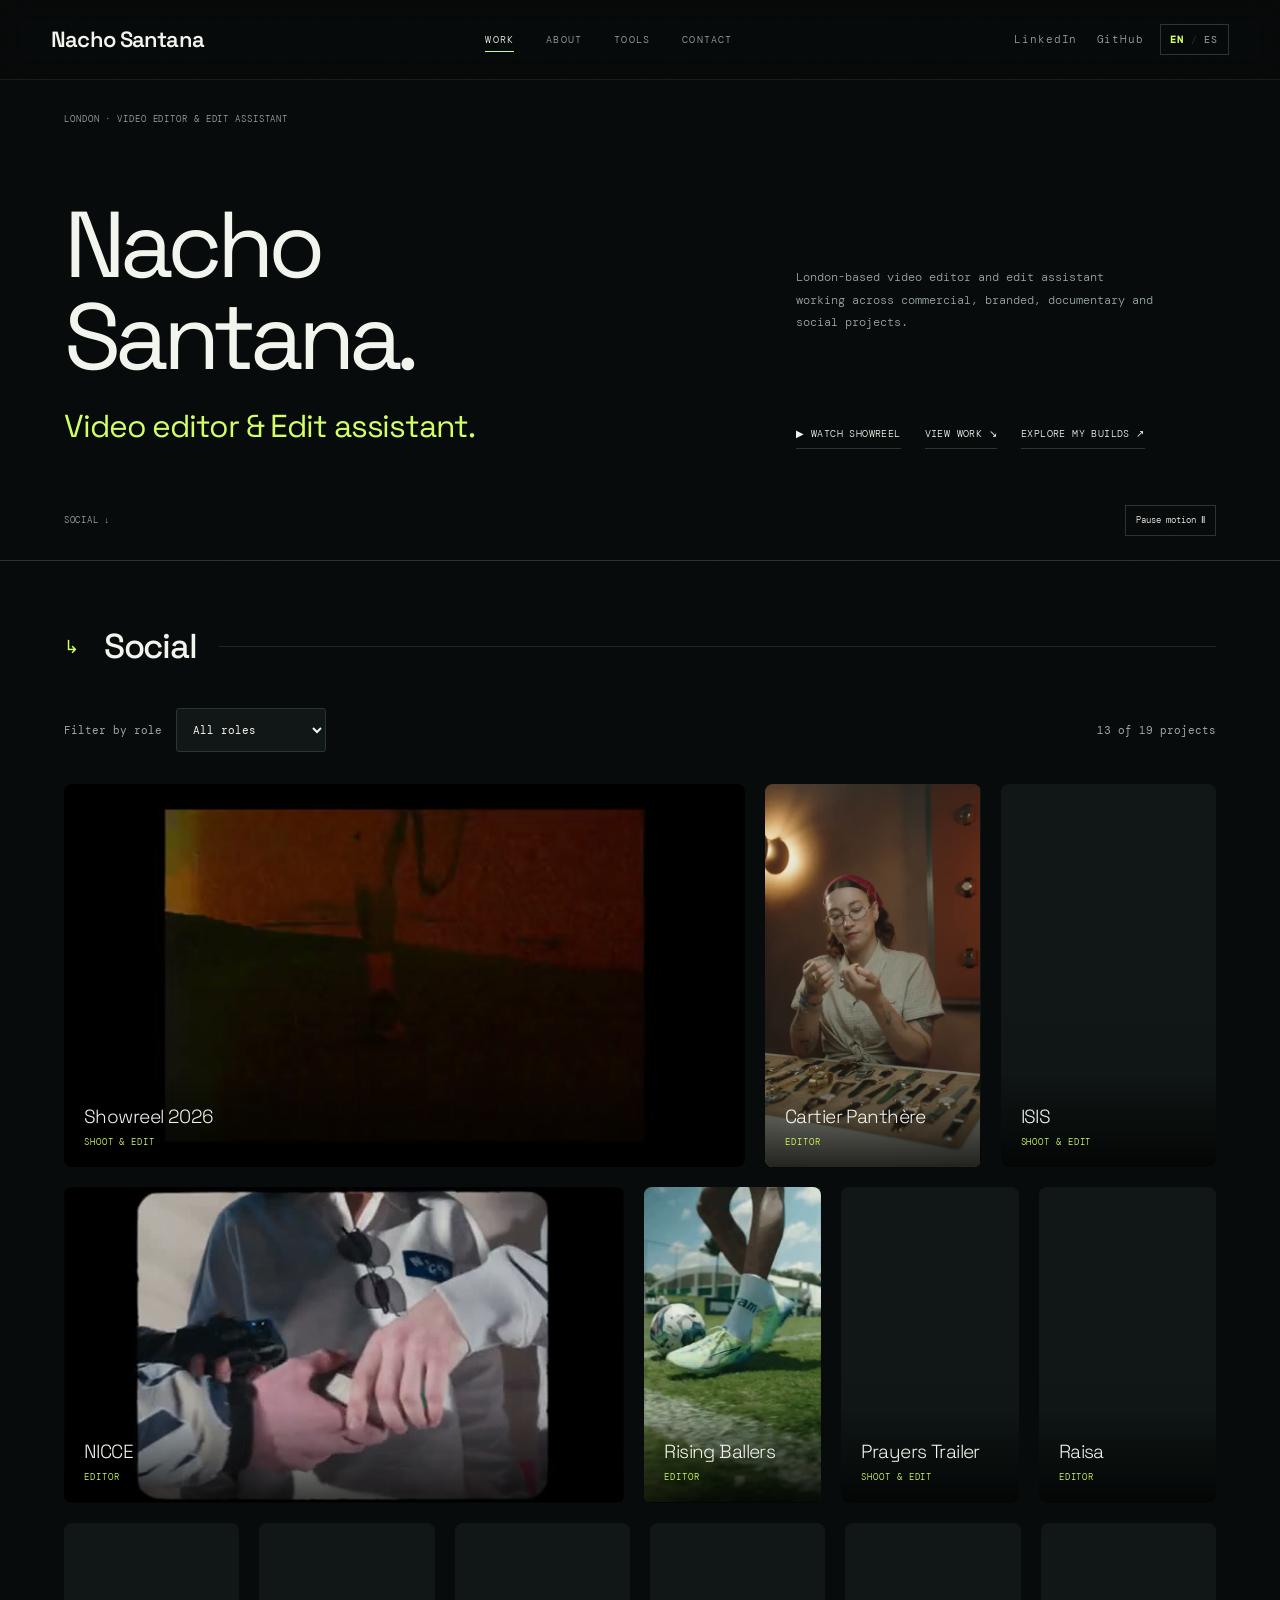
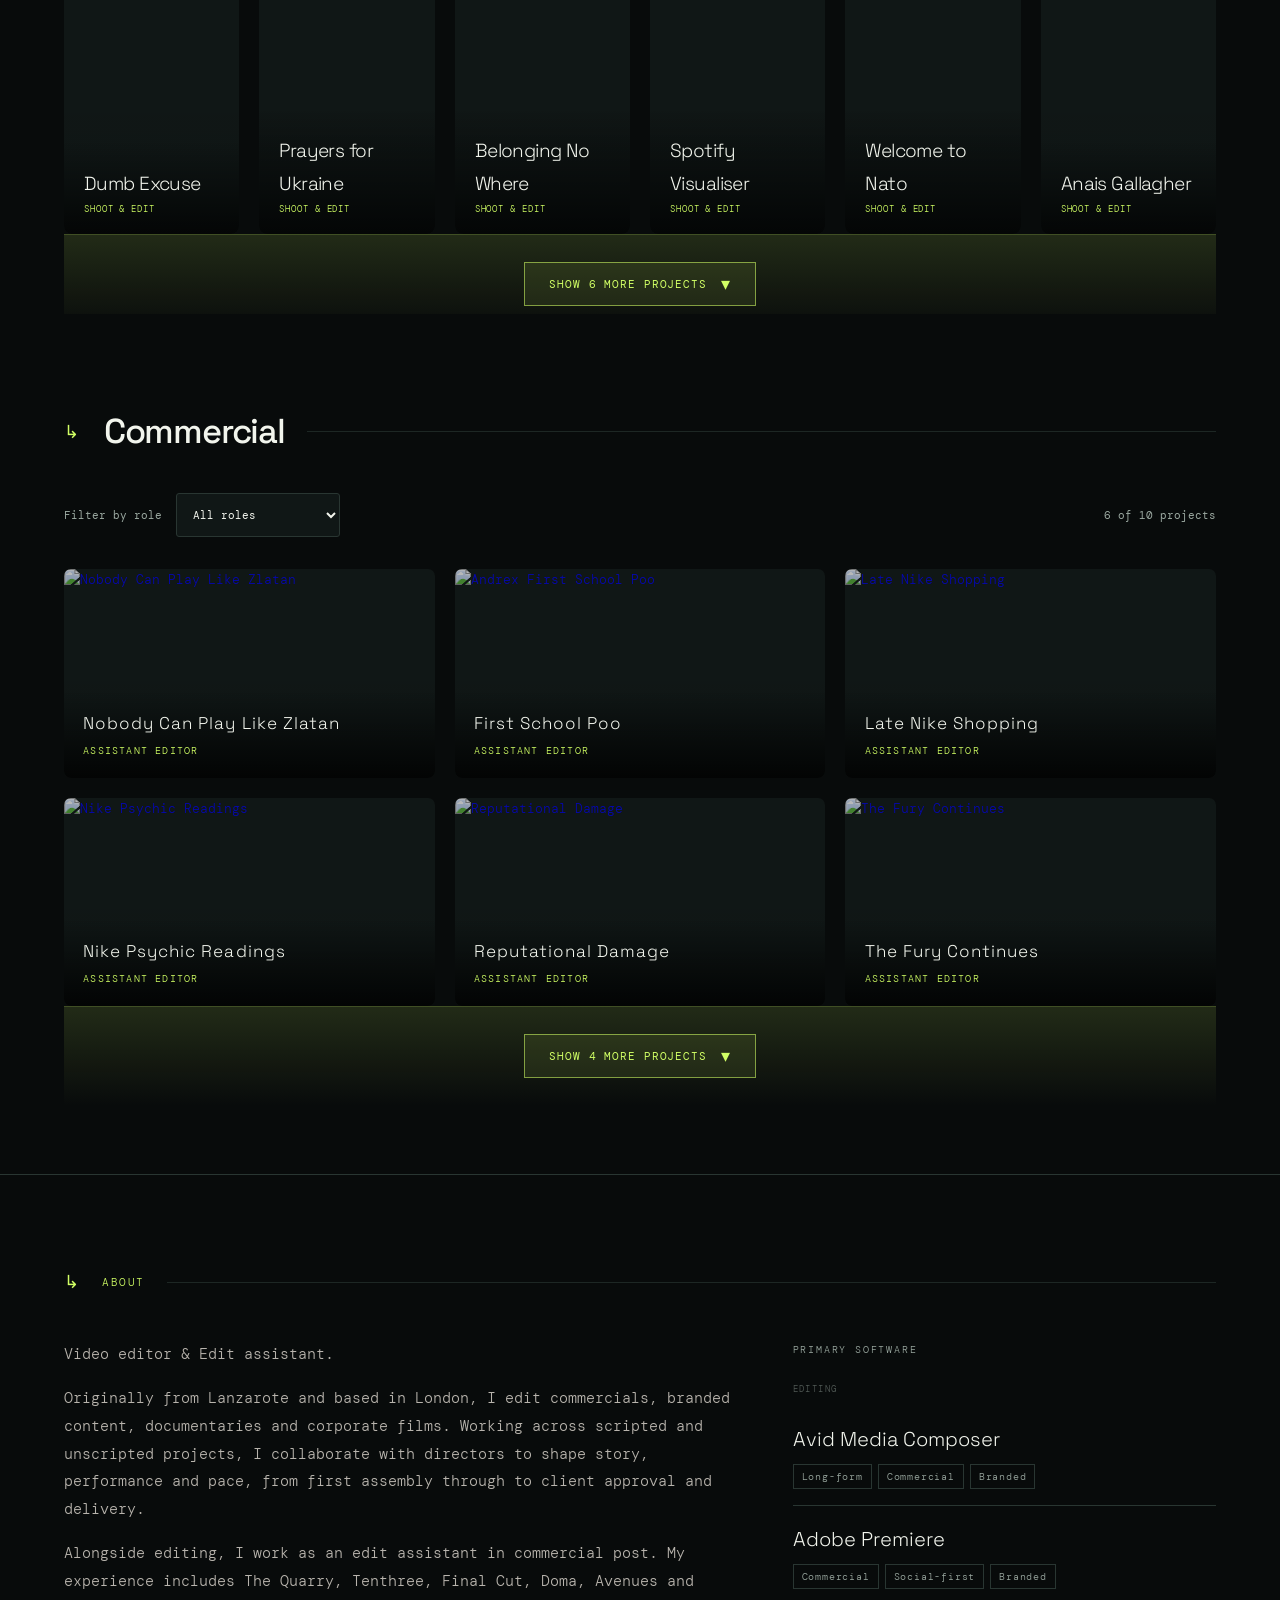
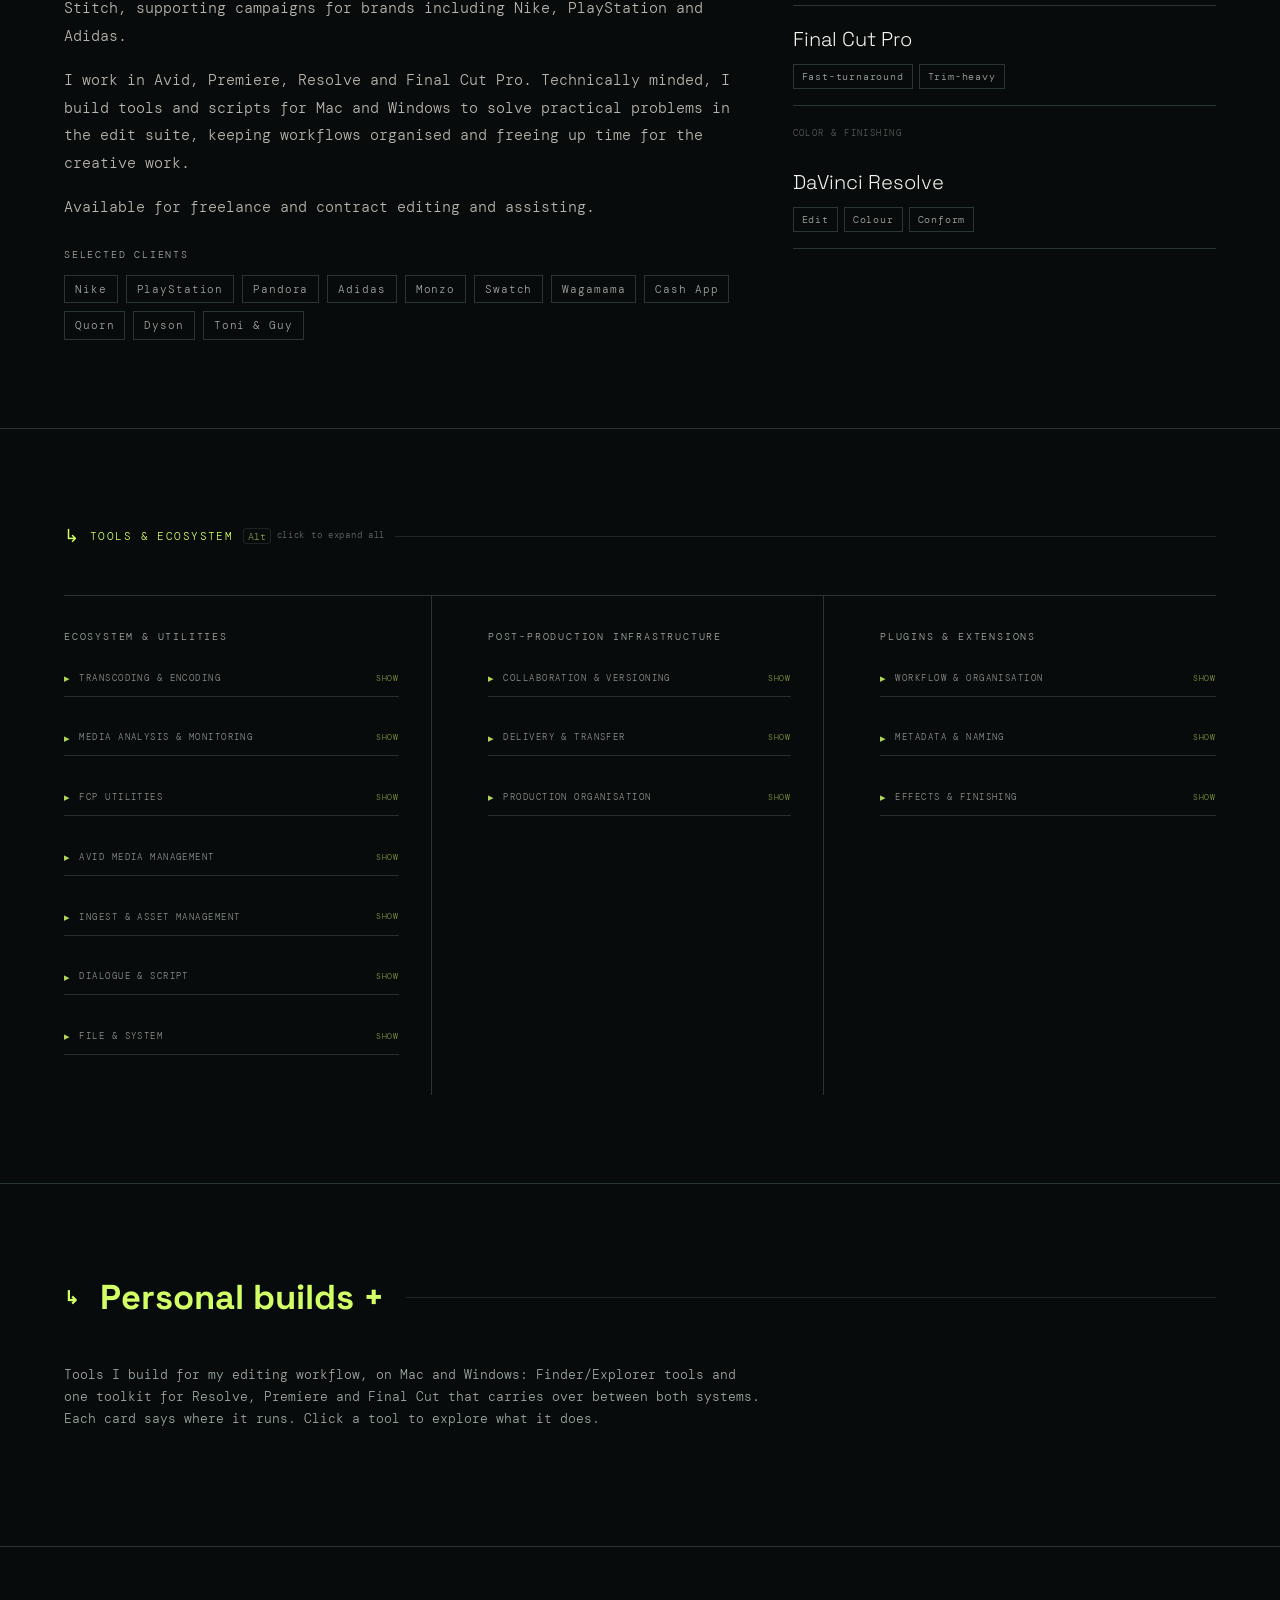
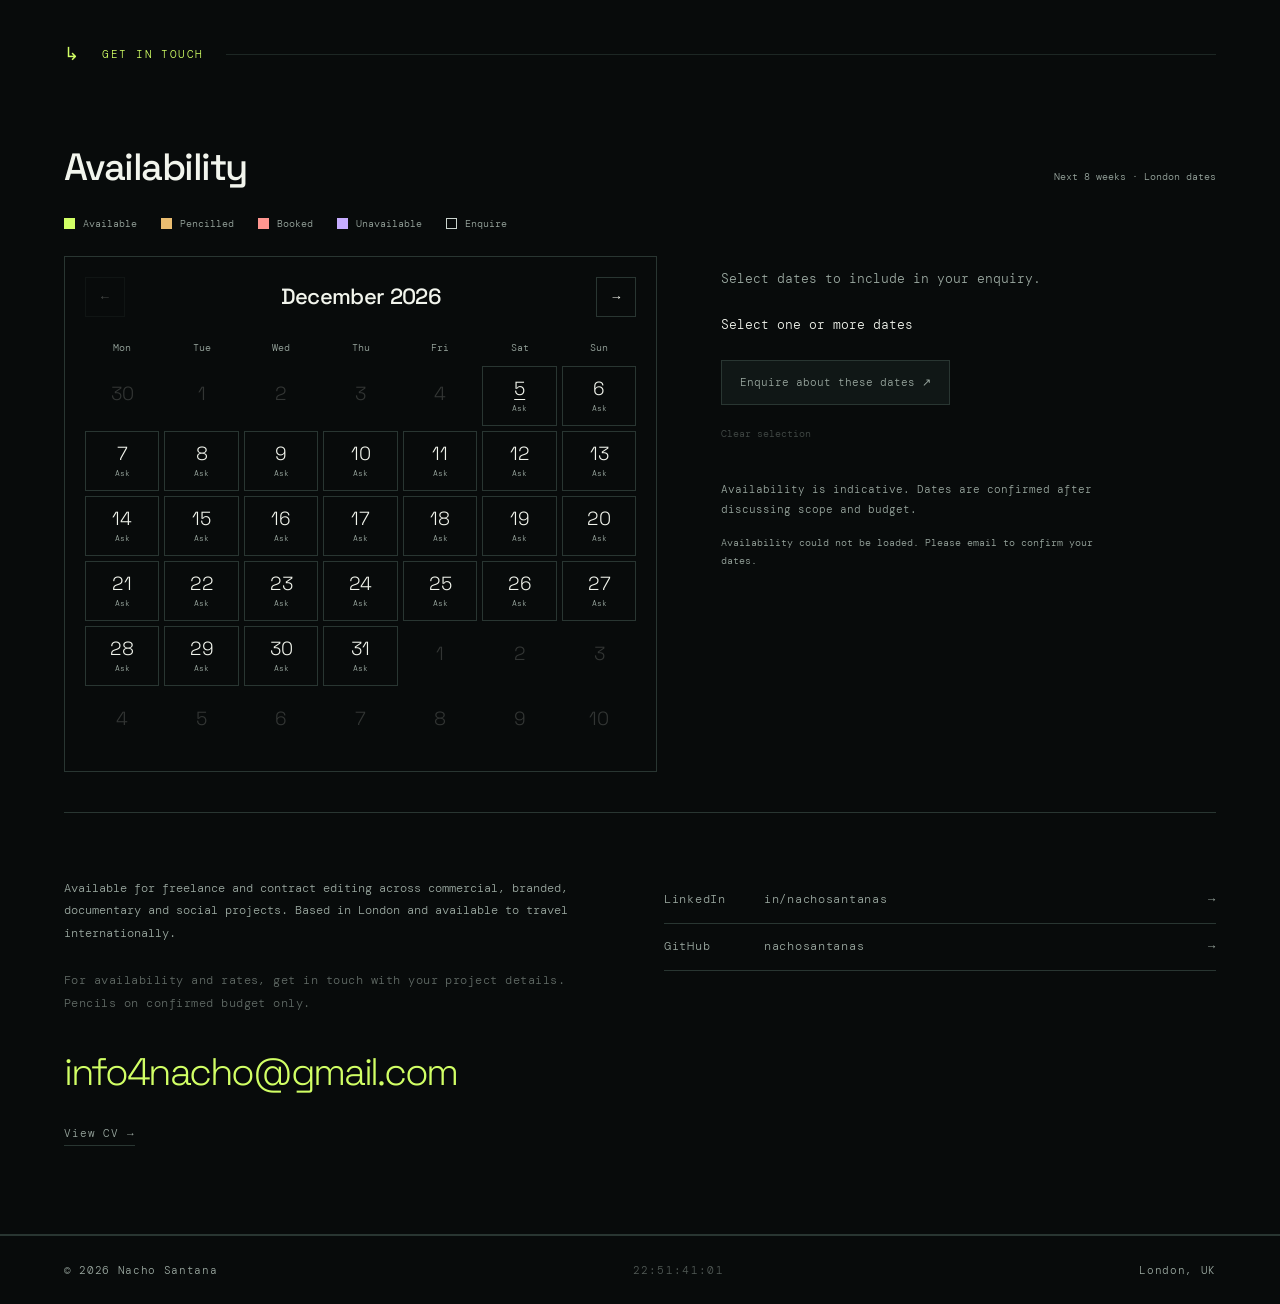
==== commit 9fd3add0: "Remove the Editing category strip and the hero software line Co-Authored-By: Claude Opus 5.5 <norepl" ====
--- a/index.html
+++ b/index.html
@@ -599,7 +599,7 @@
 
 <div class="work-flash" id="workFlash"></div>
 <section class="future-hero" aria-label="Nacho Santana, Video editor &amp; Edit assistant">
-  <div class="hero-meta"><span data-en="London · Video editor &amp; Edit assistant" data-es="Londres · Montador y Ayudante de montaje">London · Video editor &amp; Edit assistant</span><span>Avid / Premiere / Resolve / Final Cut</span></div>
+  <div class="hero-meta"><span data-en="London · Video editor &amp; Edit assistant" data-es="Londres · Montador y Ayudante de montaje">London · Video editor &amp; Edit assistant</span></div>
   <div class="hero-copy">
     <h1 class="future-title"><span>Nacho</span><span class="outline">Santana.</span><span data-en="Video editor &amp; Edit assistant." data-es="Montador y Ayudante de montaje.">Video editor &amp; Edit assistant.</span></h1>
     <p data-en="London-based video editor and edit assistant working across commercial, branded, documentary and social projects." data-es="Montador y ayudante de montaje en Londres. Publicidad, contenido de marca, documentales y redes sociales.">London-based video editor and edit assistant working across commercial, branded, documentary and social projects.</p>
@@ -607,7 +607,6 @@
   </div>
   <div class="hero-bottom"><a class="hero-scroll" href="#work" data-en="Social ↓" data-es="Redes sociales ↓">Social ↓</a><button type="button" class="motion-toggle" id="motionToggle" aria-pressed="false">Pause motion Ⅱ</button></div>
 </section>
-<div class="edit-strip"><strong data-en="Editing" data-es="Montaje">Editing</strong><span>Commercial</span><span>Branded</span><span>Documentary</span><span>Social</span></div>
 
 
 
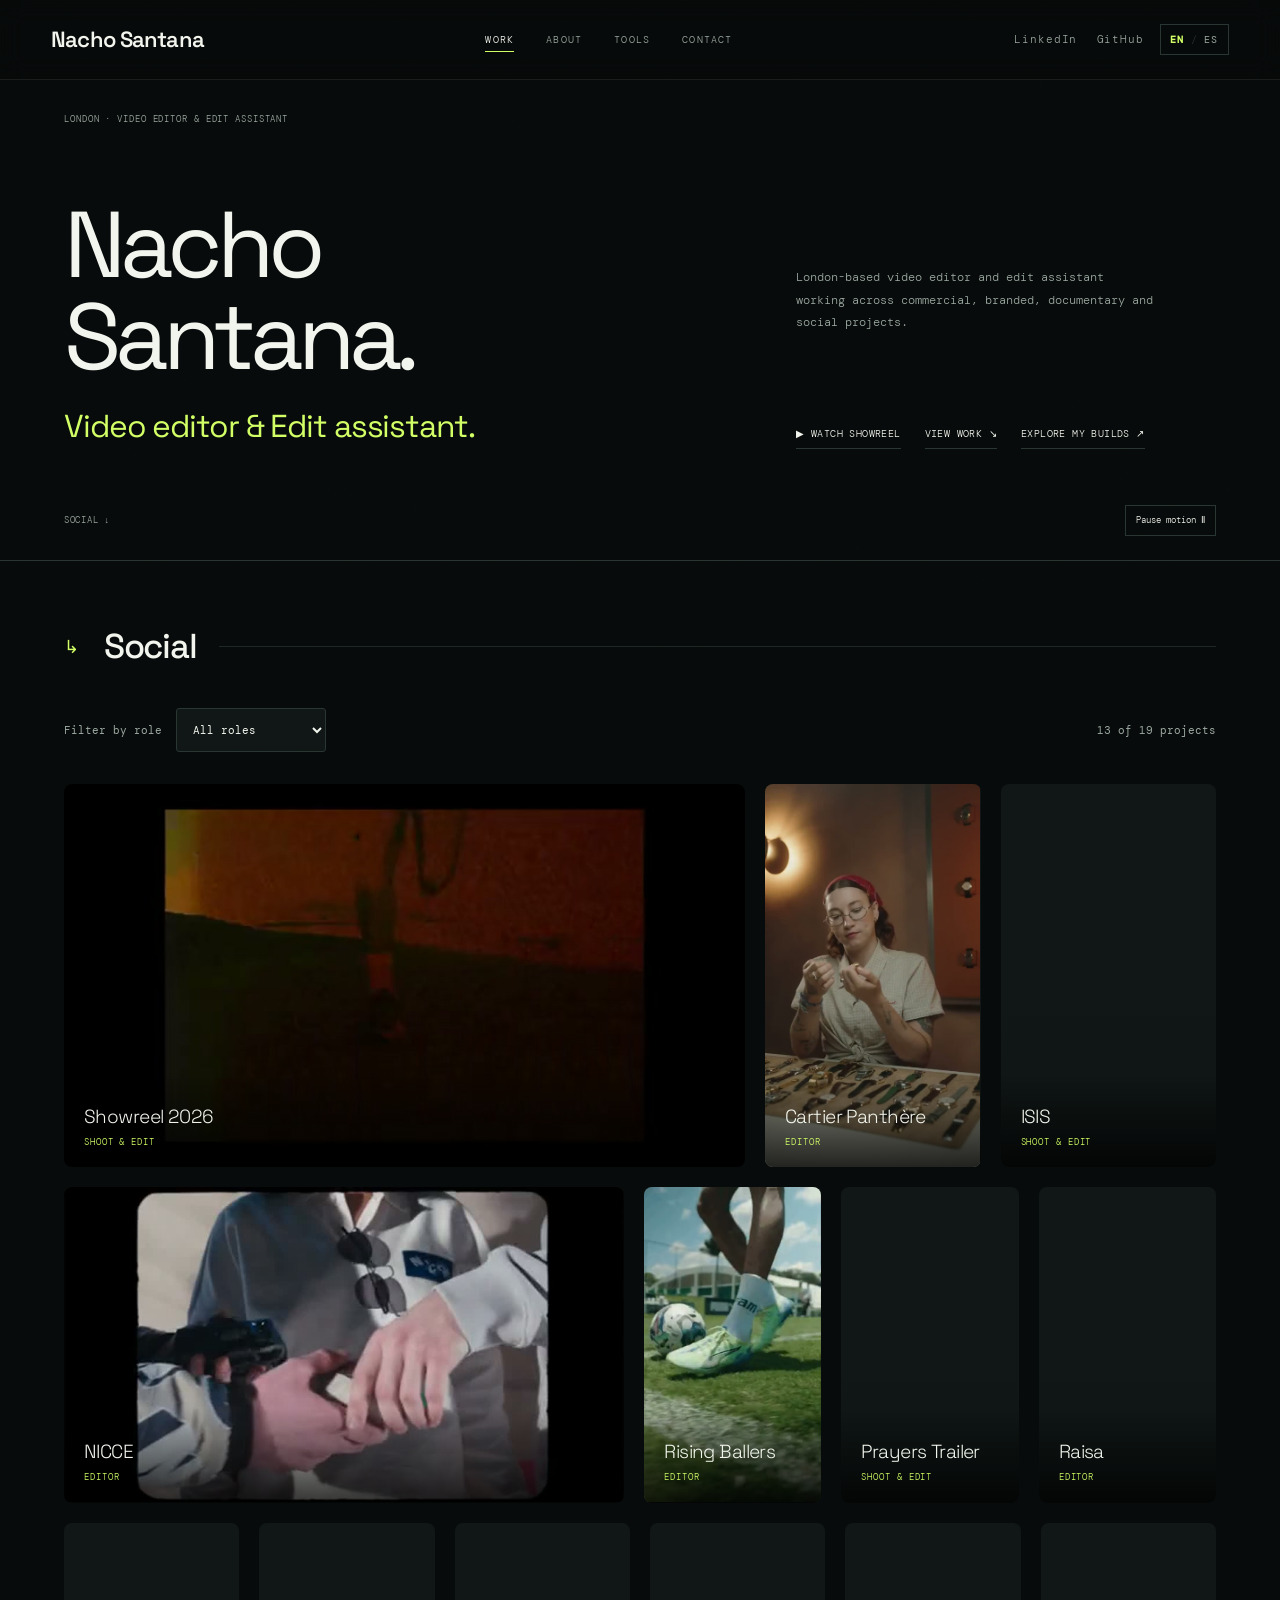
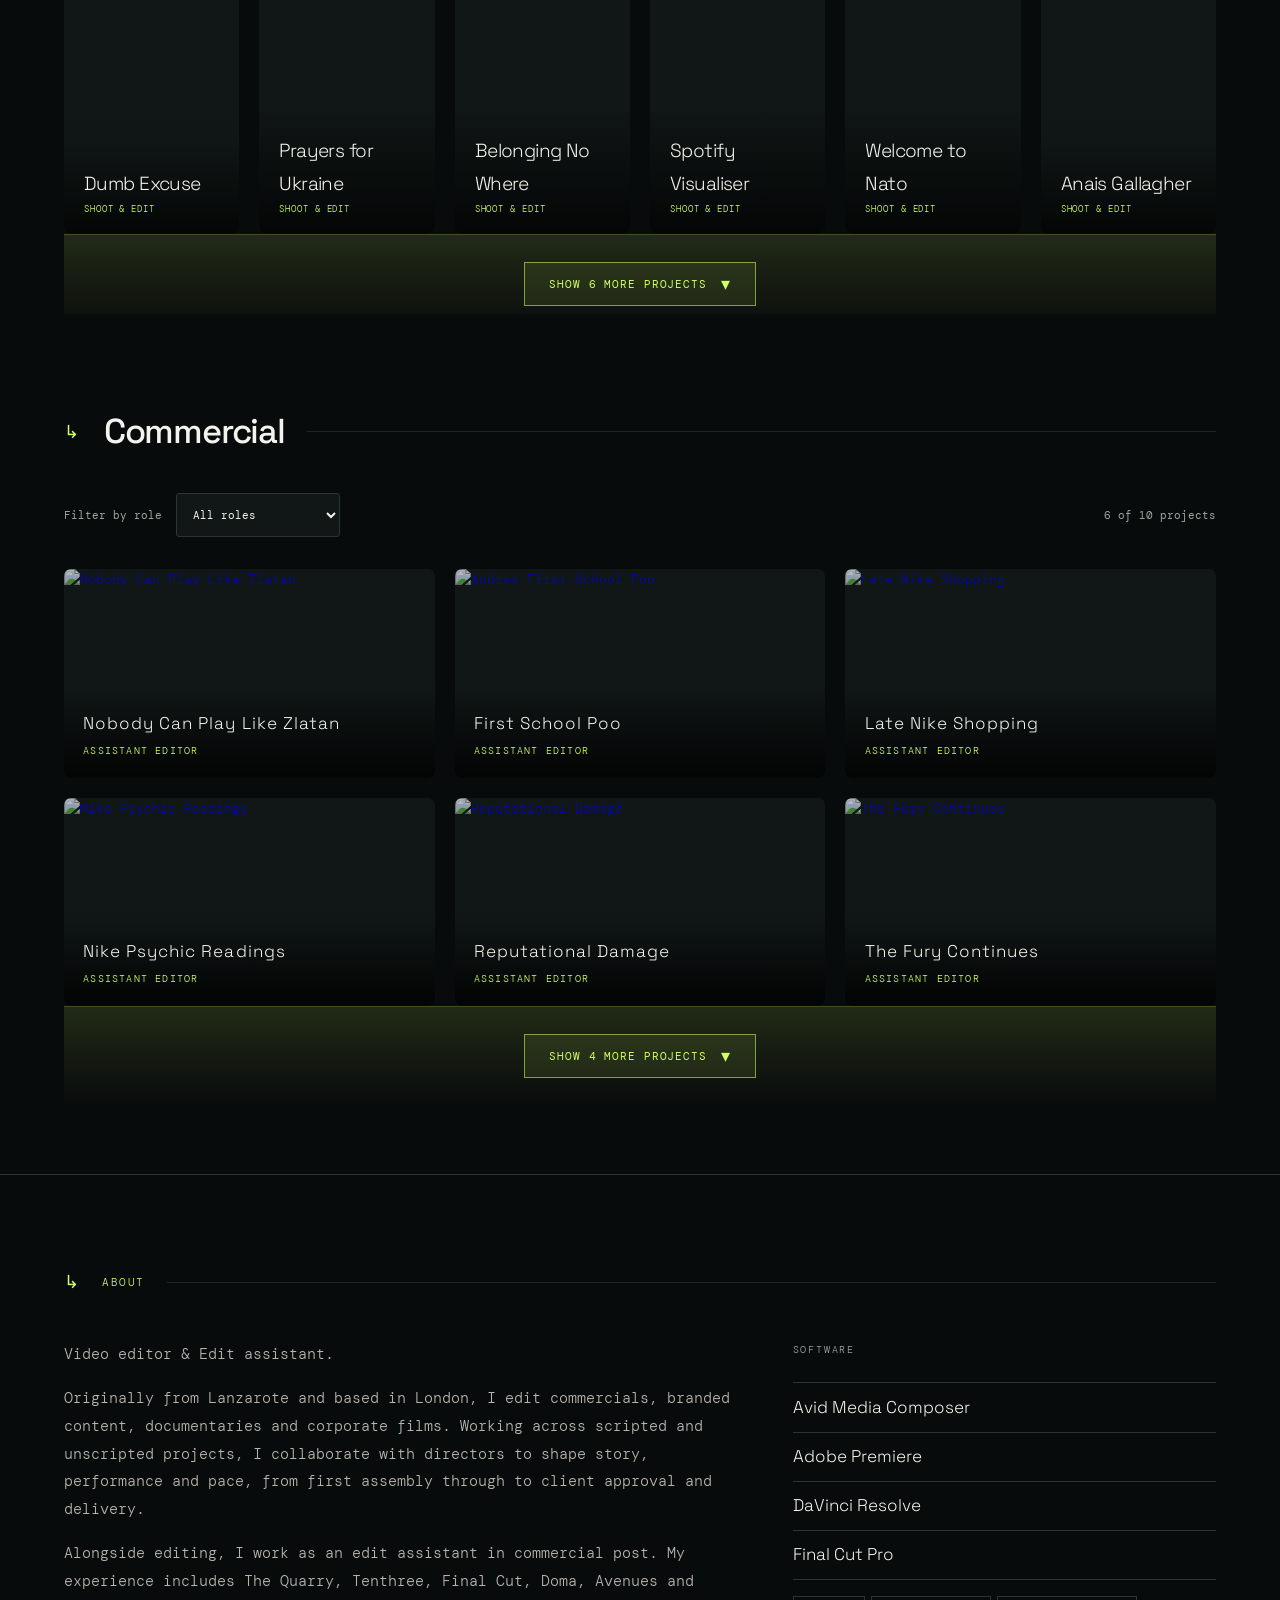
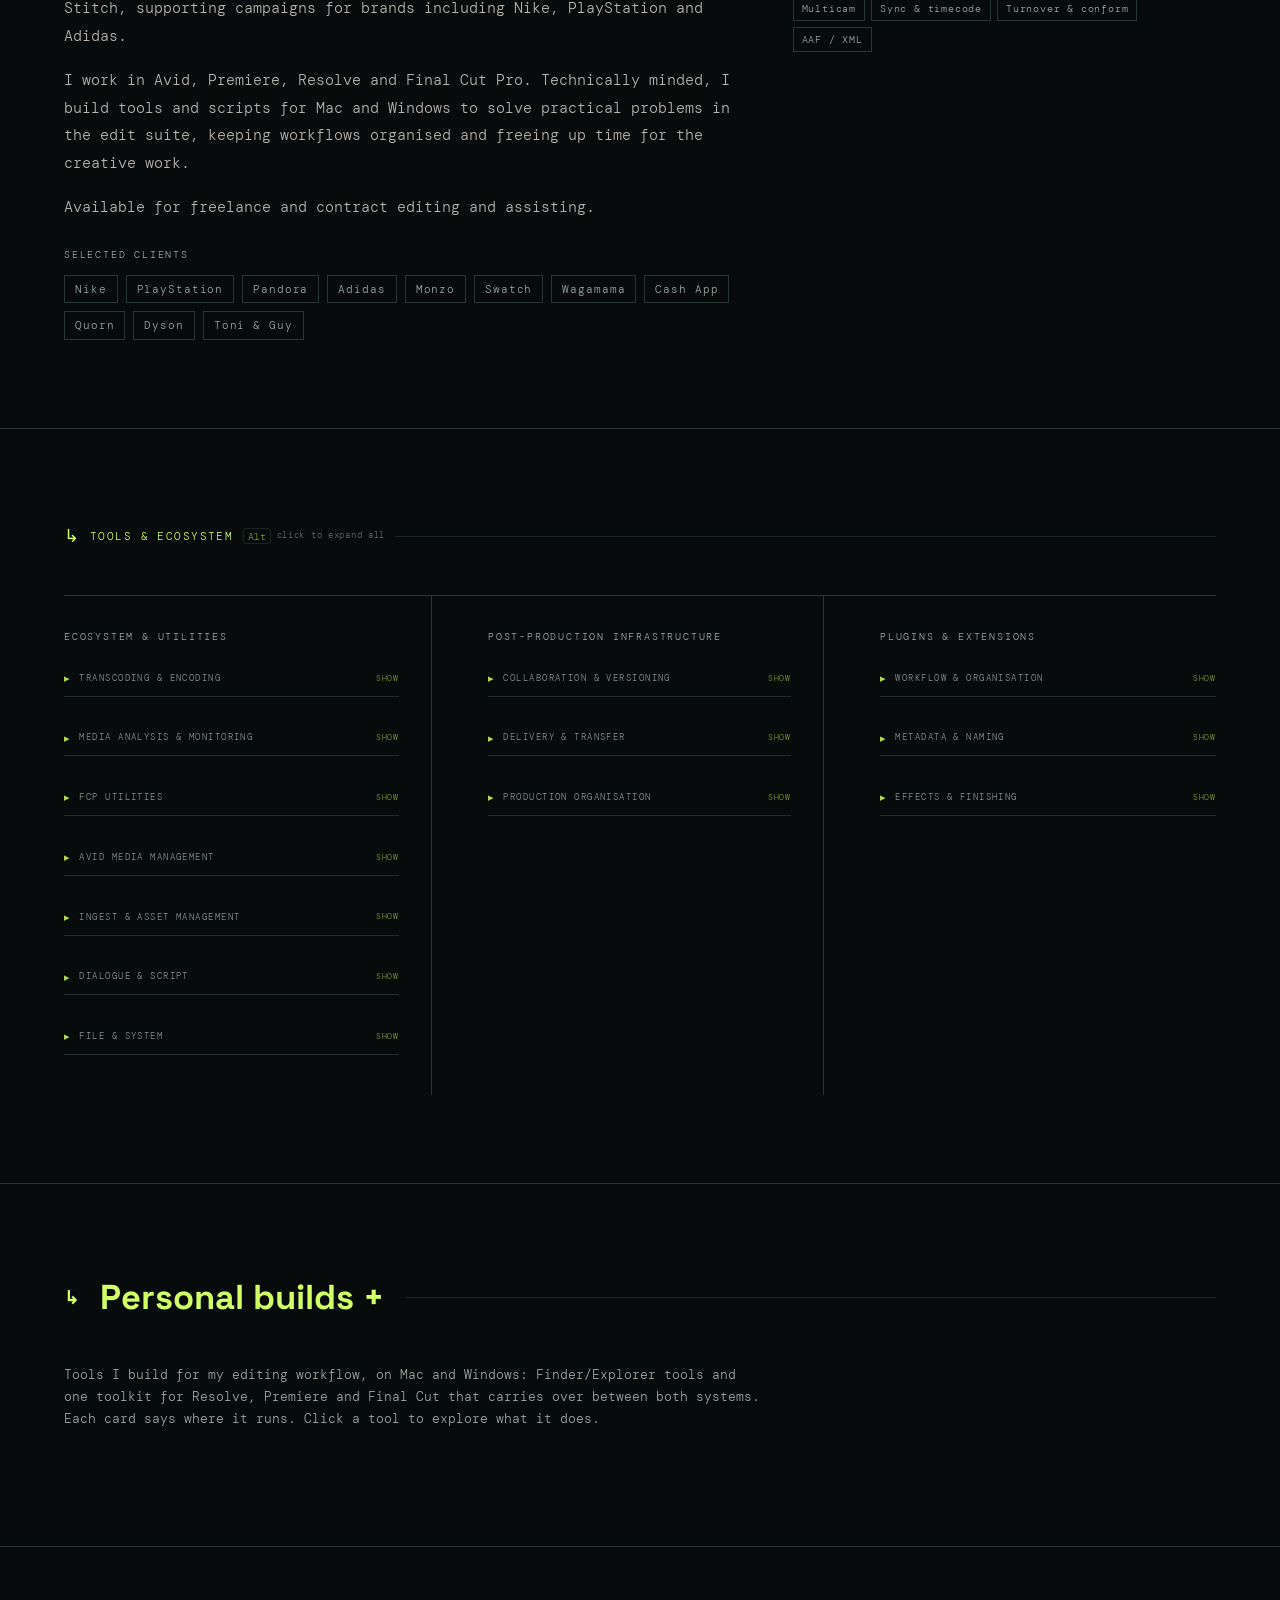
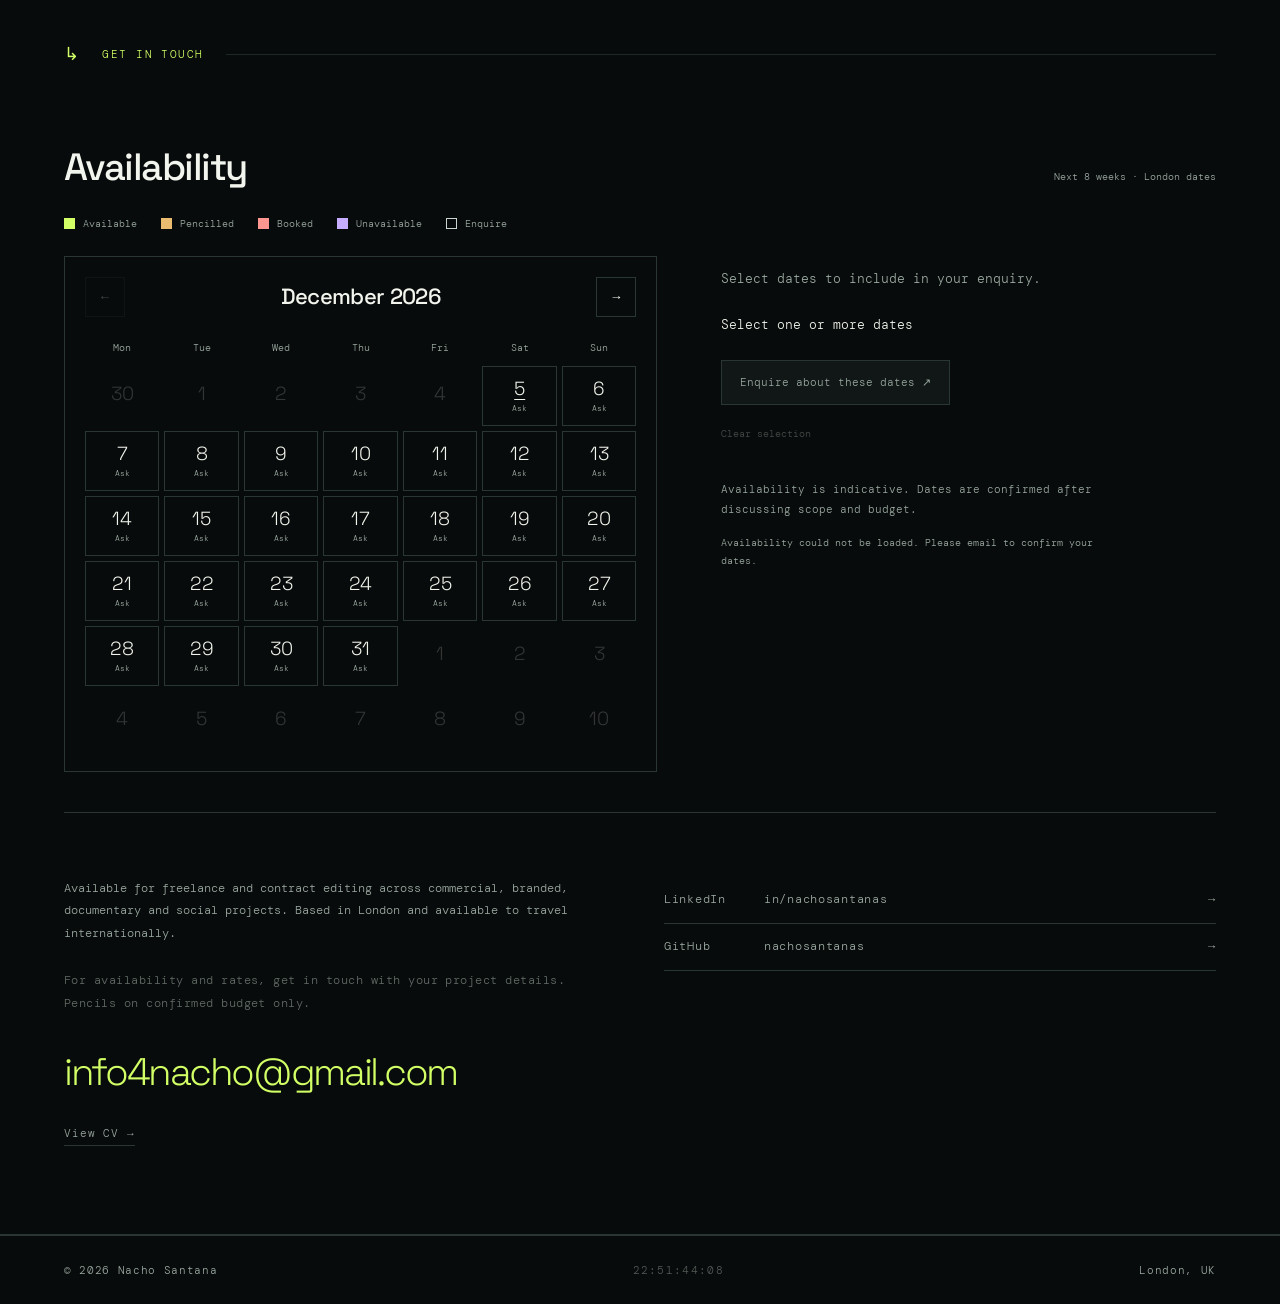
==== commit 08f541fe: "About: compact Software list (four NLEs + real skills), no vague tags or categories Co-Authored-By: " ====
--- a/index.html
+++ b/index.html
@@ -265,6 +265,9 @@
     .sw-name{font-family:var(--font-serif);font-size:20px;color:var(--text);display:block;margin-bottom:0.25rem;transition:color 0.25s ease}
     .sw-tags{display:flex;flex-wrap:wrap;gap:6px;margin-top:0.5rem}
     .sw-tag{font-size:10px;letter-spacing:0.08em;padding:3px 8px;border:0.5px solid var(--border);color:var(--muted)}
+    .sw-list{list-style:none;margin:0;padding:0;border-top:0.5px solid var(--border)}
+    .sw-list li{font-family:var(--font-serif);font-size:17px;color:var(--text);padding:0.6rem 0;border-bottom:0.5px solid var(--border)}
+    .sw-list + .sw-tags{margin-top:1rem}
 
     /* TOOLS */
     .tools-categories{display:grid;grid-template-columns:1fr 1fr 1fr;gap:0;border-top:0.5px solid var(--border)}
@@ -819,25 +822,9 @@
       </div>
     </div>
     <div>
-      <div class="software-heading" data-en="Primary software" data-es="Software principal">Primary software</div>
-      <span class="software-category" data-en="Editing" data-es="Montaje">Editing</span>
-      <div class="software-item">
-        <span class="sw-name">Avid Media Composer</span>
-        <div class="sw-tags"><span class="sw-tag" data-en="Long-form" data-es="Largo formato">Long-form</span><span class="sw-tag" data-en="Commercial" data-es="Comercial">Commercial</span><span class="sw-tag" data-en="Branded" data-es="Marca">Branded</span></div>
-      </div>
-      <div class="software-item">
-        <span class="sw-name">Adobe Premiere</span>
-        <div class="sw-tags"><span class="sw-tag" data-en="Commercial" data-es="Comercial">Commercial</span><span class="sw-tag" data-en="Social-first" data-es="Social-first">Social-first</span><span class="sw-tag" data-en="Branded" data-es="Marca">Branded</span></div>
-      </div>
-      <div class="software-item">
-        <span class="sw-name">Final Cut Pro</span>
-        <div class="sw-tags"><span class="sw-tag" data-en="Fast-turnaround" data-es="Entrega rápida">Fast-turnaround</span><span class="sw-tag" data-en="Trim-heavy" data-es="Mucho trim">Trim-heavy</span></div>
-      </div>
-      <span class="software-category" data-en="Color &amp; Finishing" data-es="Etalonaje y acabado">Color &amp; Finishing</span>
-      <div class="software-item">
-        <span class="sw-name">DaVinci Resolve</span>
-        <div class="sw-tags"><span class="sw-tag" data-en="Edit" data-es="Montaje">Edit</span><span class="sw-tag" data-en="Colour" data-es="Etalonaje">Colour</span><span class="sw-tag" data-en="Conform" data-es="Conformado">Conform</span></div>
-      </div>
+      <div class="software-heading" data-en="Software" data-es="Software">Software</div>
+      <ul class="sw-list"><li>Avid Media Composer</li><li>Adobe Premiere</li><li>DaVinci Resolve</li><li>Final Cut Pro</li></ul>
+      <div class="sw-tags"><span class="sw-tag" data-en="Multicam" data-es="Multicámara">Multicam</span><span class="sw-tag" data-en="Sync &amp; timecode" data-es="Sincronización y timecode">Sync &amp; timecode</span><span class="sw-tag" data-en="Turnover &amp; conform" data-es="Turnover y conformado">Turnover &amp; conform</span><span class="sw-tag">AAF / XML</span></div>
     </div>
   </div>
 </div>
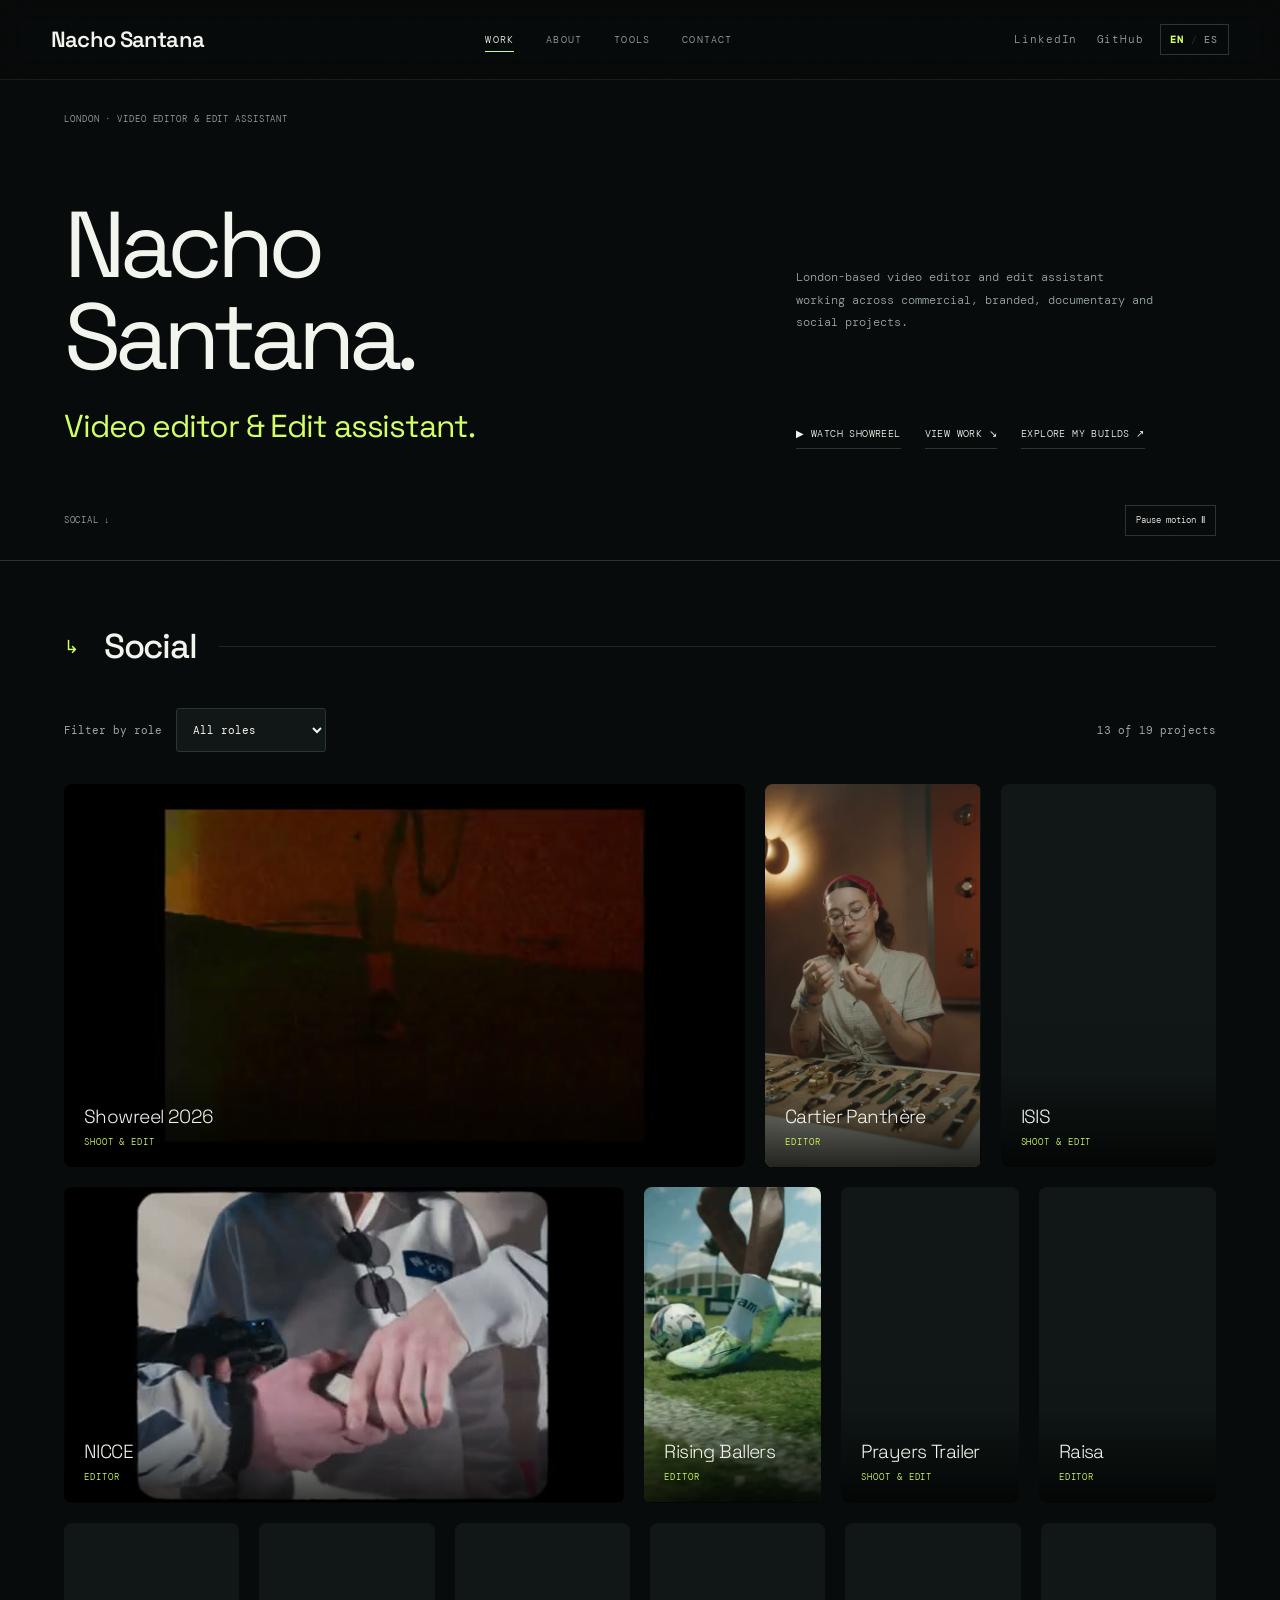
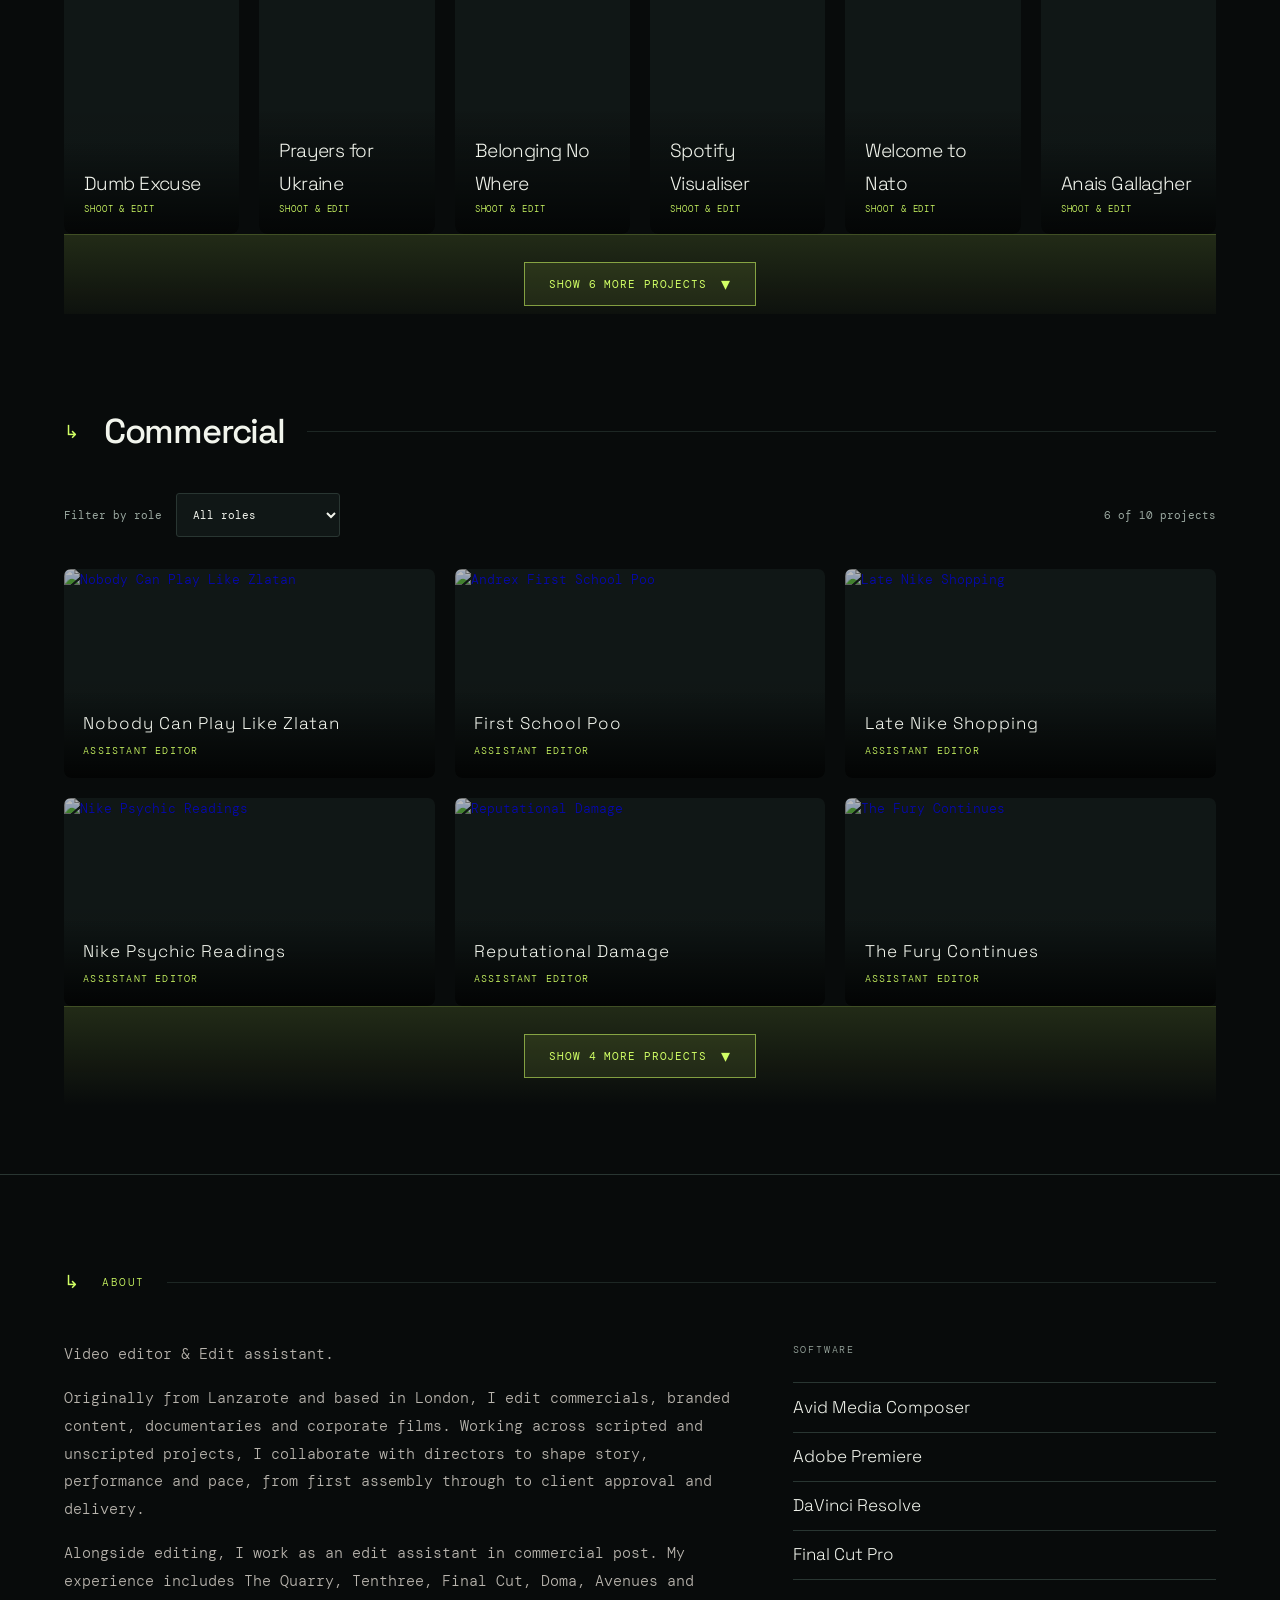
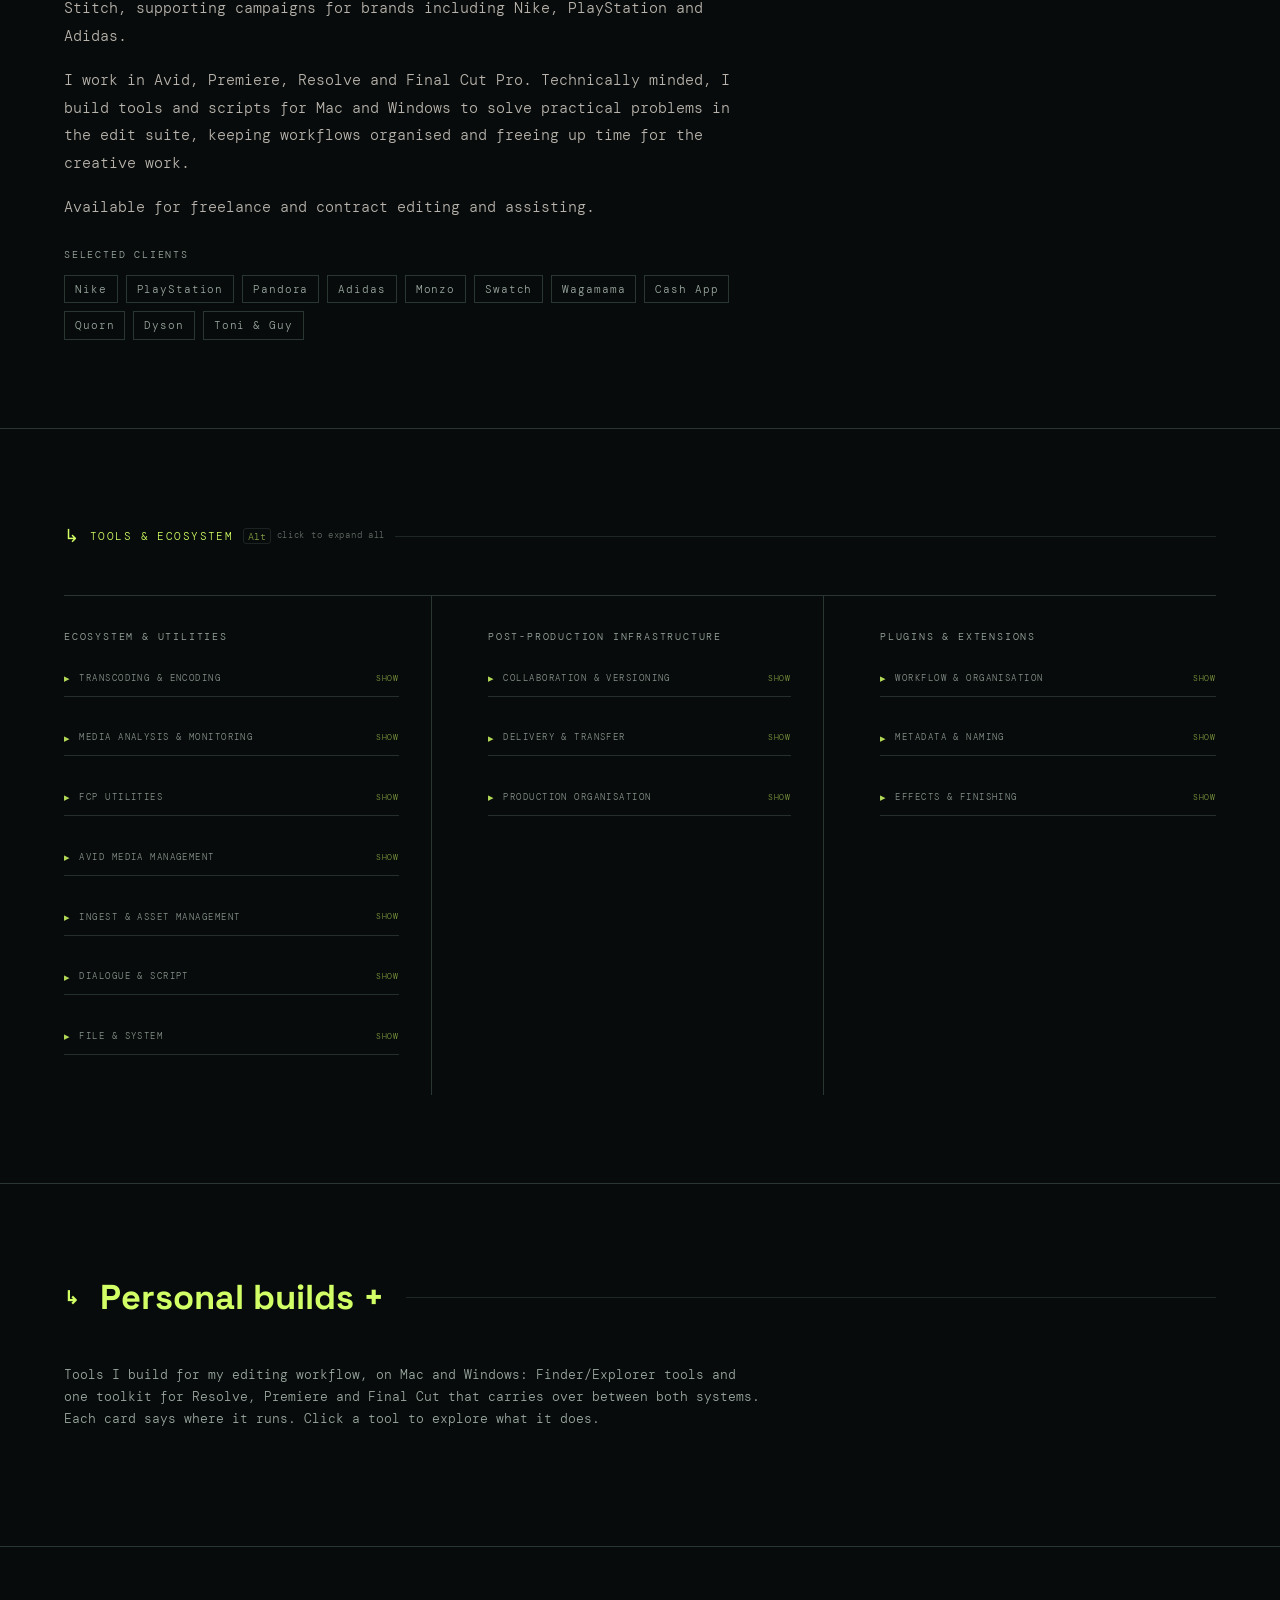
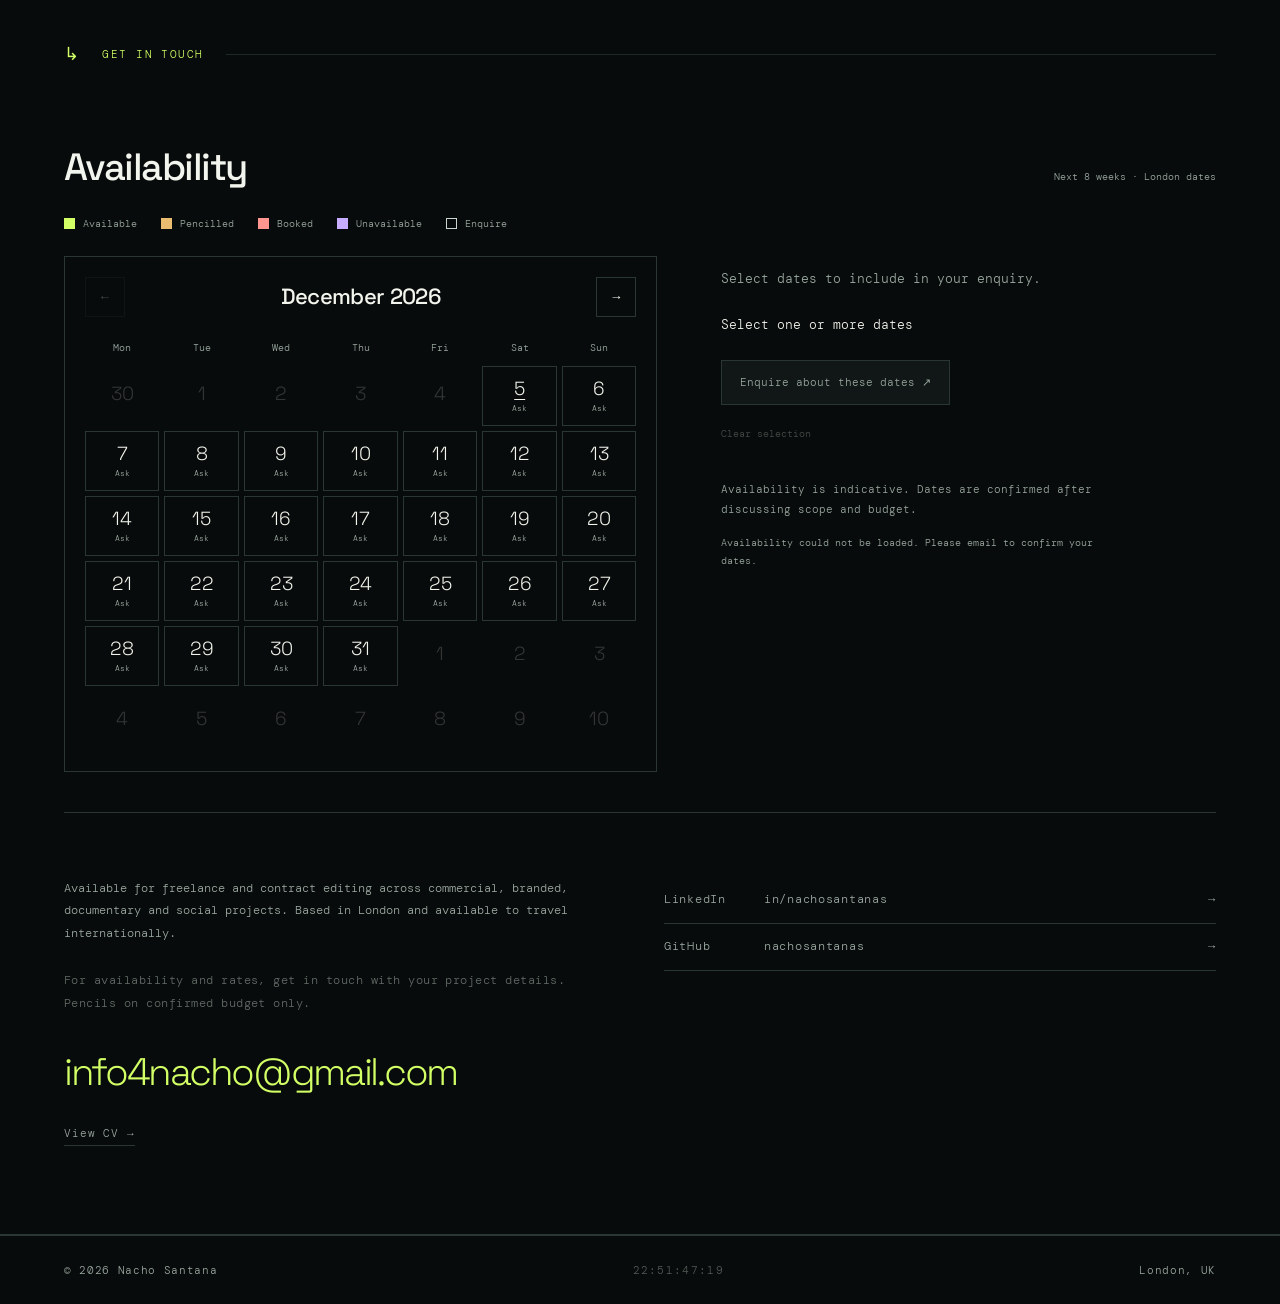
==== commit 5a76ea7f: "About: drop the skills tags under Software Co-Authored-By: Claude Opus 5.5 <noreply@anthropic.com> C" ====
--- a/index.html
+++ b/index.html
@@ -267,7 +267,6 @@
     .sw-tag{font-size:10px;letter-spacing:0.08em;padding:3px 8px;border:0.5px solid var(--border);color:var(--muted)}
     .sw-list{list-style:none;margin:0;padding:0;border-top:0.5px solid var(--border)}
     .sw-list li{font-family:var(--font-serif);font-size:17px;color:var(--text);padding:0.6rem 0;border-bottom:0.5px solid var(--border)}
-    .sw-list + .sw-tags{margin-top:1rem}
 
     /* TOOLS */
     .tools-categories{display:grid;grid-template-columns:1fr 1fr 1fr;gap:0;border-top:0.5px solid var(--border)}
@@ -824,7 +823,6 @@
     <div>
       <div class="software-heading" data-en="Software" data-es="Software">Software</div>
       <ul class="sw-list"><li>Avid Media Composer</li><li>Adobe Premiere</li><li>DaVinci Resolve</li><li>Final Cut Pro</li></ul>
-      <div class="sw-tags"><span class="sw-tag" data-en="Multicam" data-es="Multicámara">Multicam</span><span class="sw-tag" data-en="Sync &amp; timecode" data-es="Sincronización y timecode">Sync &amp; timecode</span><span class="sw-tag" data-en="Turnover &amp; conform" data-es="Turnover y conformado">Turnover &amp; conform</span><span class="sw-tag">AAF / XML</span></div>
     </div>
   </div>
 </div>
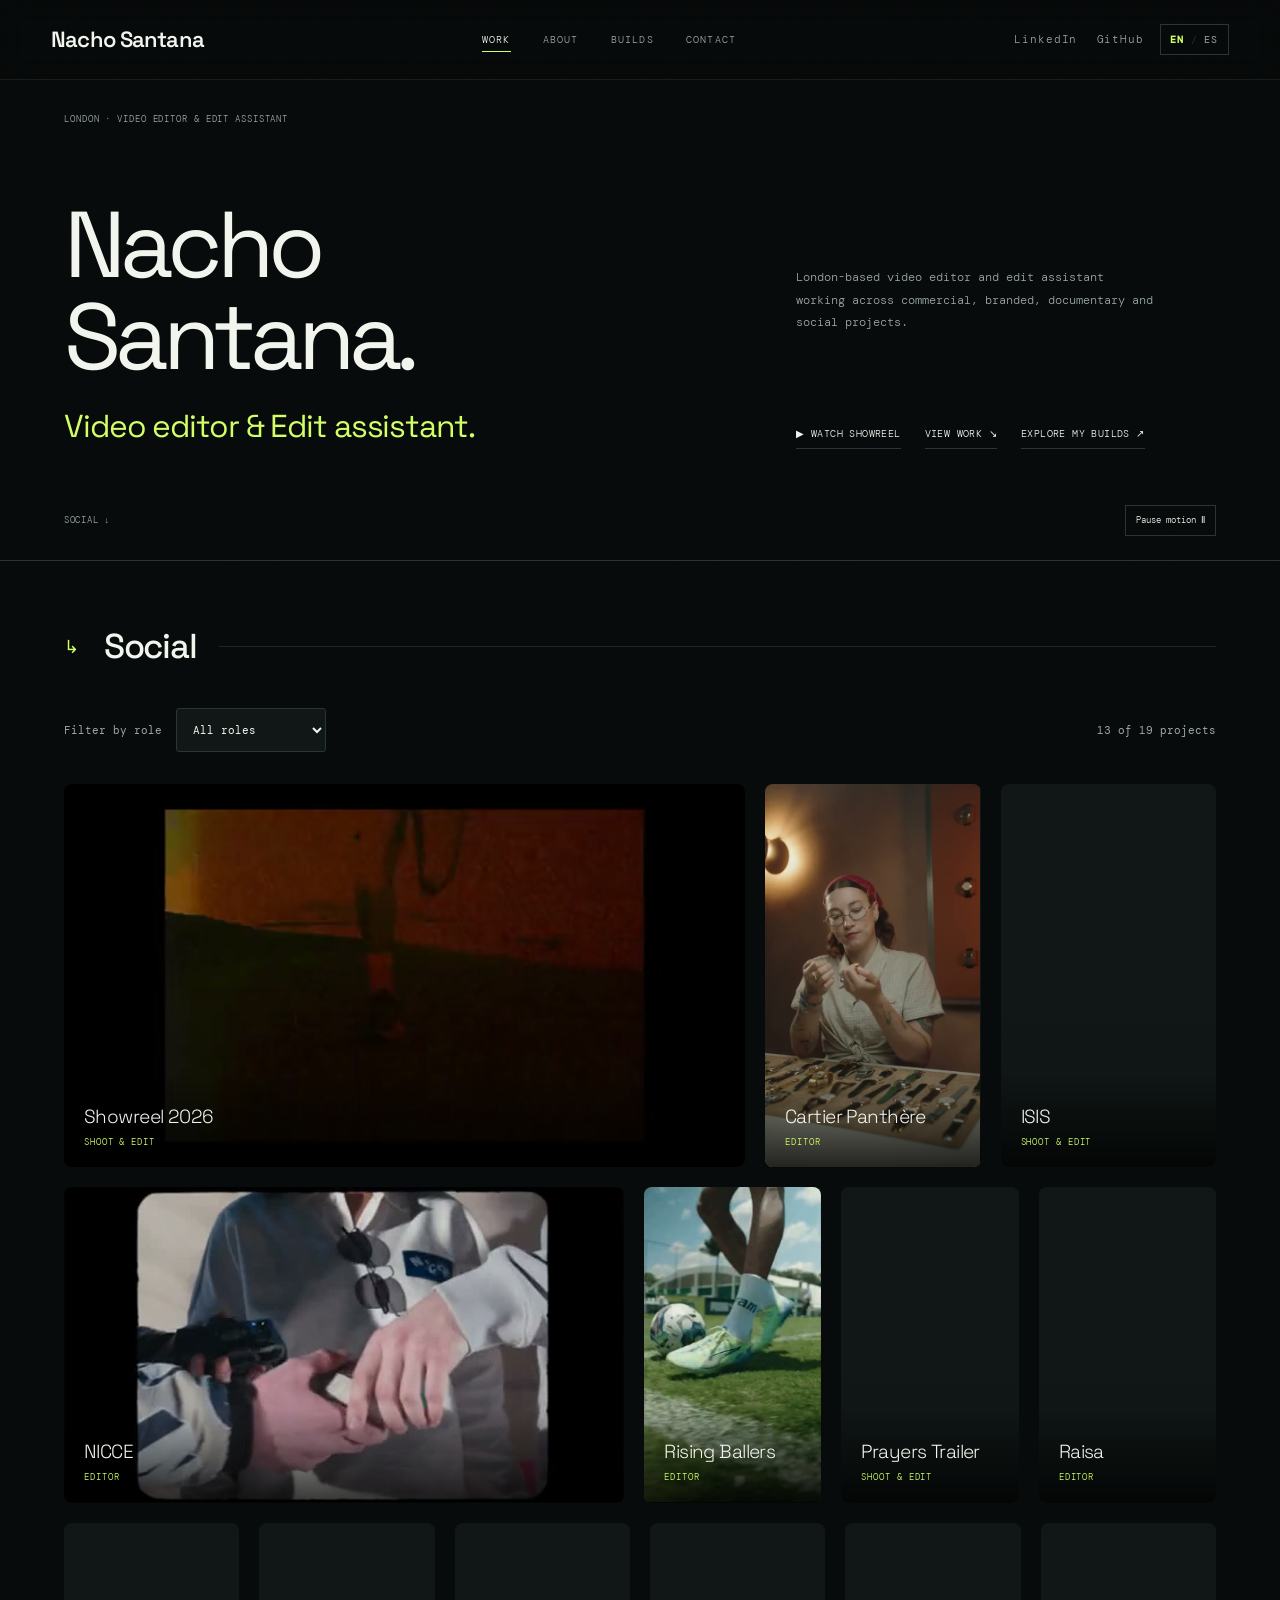
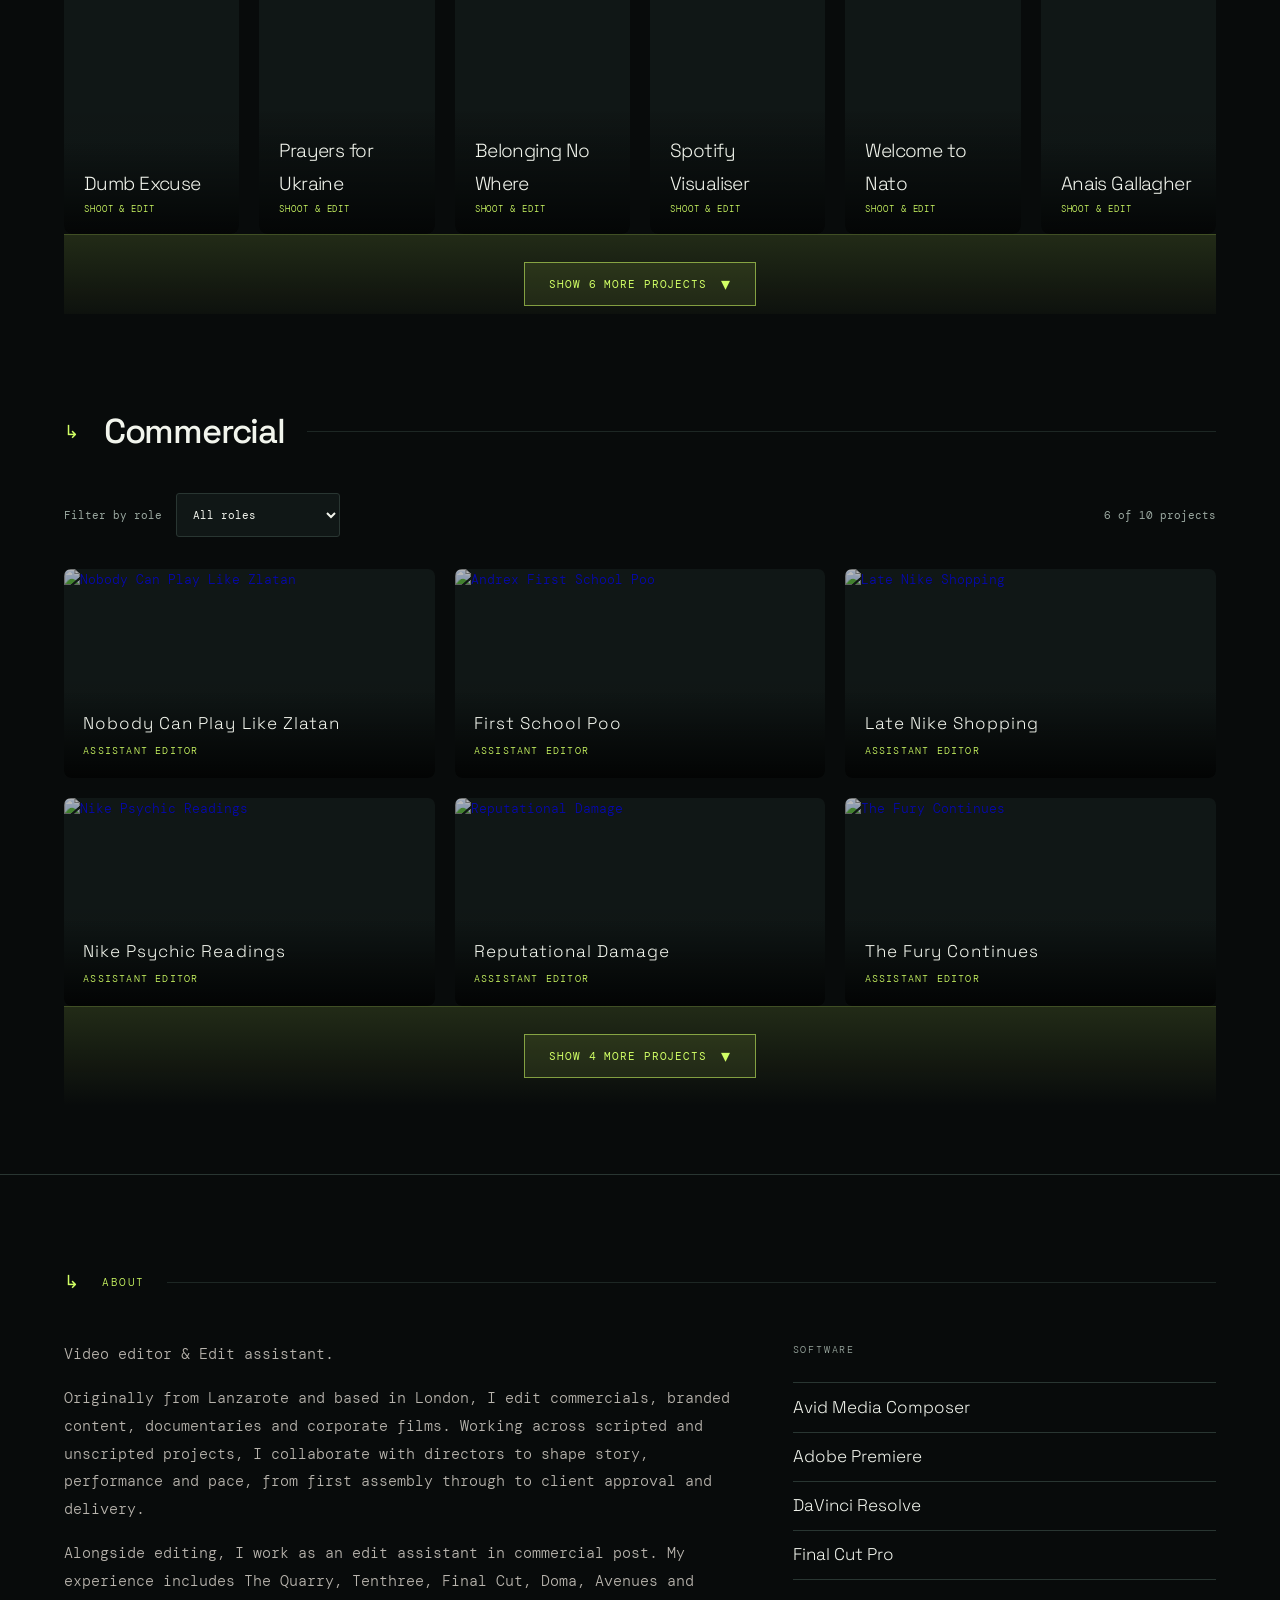
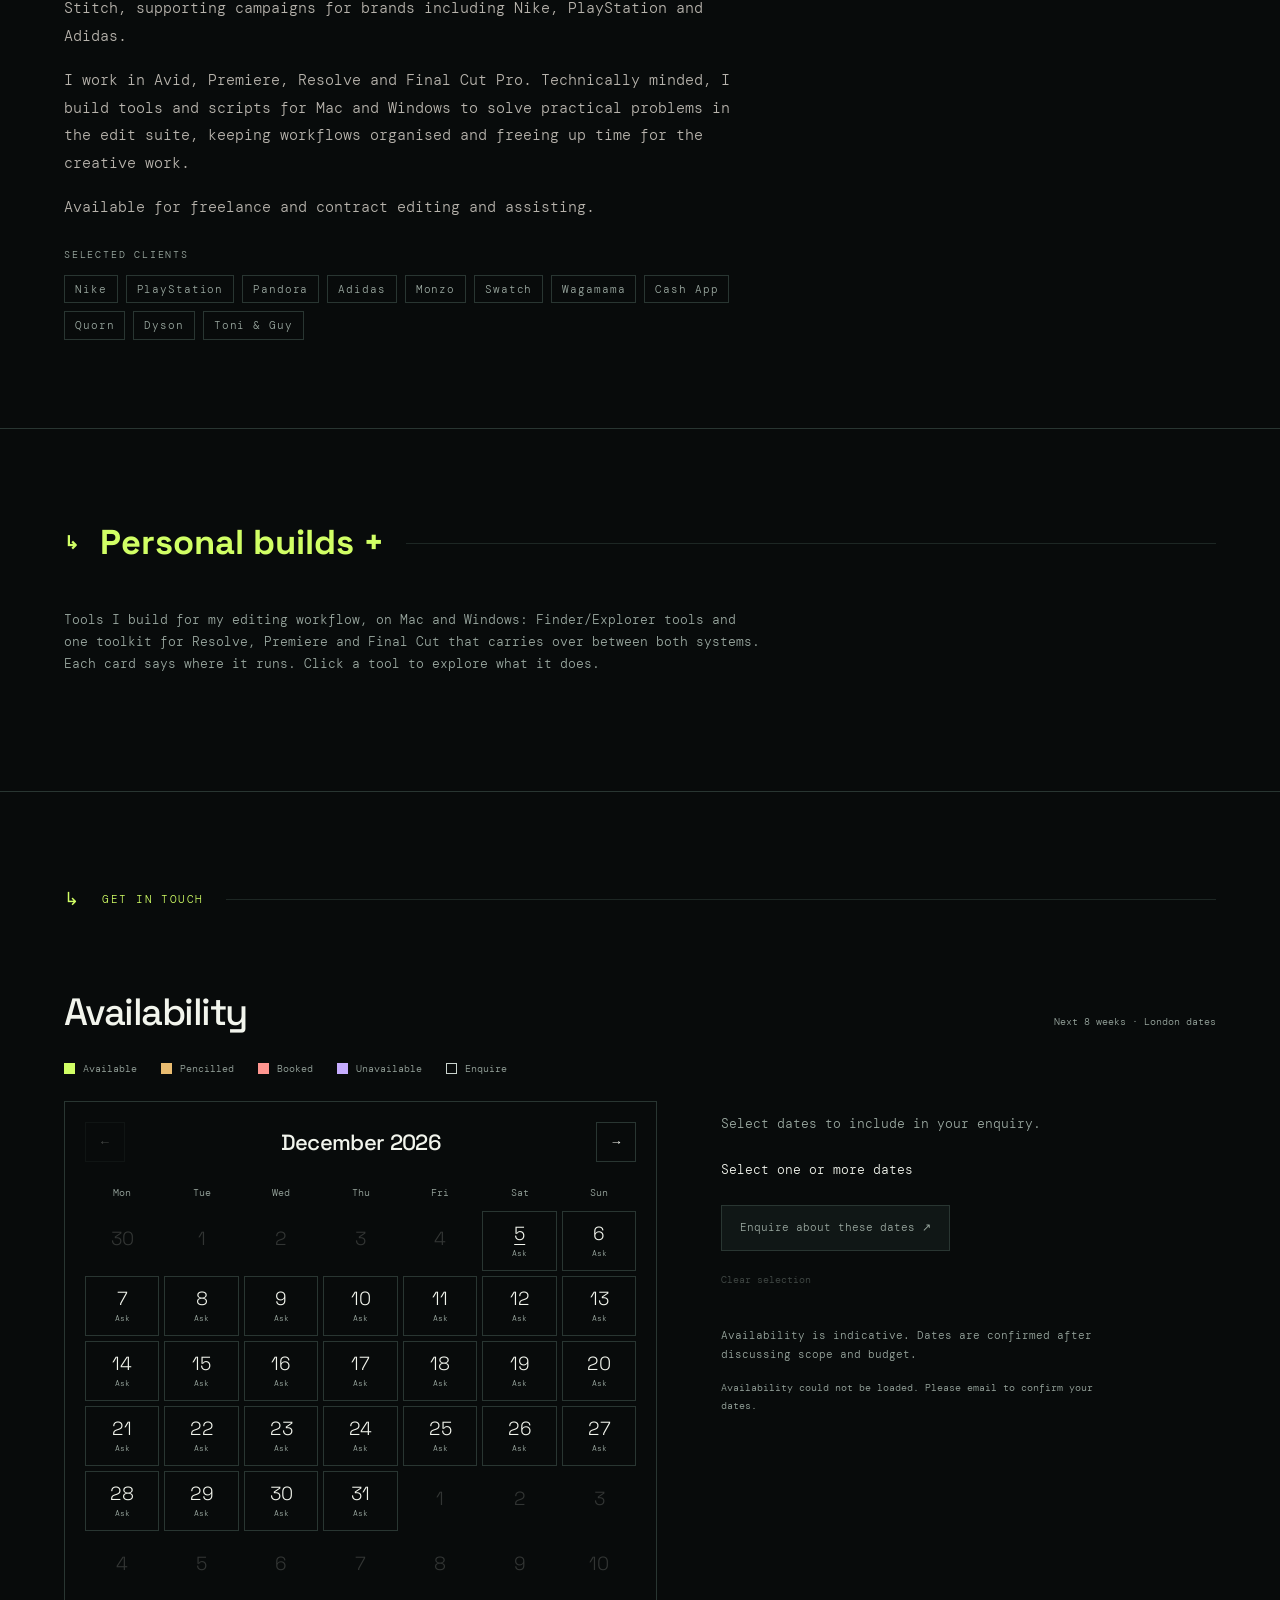
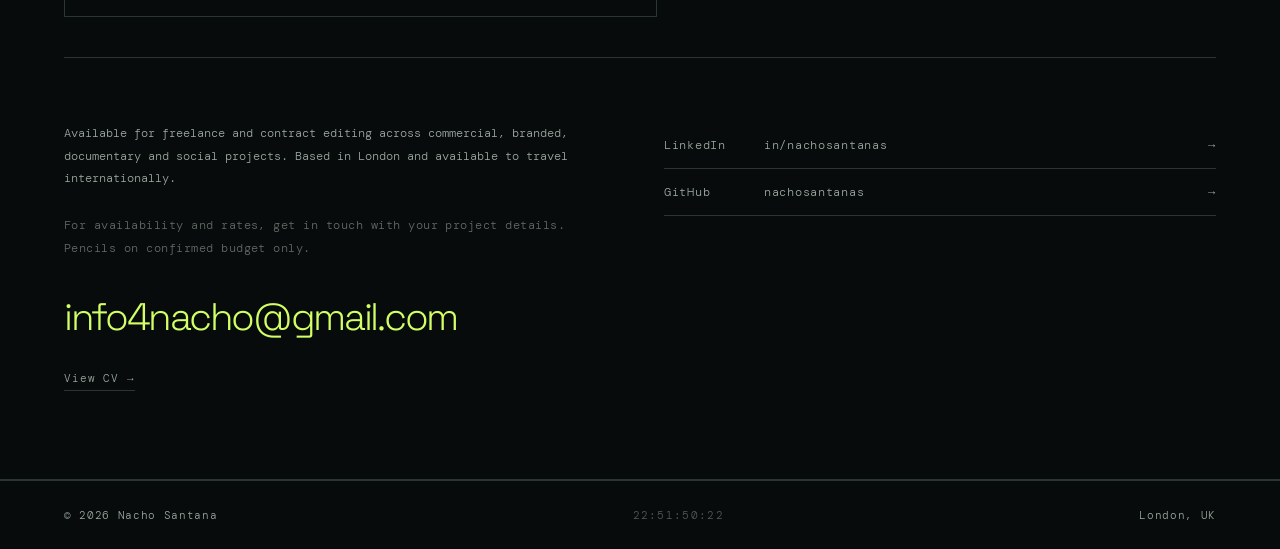
==== commit 6a6eb431: "Remove Tools & ecosystem; Personal builds stands alone, nav Tools becomes Builds Co-Authored-By: Cla" ====
--- a/index.html
+++ b/index.html
@@ -580,7 +580,7 @@
       </div>
     </div>
     <a href="#about" data-en="About" data-es="Sobre mí">About</a>
-    <a href="#tools" data-en="Tools" data-es="Herramientas">Tools</a>
+    <a href="#personalBuildsBlock" data-en="Builds" data-es="Desarrollos">Builds</a>
     <a href="#contact" data-en="Contact" data-es="Contacto">Contact</a>
   </div>
   <div class="nav-right" id="navRightWrap">
@@ -827,122 +827,6 @@
   </div>
 </div>
 
-<div class="section" id="tools">
-  <div class="section-label" style="display:flex;align-items:center;gap:0.6rem"><span data-en="Tools &amp; ecosystem" data-es="Herramientas y ecosistema">Tools &amp; ecosystem</span><span class="expand-all-hint" title="Click a category to expand it. Option/Alt-click to expand or collapse everything."><span class="key-symbol mac-key">⌥</span><span class="key-symbol win-key">Alt</span><span data-en="click to expand all" data-es="clic para expandir todo">click to expand all</span></span></div>
-  <div class="tools-categories reveal">
-    <div class="tool-cat">
-      <span class="tool-cat-label" onclick="toggleCategory(this, event)"><span data-en="Ecosystem &amp; utilities" data-es="Ecosistema y utilidades">Ecosystem &amp; utilities</span></span>
-      <span class="tool-subcat collapsible" id="subcat-transcoding-amp-encodingLabel" onclick="toggleSubcat('subcat-transcoding-amp-encoding', event)" data-en="Transcoding &amp; encoding" data-es="Transcodificación y codificación">Transcoding &amp; encoding</span>
-      <div class="subcat-content" id="subcat-transcoding-amp-encoding">
-      <span class="tool-name"><span class="tool-name-row">Shutter Encoder</span><span class="tool-desc" data-en="Free open-source transcoder. Converts any video or audio format via drag-and-drop." data-es="Transcodificador gratuito y de código abierto. Convierte cualquier formato de vídeo o audio arrastrando y soltando.">Free open-source transcoder. Converts any video or audio format via drag-and-drop.</span></span>
-      <span class="tool-name"><span class="tool-name-row">Compressor</span><span class="tool-desc" data-en="Apple's encoding tool. Batch export and delivery presets integrated with FCPX." data-es="Herramienta de codificación de Apple. Exportación por lotes y ajustes de entrega integrados con FCPX.">Apple's encoding tool. Batch export and delivery presets integrated with FCPX.</span></span>
-      <span class="tool-name"><span class="tool-name-row">EditReady</span><span class="tool-desc" data-en="Lightweight transcoder for camera originals. Quick conversion to ProRes or other edit codecs." data-es="Transcodificador ligero para originales de cámara. Conversión rápida a ProRes u otros códecs de edición.">Lightweight transcoder for camera originals. Quick conversion to ProRes or other edit codecs.</span></span>
-      </div>
-      <span class="tool-subcat collapsible" id="subcat-media-analysis-amp-monitoringLabel" onclick="toggleSubcat('subcat-media-analysis-amp-monitoring', event)" data-en="Media analysis &amp; monitoring" data-es="Análisis y monitorización de media">Media analysis &amp; monitoring</span>
-      <div class="subcat-content" id="subcat-media-analysis-amp-monitoring">
-      <span class="tool-name"><span class="tool-name-row">ScopeBox</span><span class="tool-desc" data-en="Real-time video scopes for Mac. Waveform, vectorscope, and histogram outside the NLE." data-es="Scopes de vídeo en tiempo real para Mac. Forma de onda, vectorscopio e histograma fuera del NLE.">Real-time video scopes for Mac. Waveform, vectorscope, and histogram outside the NLE.</span></span>
-      <span class="tool-name"><span class="tool-name-row">MediaInfo</span><span class="tool-desc" data-en="Reads technical metadata from any media file - codec, bitrate, timecode, colour space." data-es="Lee metadatos técnicos de cualquier archivo de media: códec, bitrate, timecode, espacio de color.">Reads technical metadata from any media file - codec, bitrate, timecode, colour space.</span></span>
-      <span class="tool-name"><span class="tool-name-row">ExifTool</span><span class="tool-desc" data-en="Command-line metadata reader and editor across hundreds of file types." data-es="Lector y editor de metadatos por línea de comandos para cientos de tipos de archivo.">Command-line metadata reader and editor across hundreds of file types.</span></span>
-      <span class="tool-name"><span class="tool-name-row">QTChange</span><span class="tool-desc" data-en="Edits QuickTime metadata - reel name, timecode, frame rate - without re-encoding." data-es="Edita metadatos de QuickTime (nombre de bobina, timecode, frame rate) sin recodificar.">Edits QuickTime metadata - reel name, timecode, frame rate - without re-encoding.</span></span>
-      <span class="tool-name"><span class="tool-name-row">Blackmagic Disk Speed Test</span><span class="tool-desc" data-en="Benchmarks disk read/write speed for high-res playback verification." data-es="Mide la velocidad de lectura/escritura del disco para verificar reproducción en alta resolución.">Benchmarks disk read/write speed for high-res playback verification.</span></span>
-      </div>
-      <span class="tool-subcat collapsible" id="subcat-fcp-utilitiesLabel" onclick="toggleSubcat('subcat-fcp-utilities', event)" data-en="FCP utilities" data-es="Utilidades de FCP">FCP utilities</span>
-      <div class="subcat-content" id="subcat-fcp-utilities">
-      <span class="tool-name"><span class="tool-name-row">XtoCC</span><span class="tool-desc" data-en="Converts FCPX XML to Premiere-readable XML for cross-app project migration." data-es="Convierte XML de FCPX a XML legible por Premiere para migrar proyectos entre aplicaciones.">Converts FCPX XML to Premiere-readable XML for cross-app project migration.</span></span>
-      <span class="tool-name"><span class="tool-name-row">SendToX</span><span class="tool-desc" data-en="Converts Premiere XML into FCPX, preserving timeline structure." data-es="Convierte XML de Premiere a FCPX conservando la estructura del timeline.">Converts Premiere XML into FCPX, preserving timeline structure.</span></span>
-      <span class="tool-name"><span class="tool-name-row">X2Pro5</span><span class="tool-desc" data-en="Exports FCPX timelines as AAF for Pro Tools audio handoff." data-es="Exporta timelines de FCPX como AAF para la entrega de audio a Pro Tools.">Exports FCPX timelines as AAF for Pro Tools audio handoff.</span></span>
-      <span class="tool-name"><span class="tool-name-row">Worx4 X</span><span class="tool-desc" data-en="FCPX utility suite - roles, list export, and audio lane management." data-es="Suite de utilidades para FCPX: roles, exportación de listas y gestión de pistas de audio.">FCPX utility suite - roles, list export, and audio lane management.</span></span>
-      <span class="tool-name"><span class="tool-name-row">Arctic</span><span class="tool-desc" data-en="FCPX library manager. Handles archiving, migration, and cleanup of project libraries." data-es="Gestor de librerías de FCPX. Archiva, migra y limpia librerías de proyectos.">FCPX library manager. Handles archiving, migration, and cleanup of project libraries.</span></span>
-      <span class="tool-name"><span class="tool-name-row">CommandPost </span><span class="tool-desc" data-en="FCPX automation - MIDI control, custom shortcuts, and batch actions." data-es="Automatización para FCPX: control MIDI, atajos personalizados y acciones por lotes.">FCPX automation - MIDI control, custom shortcuts, and batch actions.</span></span>
-      <span class="tool-name"><span class="tool-name-row">Shot Notes X</span><span class="tool-desc" data-en="Combines a CSV of on-set script supervisor or shot log notes with a Final Cut Pro XML, building a new event with fully searchable metadata." data-es="Combina un CSV de notas del script supervisor o del registro de planos con un XML de Final Cut Pro, generando un nuevo evento con metadatos completamente buscables.">Combines a CSV of on-set script supervisor or shot log notes with a Final Cut Pro XML, building a new event with fully searchable metadata.</span></span>
-      <span class="tool-name"><span class="tool-name-row">Make It RELINK</span><span class="tool-desc" data-en="Relinks &quot;impossible&quot; clips in FCP and Resolve by bypassing metadata mismatches like duration or audio channels." data-es="Relinkea clips &quot;imposibles&quot; en FCP y Resolve evitando discrepancias de metadatos como duración o canales de audio.">Relinks "impossible" clips in FCP and Resolve by bypassing metadata mismatches like duration or audio channels.</span></span>
-      <span class="tool-name"><span class="tool-name-row">Sync-N-Link X</span><span class="tool-desc" data-en="Batch-syncs dailies in FCPX by matching timecode, with auto-renamed audio roles and custom trim settings." data-es="Sincroniza dailies por lotes en FCPX emparejando timecode, con renombrado automático de roles de audio y ajustes de recorte personalizados.">Batch-syncs dailies in FCPX by matching timecode, with auto-renamed audio roles and custom trim settings.</span></span>
-      <span class="tool-name"><span class="tool-name-row">Production's Best Friend</span><span class="tool-desc" data-en="Turns an FCPX project into a clean Excel report - clips, roles, markers, effects and transitions for producers and post teams." data-es="Convierte un proyecto de FCPX en un informe limpio de Excel: clips, roles, marcadores, efectos y transiciones para productores y equipos de postproducción.">Turns an FCPX project into a clean Excel report - clips, roles, markers, effects and transitions for producers and post teams.</span></span>
-      <span class="tool-name"><span class="tool-name-row">Metaburner</span><span class="tool-desc" data-en="Burns timecode, clip name, and other metadata into the picture for FCPX viewing copies." data-es="Quema timecode, nombre de clip y otros metadatos sobre la imagen para copias de visionado de FCPX.">Burns timecode, clip name, and other metadata into the picture for FCPX viewing copies.</span></span>
-      <span class="tool-name"><span class="tool-name-row">EDL-X</span><span class="tool-desc" data-en="Generates CMX 3600 EDLs from FCPX XML for handoff to systems like DaVinci Resolve or Smoke." data-es="Genera EDLs CMX 3600 a partir de XML de FCPX para entregar a sistemas como DaVinci Resolve o Smoke.">Generates CMX 3600 EDLs from FCPX XML for handoff to systems like DaVinci Resolve or Smoke.</span></span>
-      </div>
-      <span class="tool-subcat collapsible" id="subcat-avid-media-managementLabel" onclick="toggleSubcat('subcat-avid-media-management', event)" data-en="Avid media management" data-es="Gestión de media en Avid">Avid media management</span>
-      <div class="subcat-content" id="subcat-avid-media-management">
-      <span class="tool-name"><span class="tool-name-row">MDVX</span><span class="tool-desc" data-en="Free file-system media manager for Avid. Organise and archive media across any drive or NEXIS storage." data-es="Gestor de media gratuito basado en sistema de archivos para Avid. Organiza y archiva media en cualquier disco o almacenamiento NEXIS.">Free file-system media manager for Avid. Organise and archive media across any drive or NEXIS storage.</span></span>
-      </div>
-      <span class="tool-subcat collapsible" id="subcat-ingest-amp-asset-managementLabel" onclick="toggleSubcat('subcat-ingest-amp-asset-management', event)" data-en="Ingest &amp; asset management" data-es="Ingest y gestión de assets">Ingest &amp; asset management</span>
-      <div class="subcat-content" id="subcat-ingest-amp-asset-management">
-      <span class="tool-name"><span class="tool-name-row">OffShoot Pro</span><span class="tool-desc" data-en="Card offload tool with checksum verification for secure camera media backup." data-es="Herramienta de descarga de tarjetas con verificación de checksum para copias de seguridad seguras de media de cámara.">Card offload tool with checksum verification for secure camera media backup.</span></span>
-      <span class="tool-name"><span class="tool-name-row">FoolCat Pro</span><span class="tool-desc" data-en="Media cataloguing and ingest with metadata, proxies, and stills databases." data-es="Catalogación e ingest de media con metadatos, proxies y bases de datos de fotogramas fijos.">Media cataloguing and ingest with metadata, proxies, and stills databases.</span></span>
-      <span class="tool-name"><span class="tool-name-row">Kyno</span><span class="tool-desc" data-en="Browse, log, transcode, and deliver camera media with full metadata tagging." data-es="Explora, cataloga, transcodifica y entrega media de cámara con etiquetado completo de metadatos.">Browse, log, transcode, and deliver camera media with full metadata tagging.</span></span>
-      <span class="tool-name"><span class="tool-name-row">Wave Agent</span><span class="tool-desc" data-en="Reads and edits BWF metadata - scene, take, track names - in production .wav files." data-es="Lee y edita metadatos BWF (escena, toma, nombres de pista) en archivos .wav de producción.">Reads and edits BWF metadata - scene, take, track names - in production .wav files.</span></span>
-      </div>
-      <span class="tool-subcat collapsible" id="subcat-dialogue-amp-scriptLabel" onclick="toggleSubcat('subcat-dialogue-amp-script', event)" data-en="Dialogue &amp; script" data-es="Diálogo y guion">Dialogue &amp; script</span>
-      <div class="subcat-content" id="subcat-dialogue-amp-script">
-      <span class="tool-name"><span class="tool-name-row">Avid ScriptSync</span><span class="tool-desc" data-en="Links script text to timeline clips. Navigate footage by clicking script lines." data-es="Vincula el texto del guion con los clips del timeline. Navega por el metraje haciendo clic en las líneas del guion.">Links script text to timeline clips. Navigate footage by clicking script lines.</span></span>
-      </div>
-      <span class="tool-subcat collapsible" id="subcat-file-amp-systemLabel" onclick="toggleSubcat('subcat-file-amp-system', event)" data-en="File &amp; system" data-es="Archivos y sistema">File &amp; system</span>
-      <div class="subcat-content" id="subcat-file-amp-system">
-      <span class="tool-name"><span class="tool-name-row">Keyboard Maestro</span><span class="tool-desc" data-en="Mac automation via hotkeys. Speeds up repetitive editorial tasks across any app." data-es="Automatización para Mac mediante atajos de teclado. Acelera tareas editoriales repetitivas en cualquier aplicación.">Mac automation via hotkeys. Speeds up repetitive editorial tasks across any app.</span></span>
-      <span class="tool-name"><span class="tool-name-row">ChronoSync</span><span class="tool-desc" data-en="Mac backup and file sync app. Incremental, bootable, and scheduled backups for safeguarding project media." data-es="Aplicación de backup y sincronización de archivos para Mac. Backups incrementales, de arranque y programados para proteger el media del proyecto.">Mac backup and file sync app. Incremental, bootable, and scheduled backups for safeguarding project media.</span></span>
-      <span class="tool-name"><span class="tool-name-row">Name Wrangler</span><span class="tool-desc" data-en="Batch file renaming with rules, sequences, and metadata substitutions." data-es="Renombrado de archivos por lotes con reglas, secuencias y sustituciones de metadatos.">Batch file renaming with rules, sequences, and metadata substitutions.</span></span>
-      <span class="tool-name"><span class="tool-name-row">BBEdit</span><span class="tool-desc" data-en="Pro text editor for Mac. Inspect and edit EDLs, XMLs, and CSVs." data-es="Editor de texto profesional para Mac. Inspecciona y edita EDLs, XMLs y CSVs.">Pro text editor for Mac. Inspect and edit EDLs, XMLs, and CSVs.</span></span>
-      <span class="tool-name"><span class="tool-name-row">VisualDiffer</span><span class="tool-desc" data-en="Side-by-side file comparison. Useful for checking EDL or XML revisions." data-es="Comparación de archivos lado a lado. Útil para revisar cambios en EDLs o XMLs.">Side-by-side file comparison. Useful for checking EDL or XML revisions.</span></span>
-      <span class="tool-name"><span class="tool-name-row">EasyFind</span><span class="tool-desc" data-en="Fast file search without indexing. Good for locating media on external drives." data-es="Búsqueda rápida de archivos sin indexación. Ideal para localizar media en discos externos.">Fast file search without indexing. Good for locating media on external drives.</span></span>
-      <span class="tool-name"><span class="tool-name-row">Post Haste</span><span class="tool-desc" data-en="Creates consistent project folder structures from templates on every job." data-es="Crea estructuras de carpetas de proyecto coherentes a partir de plantillas en cada trabajo.">Creates consistent project folder structures from templates on every job.</span></span>
-      <span class="tool-name"><span class="tool-name-row">Tuxera Disk Manager</span><span class="tool-desc" data-en="Full read/write access to NTFS drives on Mac. Essential for Windows media." data-es="Acceso completo de lectura/escritura a discos NTFS en Mac. Esencial para media de Windows.">Full read/write access to NTFS drives on Mac. Essential for Windows media.</span></span>
-      <span class="tool-name"><span class="tool-name-row">FileSync</span><span class="tool-desc" data-en="Syncs folders between locations for project and media backups." data-es="Sincroniza carpetas entre ubicaciones para copias de seguridad de proyectos y media.">Syncs folders between locations for project and media backups.</span></span>
-      </div>
-    </div>
-    <div class="tool-cat">
-      <span class="tool-cat-label" onclick="toggleCategory(this, event)"><span data-en="Post-production infrastructure" data-es="Infraestructura de postproducción">Post-production infrastructure</span></span>
-      <span class="tool-subcat collapsible" id="subcat-collaboration-amp-versioningLabel" onclick="toggleSubcat('subcat-collaboration-amp-versioning', event)" data-en="Collaboration &amp; versioning" data-es="Colaboración y versionado">Collaboration &amp; versioning</span>
-      <div class="subcat-content" id="subcat-collaboration-amp-versioning">
-      <span class="tool-name"><span class="tool-name-row">PostLab Pro</span><span class="tool-desc" data-en="Cloud collaboration for Avid, Premiere, Resolve, and FCPX. Remote project check-in/out." data-es="Colaboración en la nube para Avid, Premiere, Resolve y FCPX. Check-in/check-out remoto de proyectos.">Cloud collaboration for Avid, Premiere, Resolve, and FCPX. Remote project check-in/out.</span></span>
-      <span class="tool-name"><span class="tool-name-row">Mimiq</span><span class="tool-desc" data-en="Mirrors Avid NEXIS over the internet for remote shared-storage access." data-es="Replica Avid NEXIS a través de internet para acceso remoto a almacenamiento compartido.">Mirrors Avid NEXIS over the internet for remote shared-storage access.</span></span>
-      <span class="tool-name"><span class="tool-name-row">EditShare</span><span class="tool-desc" data-en="Networked shared storage and production management for post teams." data-es="Almacenamiento compartido en red y gestión de producción para equipos de postproducción.">Networked shared storage and production management for post teams.</span></span>
-      <span class="tool-name"><span class="tool-name-row">Avid NEXIS</span><span class="tool-desc" data-en="Industry-standard shared storage for large Avid team workflows." data-es="Almacenamiento compartido estándar del sector para flujos de trabajo con grandes equipos en Avid.">Industry-standard shared storage for large Avid team workflows.</span></span>
-      <span class="tool-name"><span class="tool-name-row">Avid Interplay</span><span class="tool-desc" data-en="Asset management and workflow system for shared Avid environments. Tracks media, bins, and versions across a whole team in real time." data-es="Sistema de gestión de assets y flujo de trabajo para entornos compartidos de Avid. Rastrea media, bins y versiones de todo el equipo en tiempo real.">Asset management and workflow system for shared Avid environments. Tracks media, bins, and versions across a whole team in real time.</span></span>
-      </div>
-      <span class="tool-subcat collapsible" id="subcat-delivery-amp-transferLabel" onclick="toggleSubcat('subcat-delivery-amp-transfer', event)" data-en="Delivery &amp; transfer" data-es="Entrega y transferencia">Delivery &amp; transfer</span>
-      <div class="subcat-content" id="subcat-delivery-amp-transfer">
-      <span class="tool-name"><span class="tool-name-row">Aspera</span><span class="tool-desc" data-en="IBM's high-speed transfer protocol for massive media files. Industry standard for broadcast and studio delivery." data-es="Protocolo de transferencia de alta velocidad de IBM para archivos de media de gran tamaño. Estándar del sector para entregas de broadcast y estudios.">IBM's high-speed transfer protocol for massive media files. Industry standard for broadcast and studio delivery.</span></span>
-      <span class="tool-name"><span class="tool-name-row">MASV</span><span class="tool-desc" data-en="High-speed large file transfers with no size limits." data-es="Transferencias de archivos grandes a alta velocidad sin límite de tamaño.">High-speed large file transfers with no size limits.</span></span>
-      <span class="tool-name"><span class="tool-name-row">Media Shuttle</span><span class="tool-desc" data-en="Signiant's enterprise transfer platform for broadcasters and post houses." data-es="Plataforma de transferencia empresarial de Signiant para broadcasters y casas de postproducción.">Signiant's enterprise transfer platform for broadcasters and post houses.</span></span>
-      <span class="tool-name"><span class="tool-name-row">WireDrive</span><span class="tool-desc" data-en="Secure file sharing and review platform used by advertising agencies." data-es="Plataforma segura de revisión y compartición de archivos utilizada por agencias de publicidad.">Secure file sharing and review platform used by advertising agencies.</span></span>
-      <span class="tool-name"><span class="tool-name-row">Frame.io</span><span class="tool-desc" data-en="Video review platform. Clients leave timestamped comments directly on the cut." data-es="Plataforma de revisión de vídeo. Los clientes dejan comentarios con marca de tiempo directamente sobre el montaje.">Video review platform. Clients leave timestamped comments directly on the cut.</span></span>
-      <span class="tool-name"><span class="tool-name-row">Media Silo</span><span class="tool-desc" data-en="Cloud review and asset management with proxy playback and version control." data-es="Revisión en la nube y gestión de assets con reproducción de proxies y control de versiones.">Cloud review and asset management with proxy playback and version control.</span></span>
-      <span class="tool-name"><span class="tool-name-row">ClearCast</span><span class="tool-desc" data-en="UK broadcast clearance system. Required before any ad airs on commercial TV." data-es="Sistema de autorización de emisión en el Reino Unido. Obligatorio antes de emitir cualquier anuncio en TV comercial.">UK broadcast clearance system. Required before any ad airs on commercial TV.</span></span>
-      </div>
-      <span class="tool-subcat collapsible" id="subcat-production-organisationLabel" onclick="toggleSubcat('subcat-production-organisation', event)" data-en="Production organisation" data-es="Organización de producción">Production organisation</span>
-      <div class="subcat-content" id="subcat-production-organisation">
-      <span class="tool-name"><span class="tool-name-row">Ceta</span><span class="tool-desc" data-en="Production management for film and TV." data-es="Gestión de producción para cine y televisión.">Production management for film and TV.</span></span>
-      <span class="tool-name"><span class="tool-name-row">Farmer's Wife</span><span class="tool-desc" data-en="Schedule, manage, and collaborate. Resource tracking and project lifecycle management for media and post-production teams." data-es="Planifica, gestiona y colabora. Seguimiento de recursos y gestión del ciclo de vida de proyectos para equipos de media y postproducción.">Schedule, manage, and collaborate. Resource tracking and project lifecycle management for media and post-production teams.</span></span>
-      </div>
-    </div>
-    <div class="tool-cat">
-      <span class="tool-cat-label" onclick="toggleCategory(this, event)"><span data-en="Plugins &amp; extensions" data-es="Plugins y extensiones">Plugins &amp; extensions</span></span>
-      <span class="tool-subcat collapsible" id="subcat-workflow-amp-organisationLabel" onclick="toggleSubcat('subcat-workflow-amp-organisation', event)" data-en="Workflow &amp; organisation" data-es="Flujo de trabajo y organización">Workflow &amp; organisation</span>
-      <div class="subcat-content" id="subcat-workflow-amp-organisation">
-      <span class="tool-name"><span class="tool-name-row">Excalibur </span><span class="tool-desc" data-en="Batch operations, sequence tools, and workflow automation for Premiere." data-es="Operaciones por lotes, herramientas de secuencia y automatización de flujo de trabajo para Premiere.">Batch operations, sequence tools, and workflow automation for Premiere.</span></span>
-      <span class="tool-name"><span class="tool-name-row">Grave Robber </span><span class="tool-desc" data-en="Extracts and rebuilds sequences from other Premiere projects." data-es="Extrae y reconstruye secuencias de otros proyectos de Premiere.">Extracts and rebuilds sequences from other Premiere projects.</span></span>
-      <span class="tool-name"><span class="tool-name-row">Dagger </span><span class="tool-desc" data-en="Sequence and project management - duplicate, lock, and organise at scale." data-es="Gestión de secuencias y proyectos: duplica, bloquea y organiza a gran escala.">Sequence and project management - duplicate, lock, and organise at scale.</span></span>
-      <span class="tool-name"><span class="tool-name-row">Watchtower </span><span class="tool-desc" data-en="Monitors for offline media and broken links before delivery." data-es="Detecta media offline y enlaces rotos antes de la entrega.">Monitors for offline media and broken links before delivery.</span></span>
-      </div>
-      <span class="tool-subcat collapsible" id="subcat-metadata-amp-namingLabel" onclick="toggleSubcat('subcat-metadata-amp-naming', event)" data-en="Metadata &amp; naming" data-es="Metadatos y nomenclatura">Metadata &amp; naming</span>
-      <div class="subcat-content" id="subcat-metadata-amp-naming">
-      <span class="tool-name"><span class="tool-name-row">iXML Renamer </span><span class="tool-desc" data-en="Reads iXML from sound recorders and renames Premiere clips - scene, take, track." data-es="Lee iXML de grabadoras de sonido y renombra clips de Premiere: escena, toma, pista.">Reads iXML from sound recorders and renames Premiere clips - scene, take, track.</span></span>
-      <span class="tool-name"><span class="tool-name-row">ALE Metadata Toolkit </span><span class="tool-desc" data-en="Imports Avid ALE metadata into Premiere clips. Bridges Avid and Premiere workflows." data-es="Importa metadatos ALE de Avid en clips de Premiere. Conecta los flujos de trabajo de Avid y Premiere.">Imports Avid ALE metadata into Premiere clips. Bridges Avid and Premiere workflows.</span></span>
-      <span class="tool-name"><span class="tool-name-row">Batch Rename </span><span class="tool-desc" data-en="Bulk renaming for Premiere clips and sequences using custom patterns - Premiere's answer to Avid's Bulk Rename." data-es="Renombrado masivo de clips y secuencias en Premiere con patrones personalizados; el equivalente en Premiere al Bulk Rename de Avid.">Bulk renaming for Premiere clips and sequences using custom patterns - Premiere's answer to Avid's Bulk Rename.</span></span>
-      </div>
-      <span class="tool-subcat collapsible" id="subcat-effects-amp-finishingLabel" onclick="toggleSubcat('subcat-effects-amp-finishing', event)" data-en="Effects &amp; finishing" data-es="Efectos y acabado">Effects &amp; finishing</span>
-      <div class="subcat-content" id="subcat-effects-amp-finishing">
-      <span class="tool-name"><span class="tool-name-row">ReelSmart Motion Blur (RSMB) </span><span class="tool-desc" data-en="Adds realistic motion blur to footage in post. Standard in commercial VFX work - available as a bundle for Avid, Premiere, and Resolve." data-es="Añade motion blur realista al metraje en postproducción. Estándar en VFX para comerciales; disponible como bundle para Avid, Premiere y Resolve.">Adds realistic motion blur to footage in post. Standard in commercial VFX work - available as a bundle for Avid, Premiere, and Resolve.</span></span>
-      <span class="tool-name"><span class="tool-name-row">BLend-X </span><span class="tool-desc" data-en="Extends Avid's compositing and blending options for titles and layer mixing." data-es="Amplía las opciones de composición y mezcla de Avid para títulos y combinación de capas.">Extends Avid's compositing and blending options for titles and layer mixing.</span></span>
-      <span class="tool-name"><span class="tool-name-row">FilmConvert Nitrate </span><span class="tool-desc" data-en="Film stock emulation plugin for Premiere - authentic film colour, halation, and grain." data-es="Plugin de emulación de negativos de cine para Premiere: color, halación y grano fílmico auténticos.">Film stock emulation plugin for Premiere - authentic film colour, halation, and grain.</span></span>
-      <span class="tool-name"><span class="tool-name-row">Nobe Display </span><span class="tool-desc" data-en="Resolve plugin for real-time video output to an external monitor during colour and finishing work." data-es="Plugin de Resolve para salida de vídeo en tiempo real a un monitor externo durante el etalonaje y el acabado.">Resolve plugin for real-time video output to an external monitor during colour and finishing work.</span></span>
-      <span class="tool-name"><span class="tool-name-row">Captioneer </span><span class="tool-desc" data-en="Imports SRT files and auto-positions captions across Premiere sequences." data-es="Importa archivos SRT y posiciona automáticamente los subtítulos en secuencias de Premiere.">Imports SRT files and auto-positions captions across Premiere sequences.</span></span>
-      </div>
-    </div>
-  </div>
-</div>
-
-
 <section class="section personal-builds-block" id="personalBuildsBlock">
 <h2 class="section-label"><button type="button" id="personal-projects" onclick="togglePersonalBuilds()" aria-expanded="false" aria-controls="personalBuildsContent" data-en="Personal builds +" data-es="Desarrollos propios +">Personal builds +</button></h2>
 <p class="builds-intro" data-en="Tools I build for my editing workflow, on Mac and Windows: Finder/Explorer tools and one toolkit for Resolve, Premiere and Final Cut that carries over between both systems. Each card says where it runs. Click a tool to explore what it does." data-es="Herramientas que desarrollo para mi trabajo de montaje, en Mac y Windows: herramientas para Finder/Explorer y un toolkit para Resolve, Premiere y Final Cut que pasa de un sistema a otro. Cada tarjeta indica dónde funciona. Haz clic para conocer cada una.">Tools I build for my editing workflow, on Mac and Windows: Finder/Explorer tools and one toolkit for Resolve, Premiere and Final Cut that carries over between both systems. Each card says where it runs. Click a tool to explore what it does.</p>
@@ -1004,7 +888,7 @@
 </footer>
 
 <script>
-  const sections = ['work','commercial','about','tools','contact'].map(id => document.getElementById(id));
+  const sections = ['work','commercial','about','personalBuildsBlock','contact'].map(id => document.getElementById(id));
   const navLinks = document.querySelectorAll('.nav-links a');
 
   function setActive(id) {
@@ -1220,7 +1104,7 @@
   window.addEventListener('load', updateActiveNav);
 
   // Give all work links the same sticky-nav clearance.
-  document.querySelectorAll('a[href="#work"],a[href="#commercial"],a[href="#about"],a[href="#tools"],a[href="#contact"]').forEach(a => {
+  document.querySelectorAll('a[href="#work"],a[href="#commercial"],a[href="#about"],a[href="#personalBuildsBlock"],a[href="#contact"]').forEach(a => {
     a.addEventListener('click', e => {
       const target=document.querySelector(a.getAttribute('href'));
       if(!target)return;
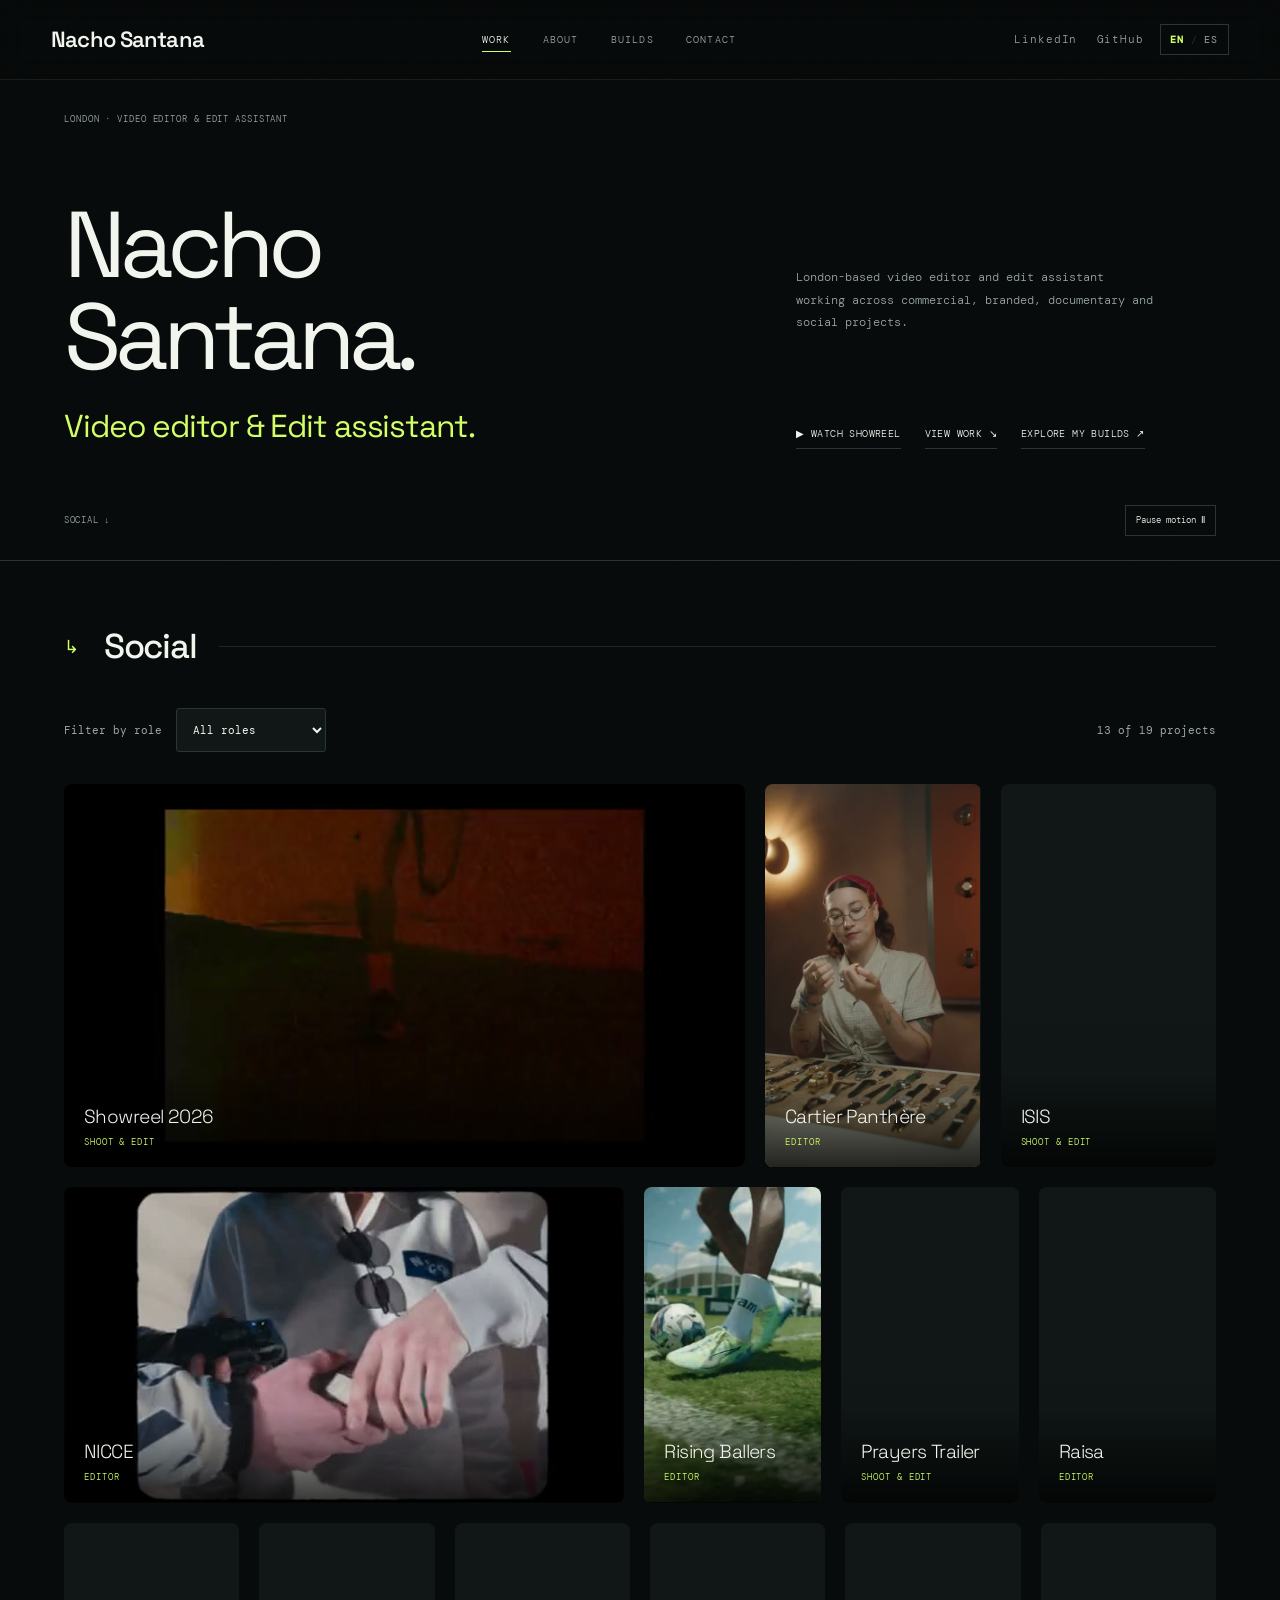
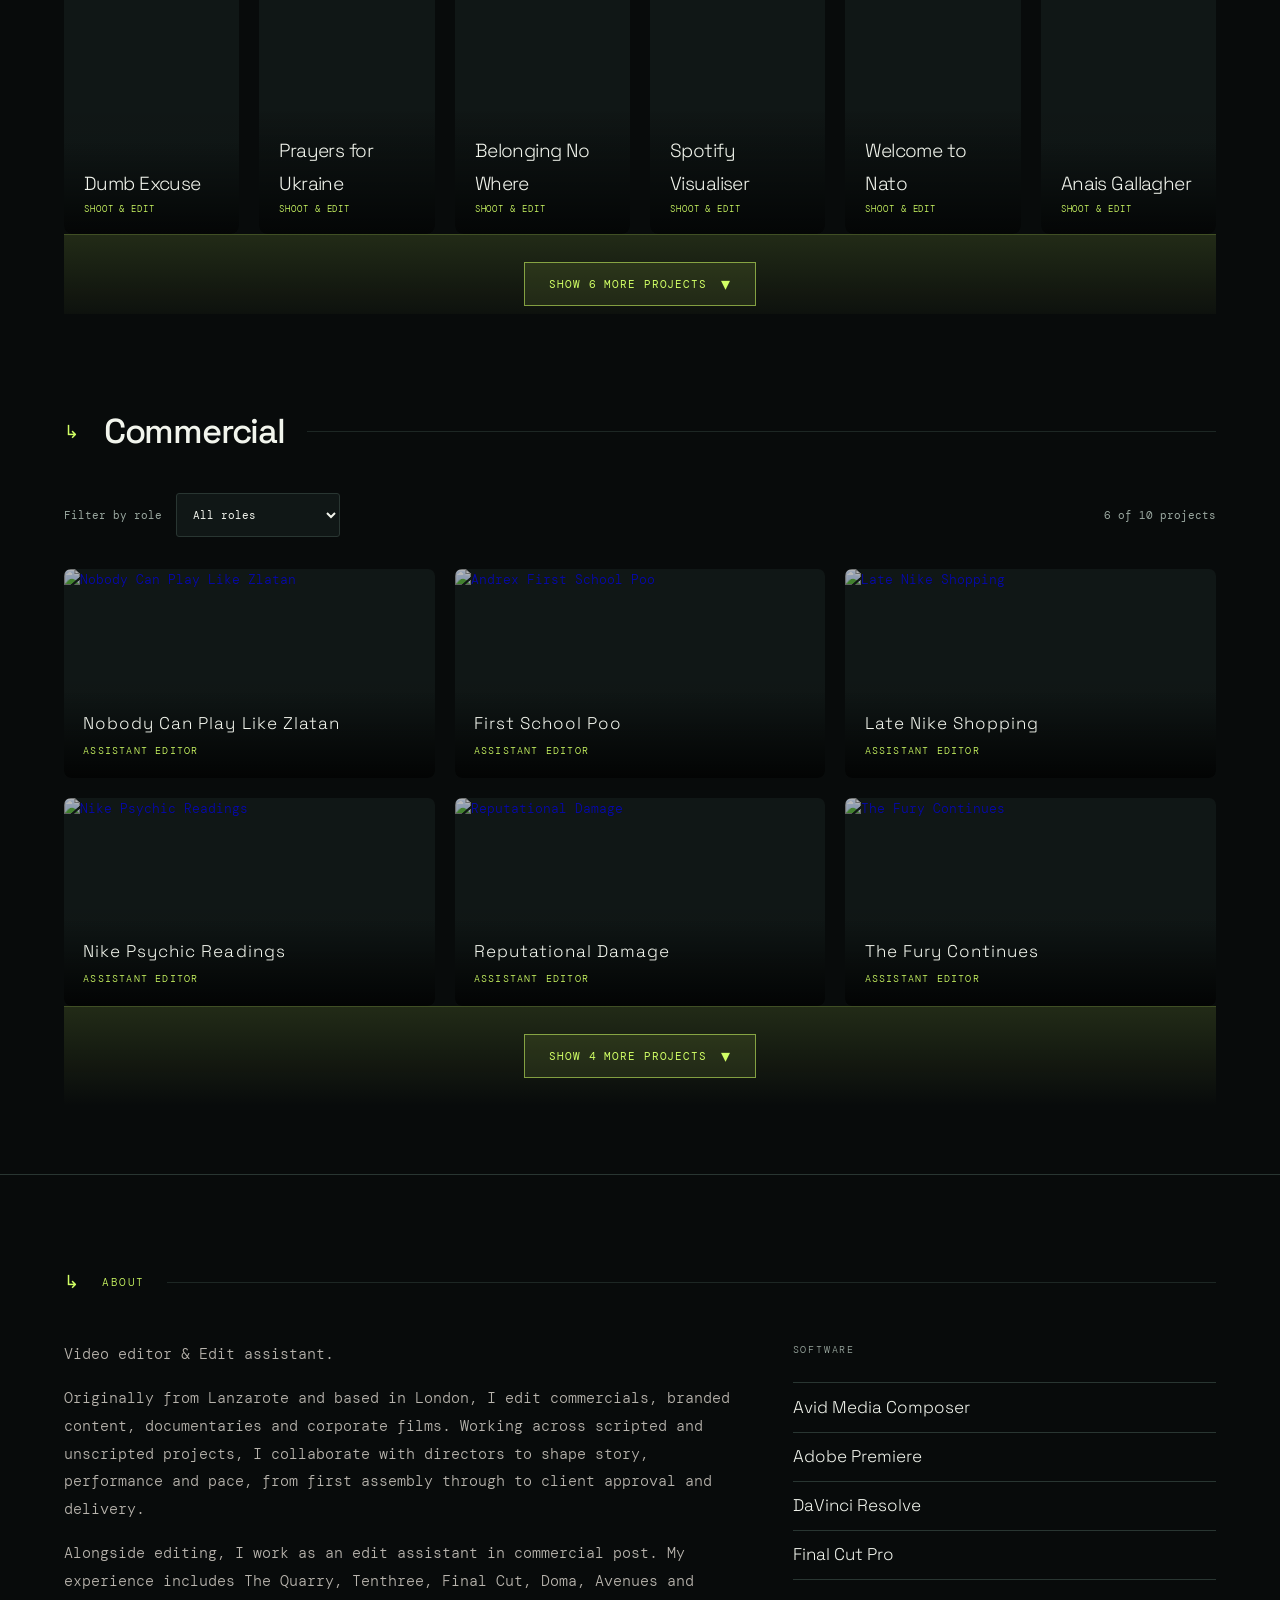
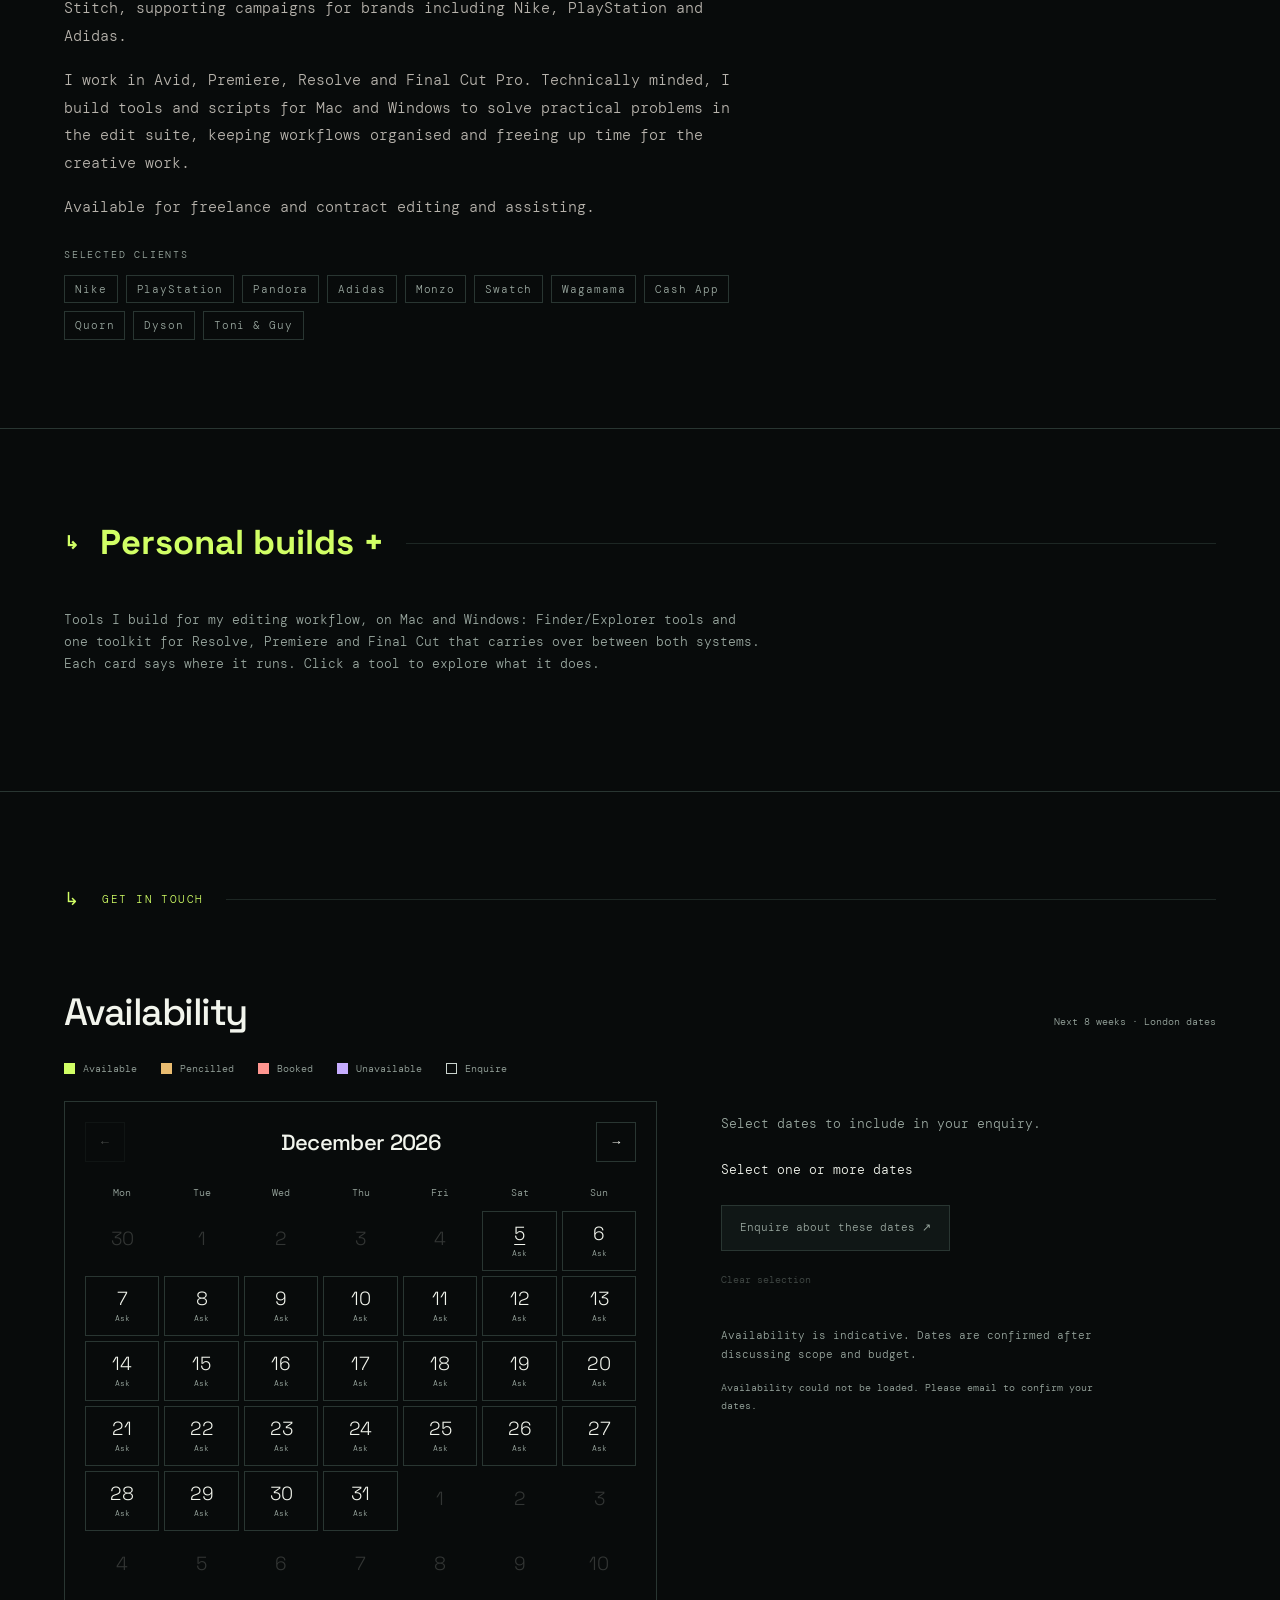
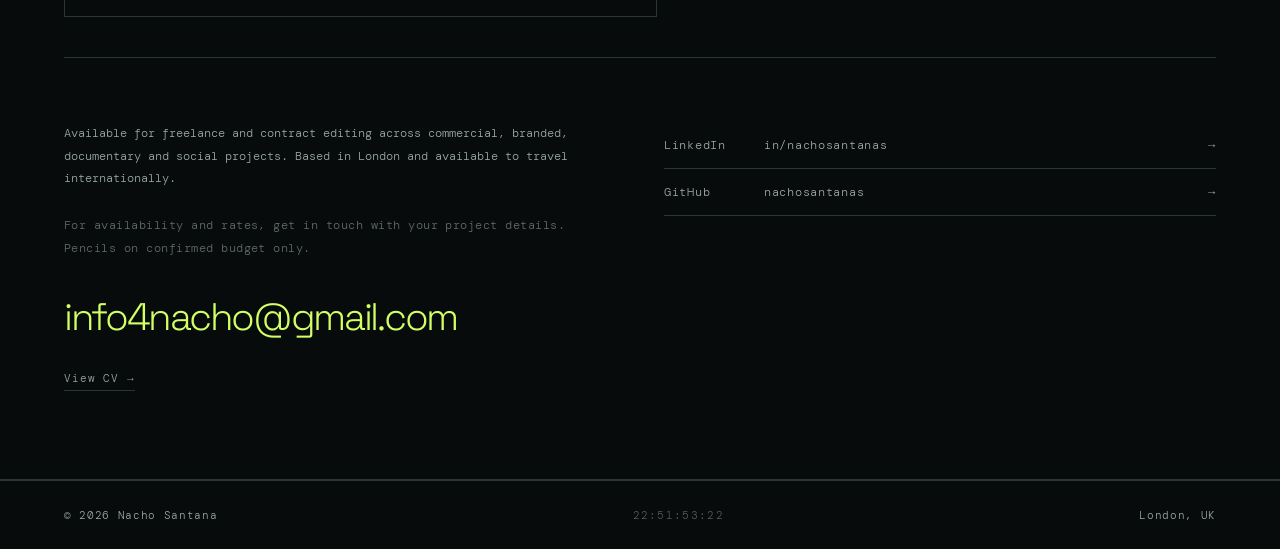
==== commit 04f7eb32: "Link to XSync private beta from portfolio Builds" ====
--- a/index.html
+++ b/index.html
@@ -850,6 +850,9 @@
 <details class="build-card" id="build-toolkit-setup"><summary><img src="assets/builds/toolkit-setup.png" width="56" height="56" alt="" loading="lazy"><span>Mac and Windows setup</span><span class="build-expand" aria-hidden="true">+</span></summary><p data-en="One toolkit, set up the same way on a Mac or a Windows edit machine, so everything carries over between them: Resolve tools, the Premiere panel, keyboard presets, macros, Stream Deck profiles and encoder presets. It previews changes and backs up what it replaces." data-es="Un solo toolkit que se instala igual en un equipo de montaje Mac o Windows, así que todo pasa de uno a otro: herramientas de Resolve, el panel de Premiere, atajos de teclado, macros, perfiles de Stream Deck y presets de codificación. Muestra los cambios antes y guarda copia de lo que sustituye.">One toolkit, set up the same way on a Mac or a Windows edit machine, so everything carries over between them: Resolve tools, the Premiere panel, keyboard presets, macros, Stream Deck profiles and encoder presets. It previews changes and backs up what it replaces.</p><a href="https://github.com/nachosantanas/finder-tools#mac-and-windows-setup" target="_blank" rel="noopener" data-en="Read about this tool ↗" data-es="Información de la herramienta ↗">Read about this tool ↗</a></details></div>
 <p class="builds-note" data-en="Documentation and icons only. These tools are part of my personal setup; no app downloads or source code are published here." data-es="Solo documentación e iconos. Estas herramientas forman parte de mi configuración personal; aquí no se publican descargas ni código fuente.">Documentation and icons only. These tools are part of my personal setup; no app downloads or source code are published here.</p>
 <a class="builds-repo" href="https://github.com/nachosantanas/finder-tools" target="_blank" rel="noopener" data-en="Explore the full catalogue on GitHub ↗" data-es="Explora el catálogo completo en GitHub ↗">Explore the full catalogue on GitHub ↗</a>
+<h3 class="builds-subhead">XSync</h3>
+<p class="builds-intro" data-en="Sync camera footage with production sound for Final Cut Pro. Private beta for Apple Silicon Macs." data-es="Sincroniza imagen y sonido directo para Final Cut Pro. Beta privada para Mac con Apple Silicon.">Sync camera footage with production sound for Final Cut Pro. Private beta for Apple Silicon Macs.</p>
+<a class="builds-repo" href="/xsync/" data-es-href="/xsync/?lang=es" data-en="Open the XSync beta page" data-es="Abrir la página de la beta de XSync">Open the XSync beta page</a>
 
 </div></section>
 
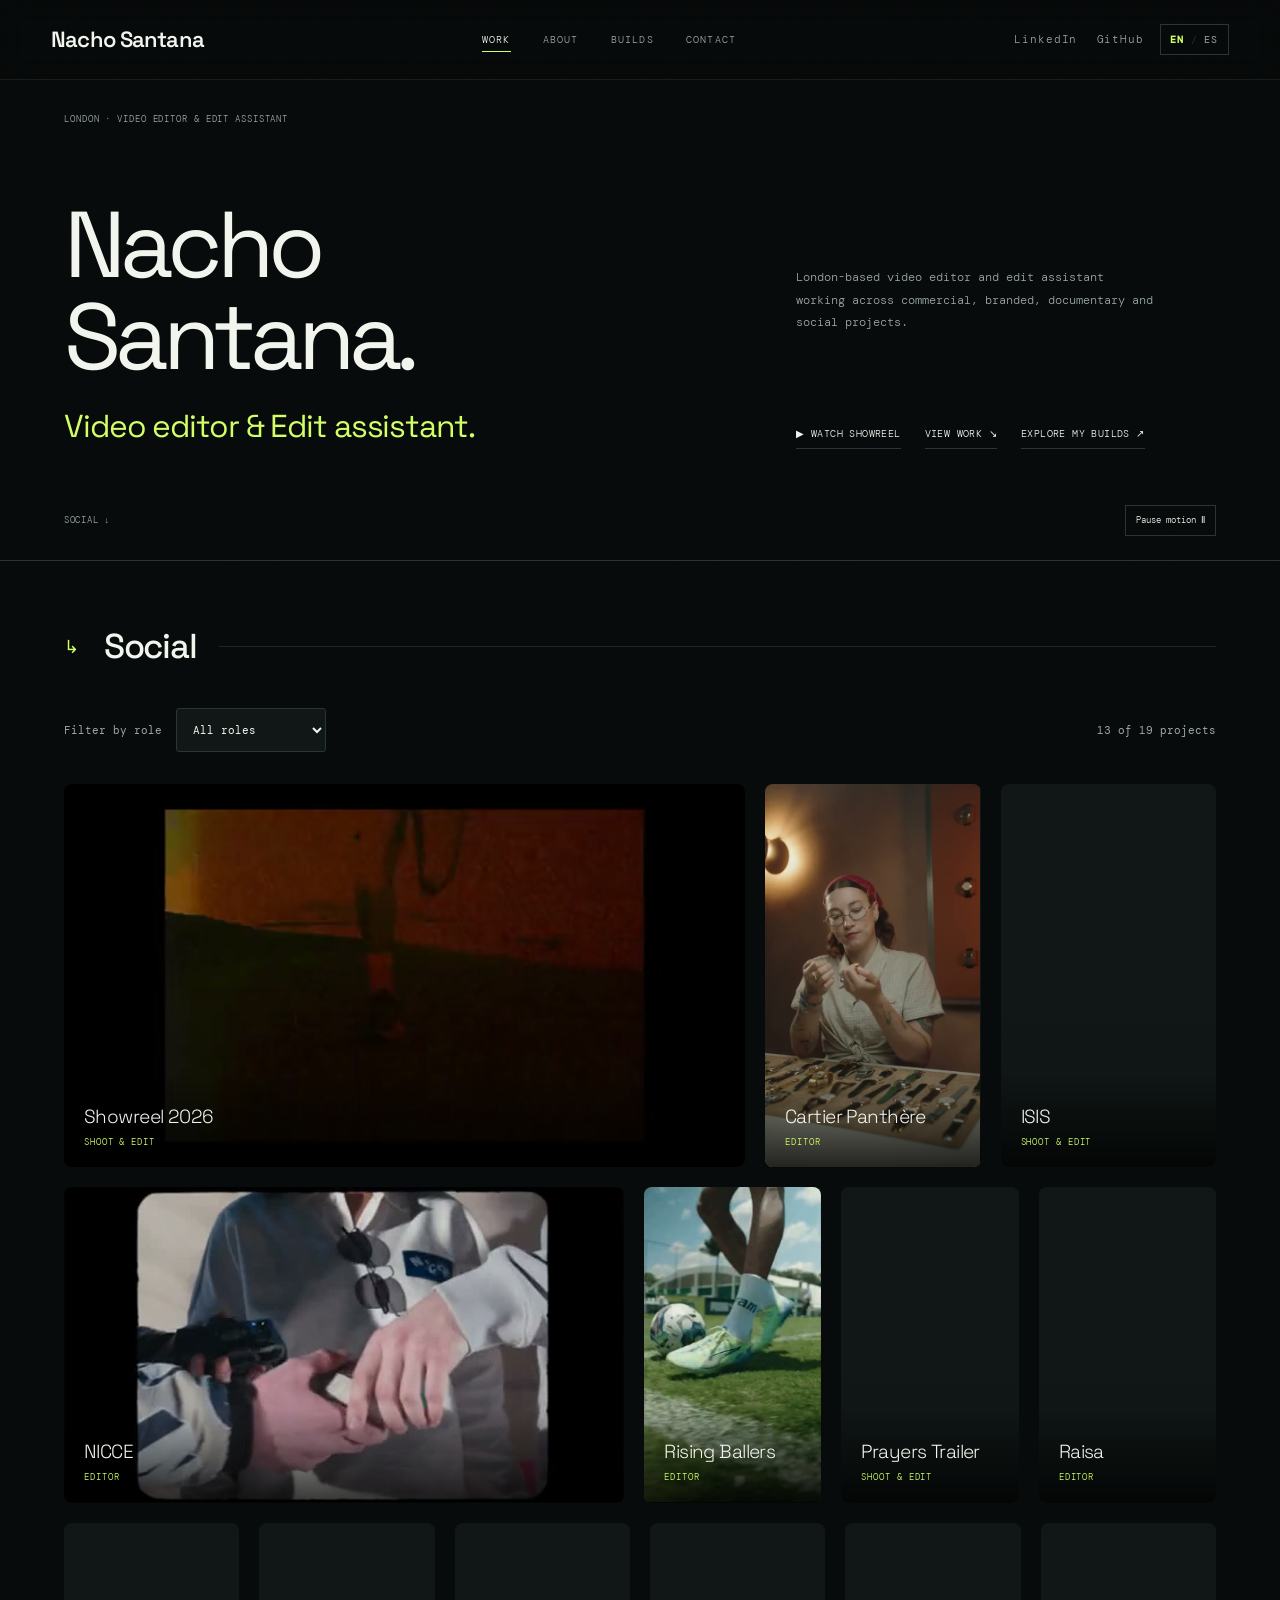
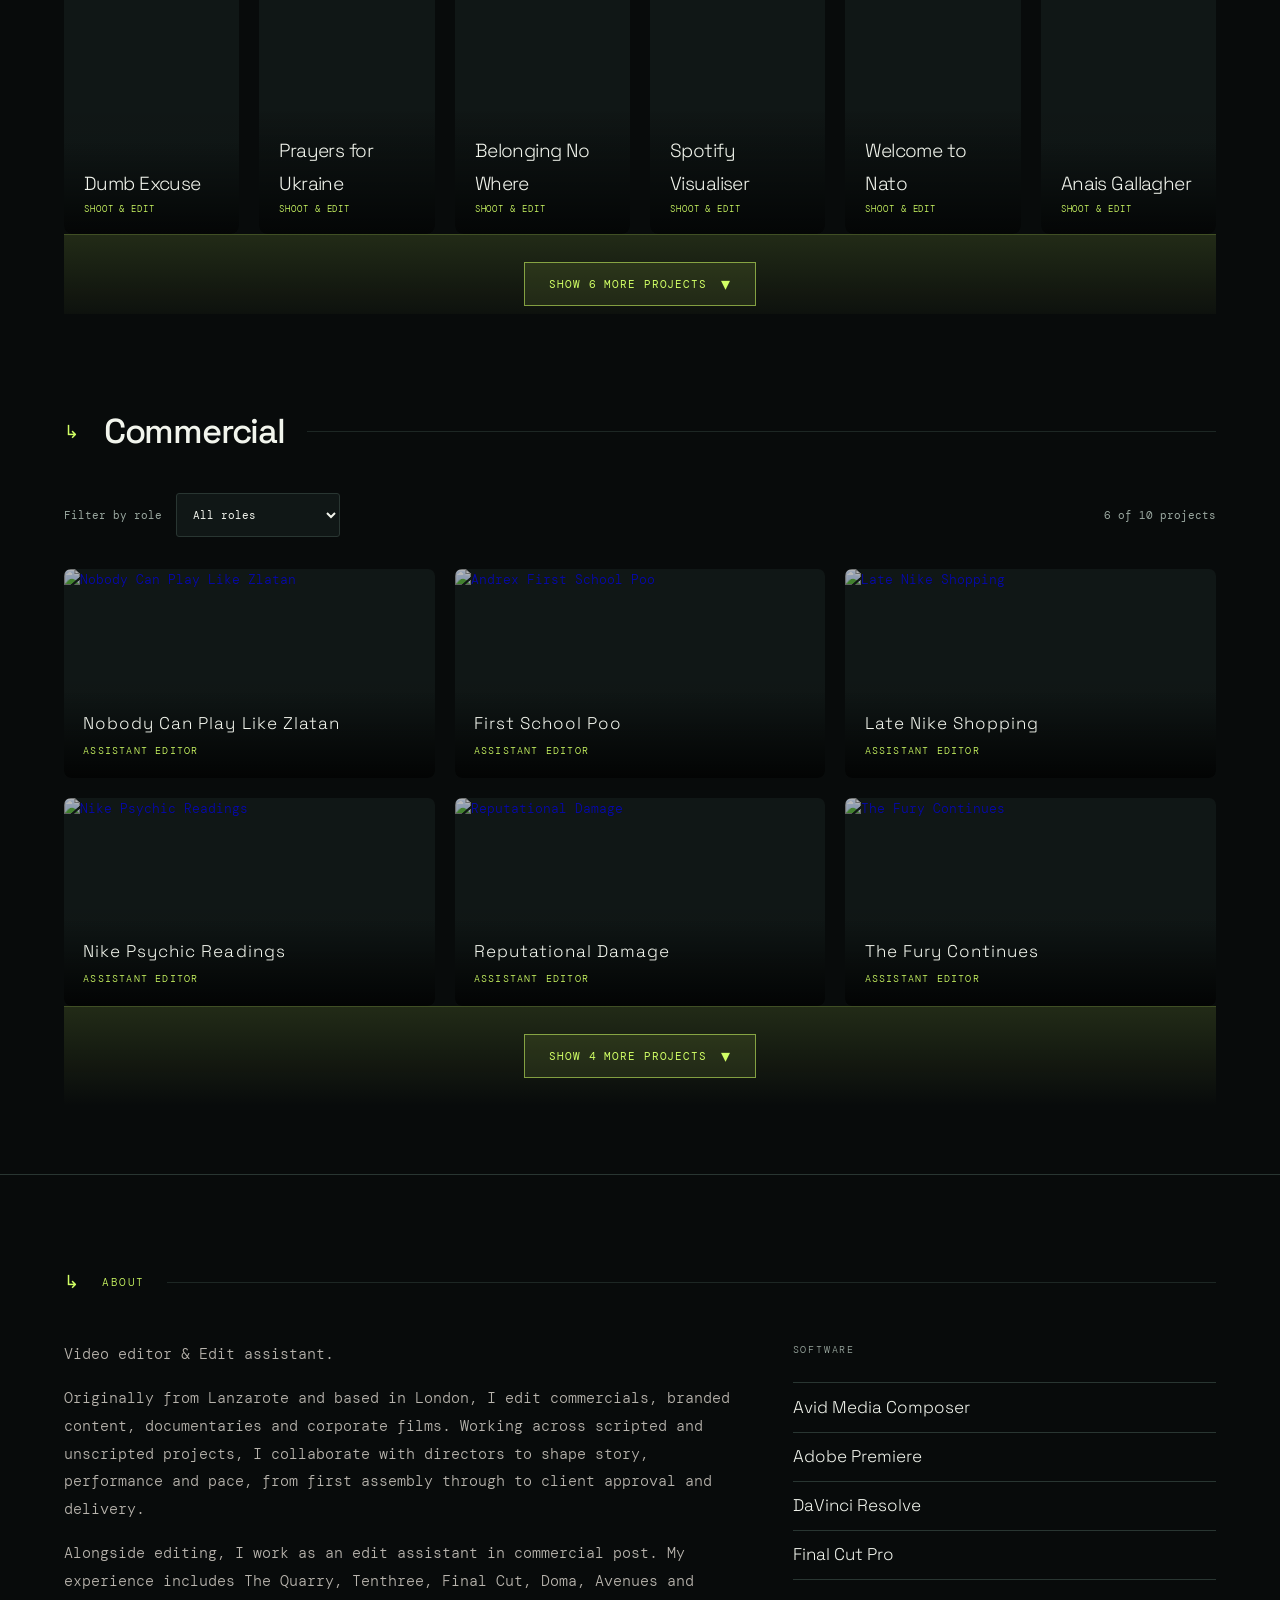
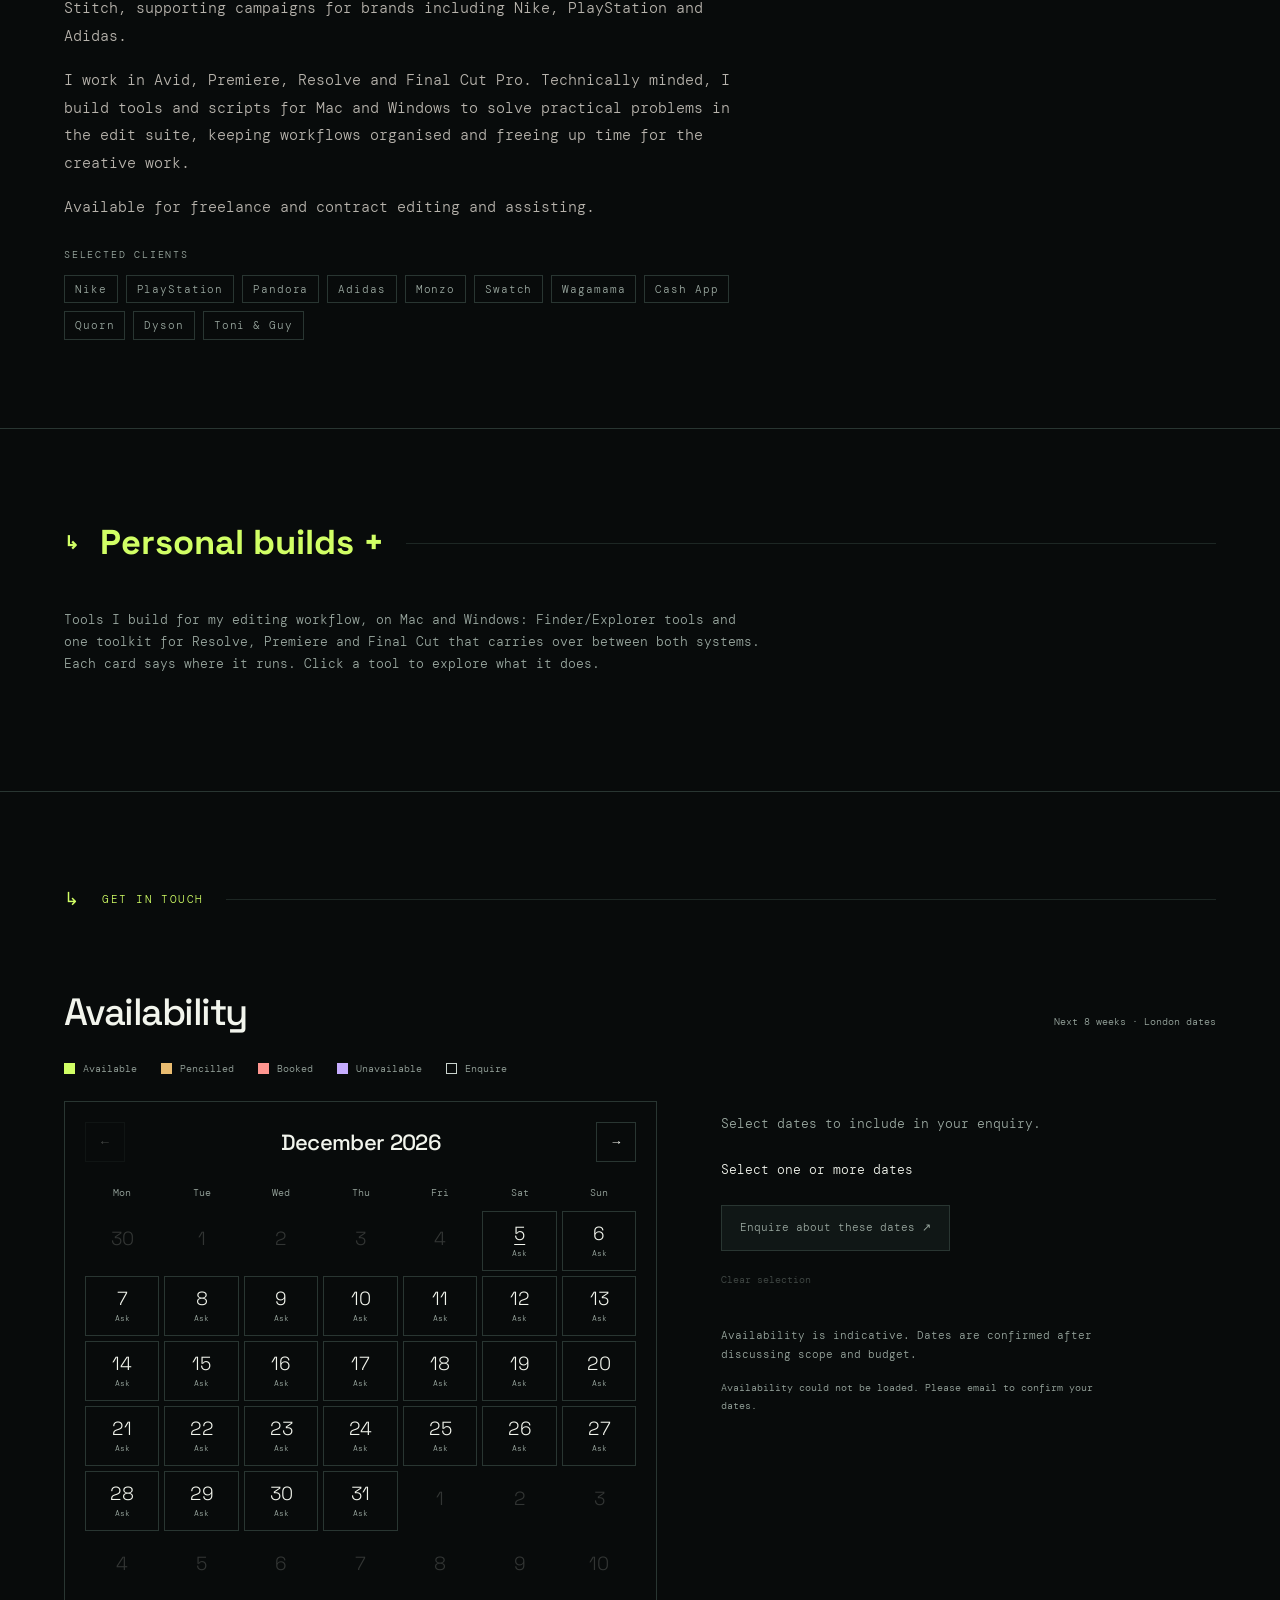
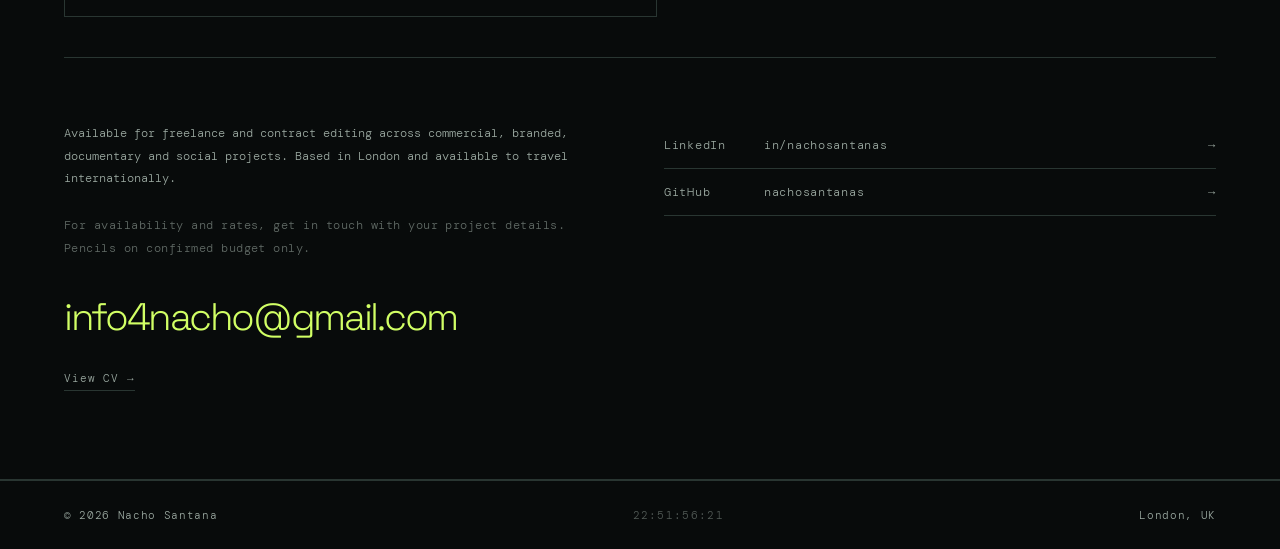
==== commit fd2ee9f8: "Keep the XSync link in the selected language" ====
--- a/index.html
+++ b/index.html
@@ -852,7 +852,7 @@
 <a class="builds-repo" href="https://github.com/nachosantanas/finder-tools" target="_blank" rel="noopener" data-en="Explore the full catalogue on GitHub ↗" data-es="Explora el catálogo completo en GitHub ↗">Explore the full catalogue on GitHub ↗</a>
 <h3 class="builds-subhead">XSync</h3>
 <p class="builds-intro" data-en="Sync camera footage with production sound for Final Cut Pro. Private beta for Apple Silicon Macs." data-es="Sincroniza imagen y sonido directo para Final Cut Pro. Beta privada para Mac con Apple Silicon.">Sync camera footage with production sound for Final Cut Pro. Private beta for Apple Silicon Macs.</p>
-<a class="builds-repo" href="/xsync/" data-es-href="/xsync/?lang=es" data-en="Open the XSync beta page" data-es="Abrir la página de la beta de XSync">Open the XSync beta page</a>
+<a class="builds-repo" href="/xsync/" data-en-href="/xsync/" data-es-href="/xsync/?lang=es" data-en="Open the XSync beta page" data-es="Abrir la página de la beta de XSync">Open the XSync beta page</a>
 
 </div></section>
 
